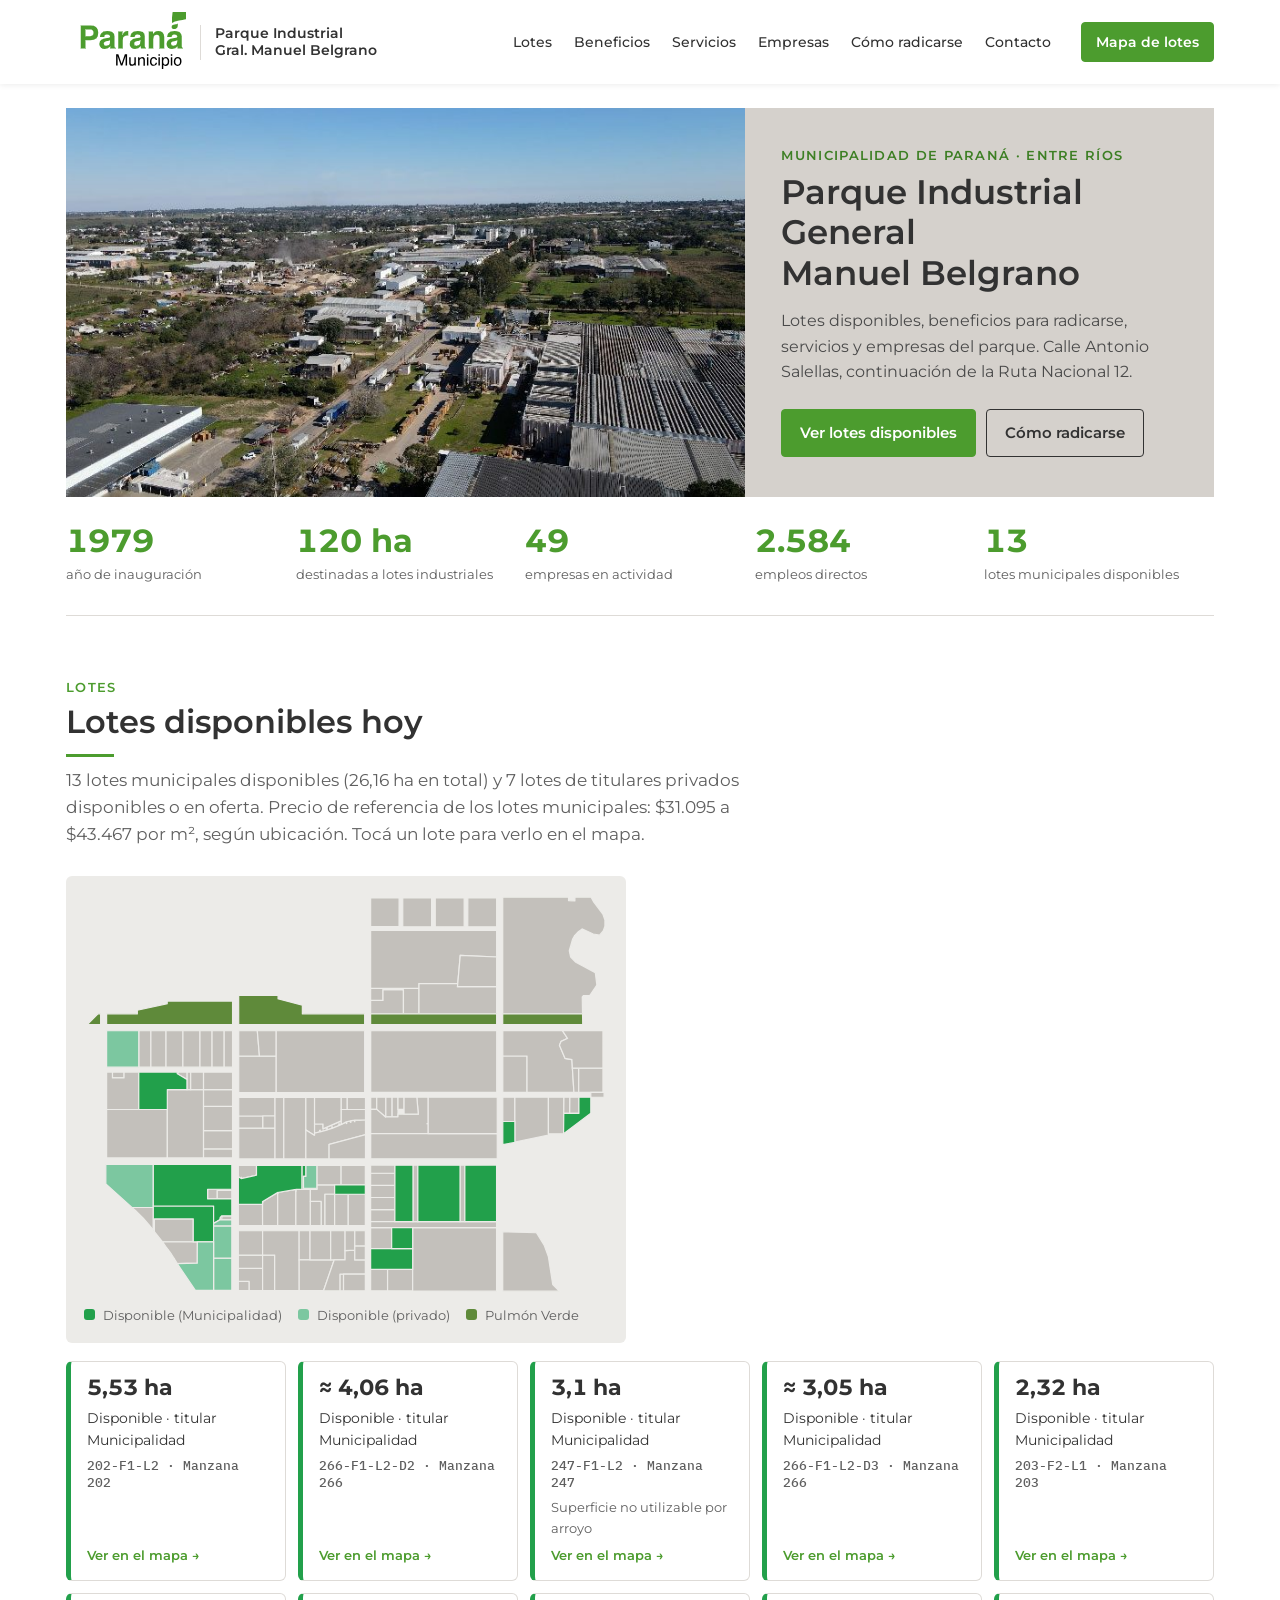
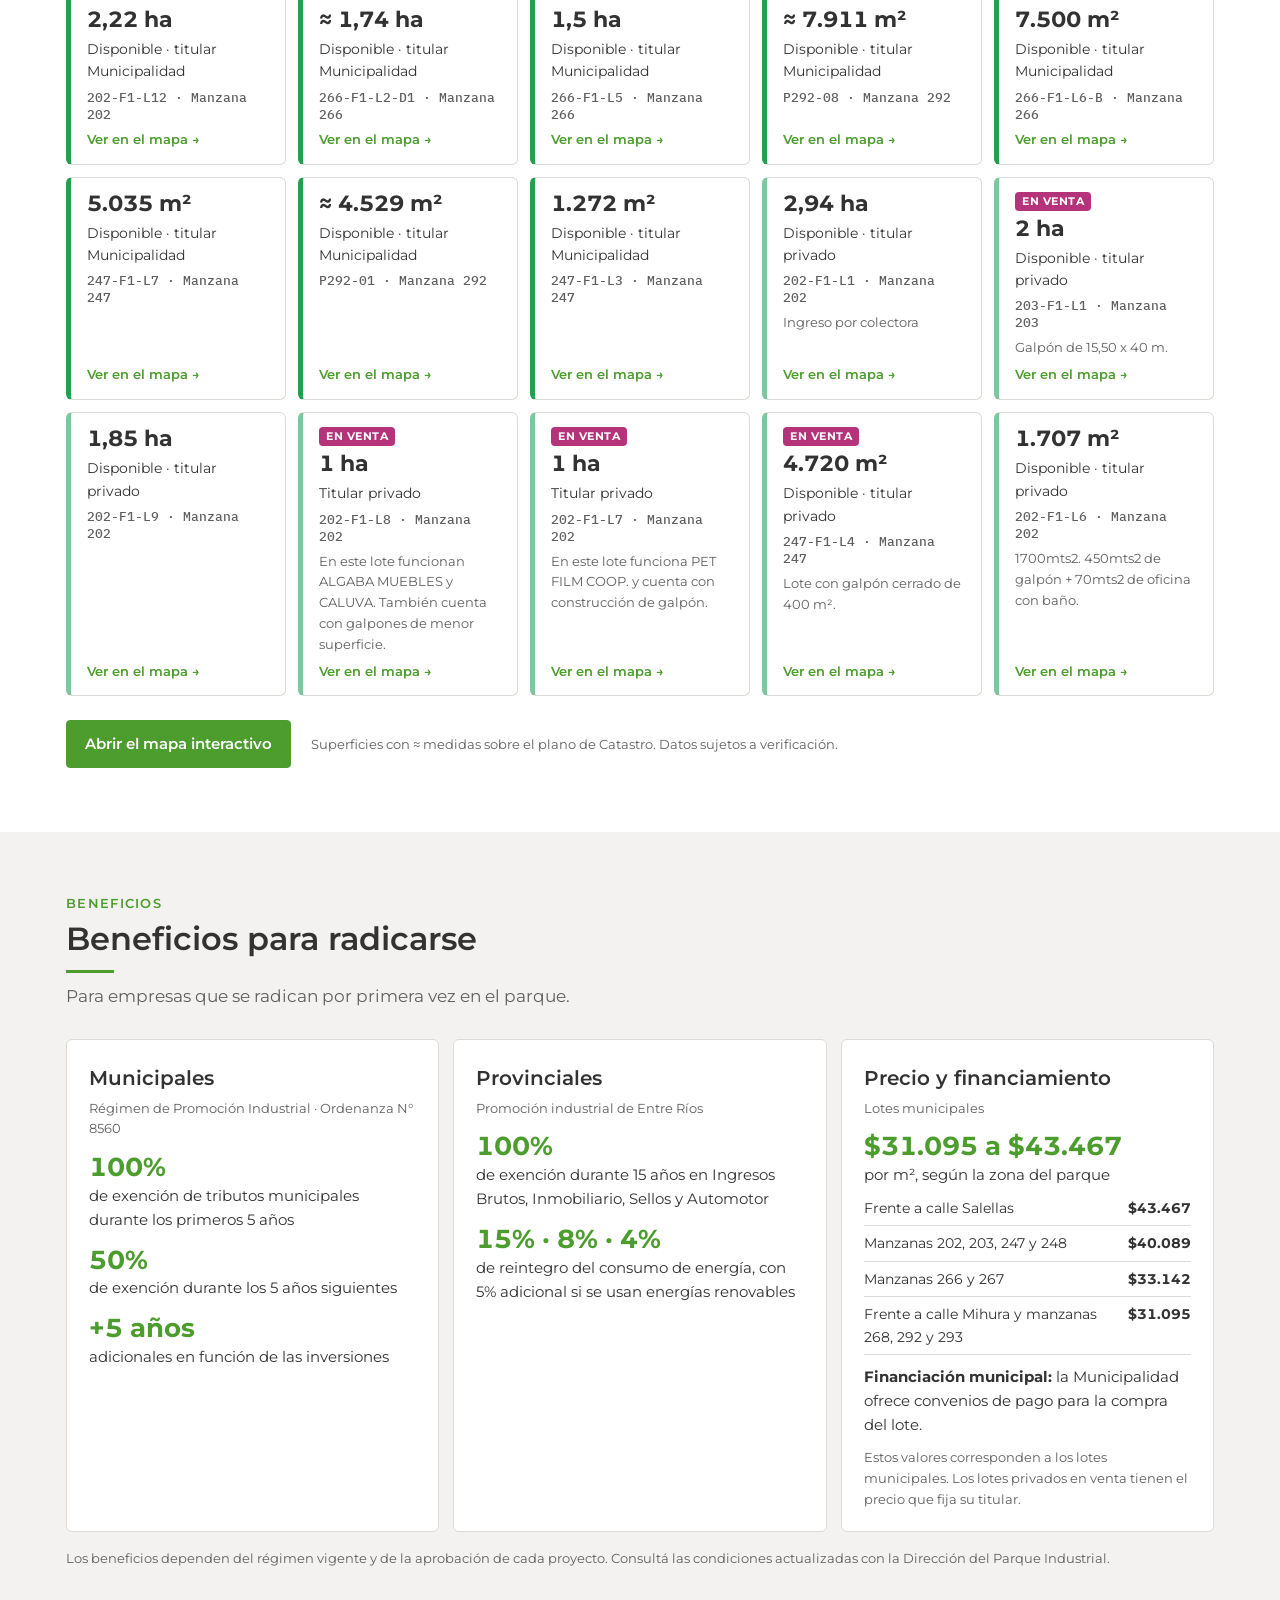
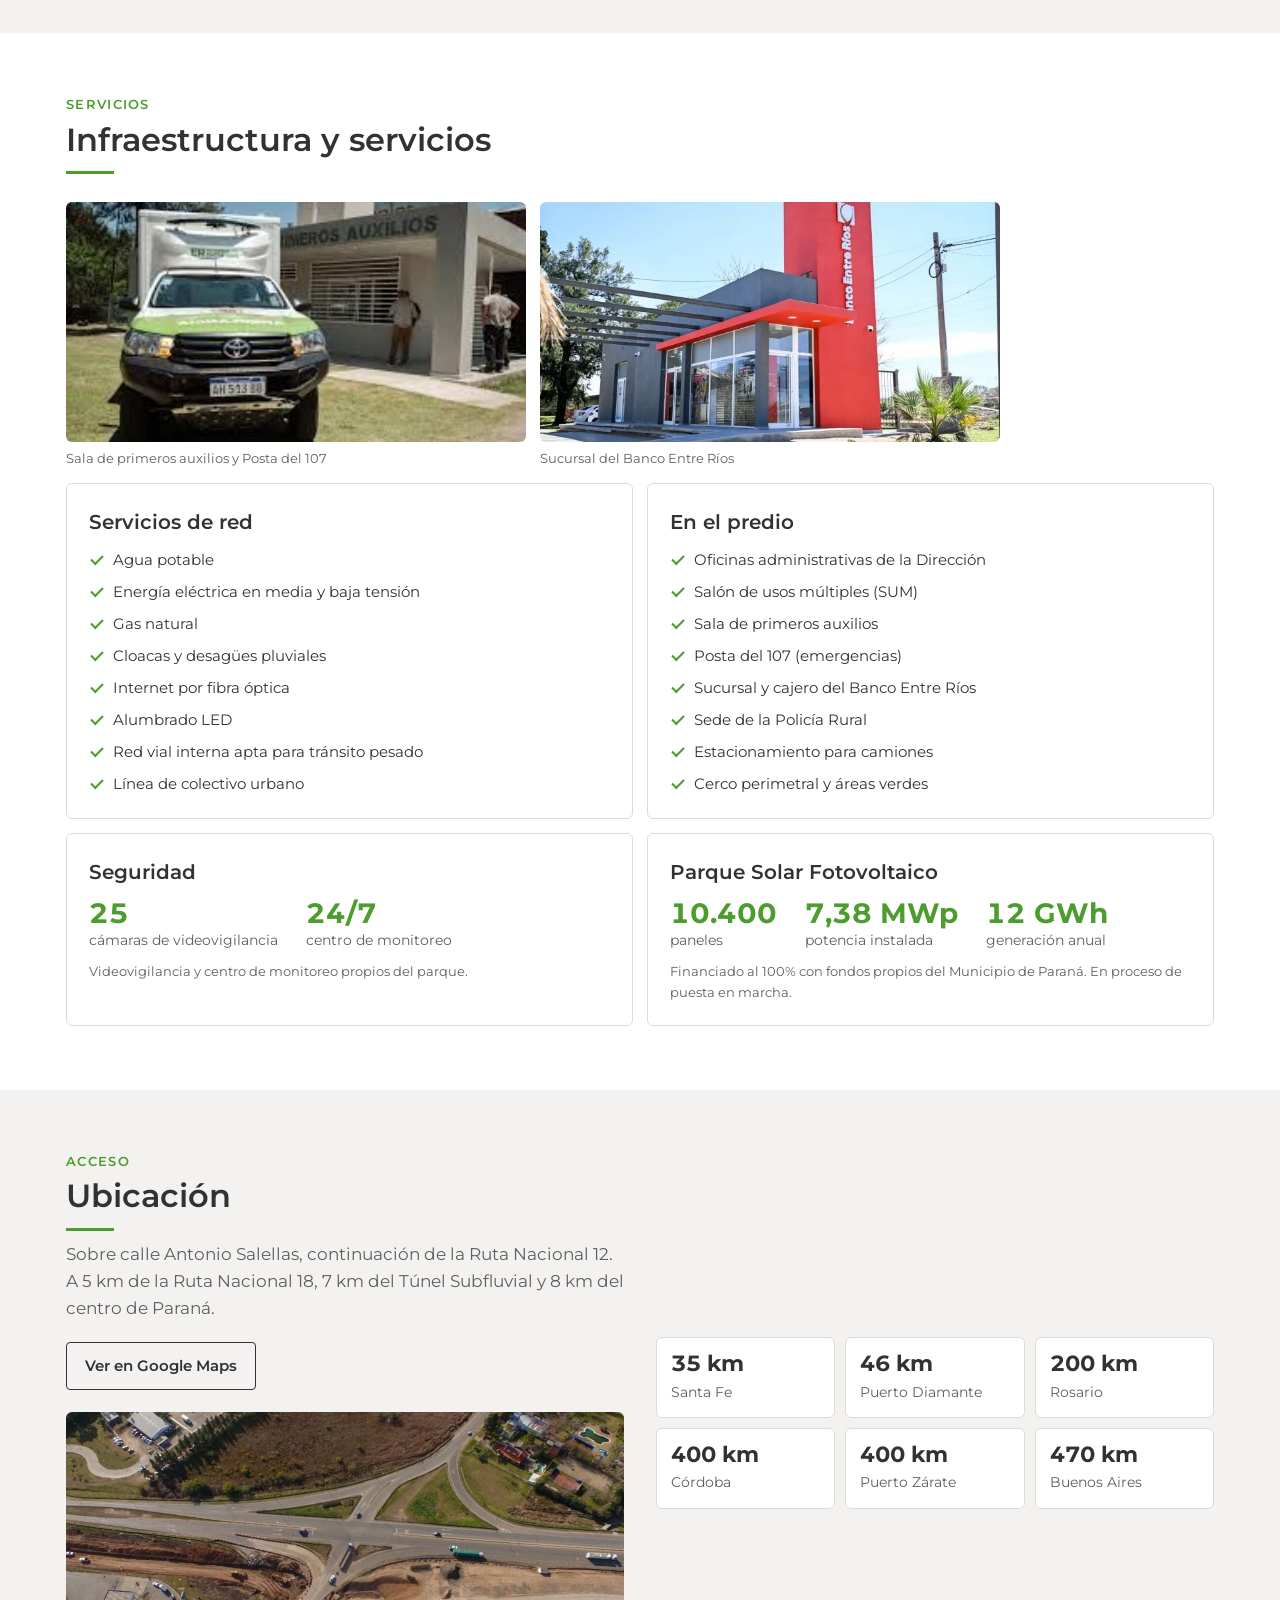
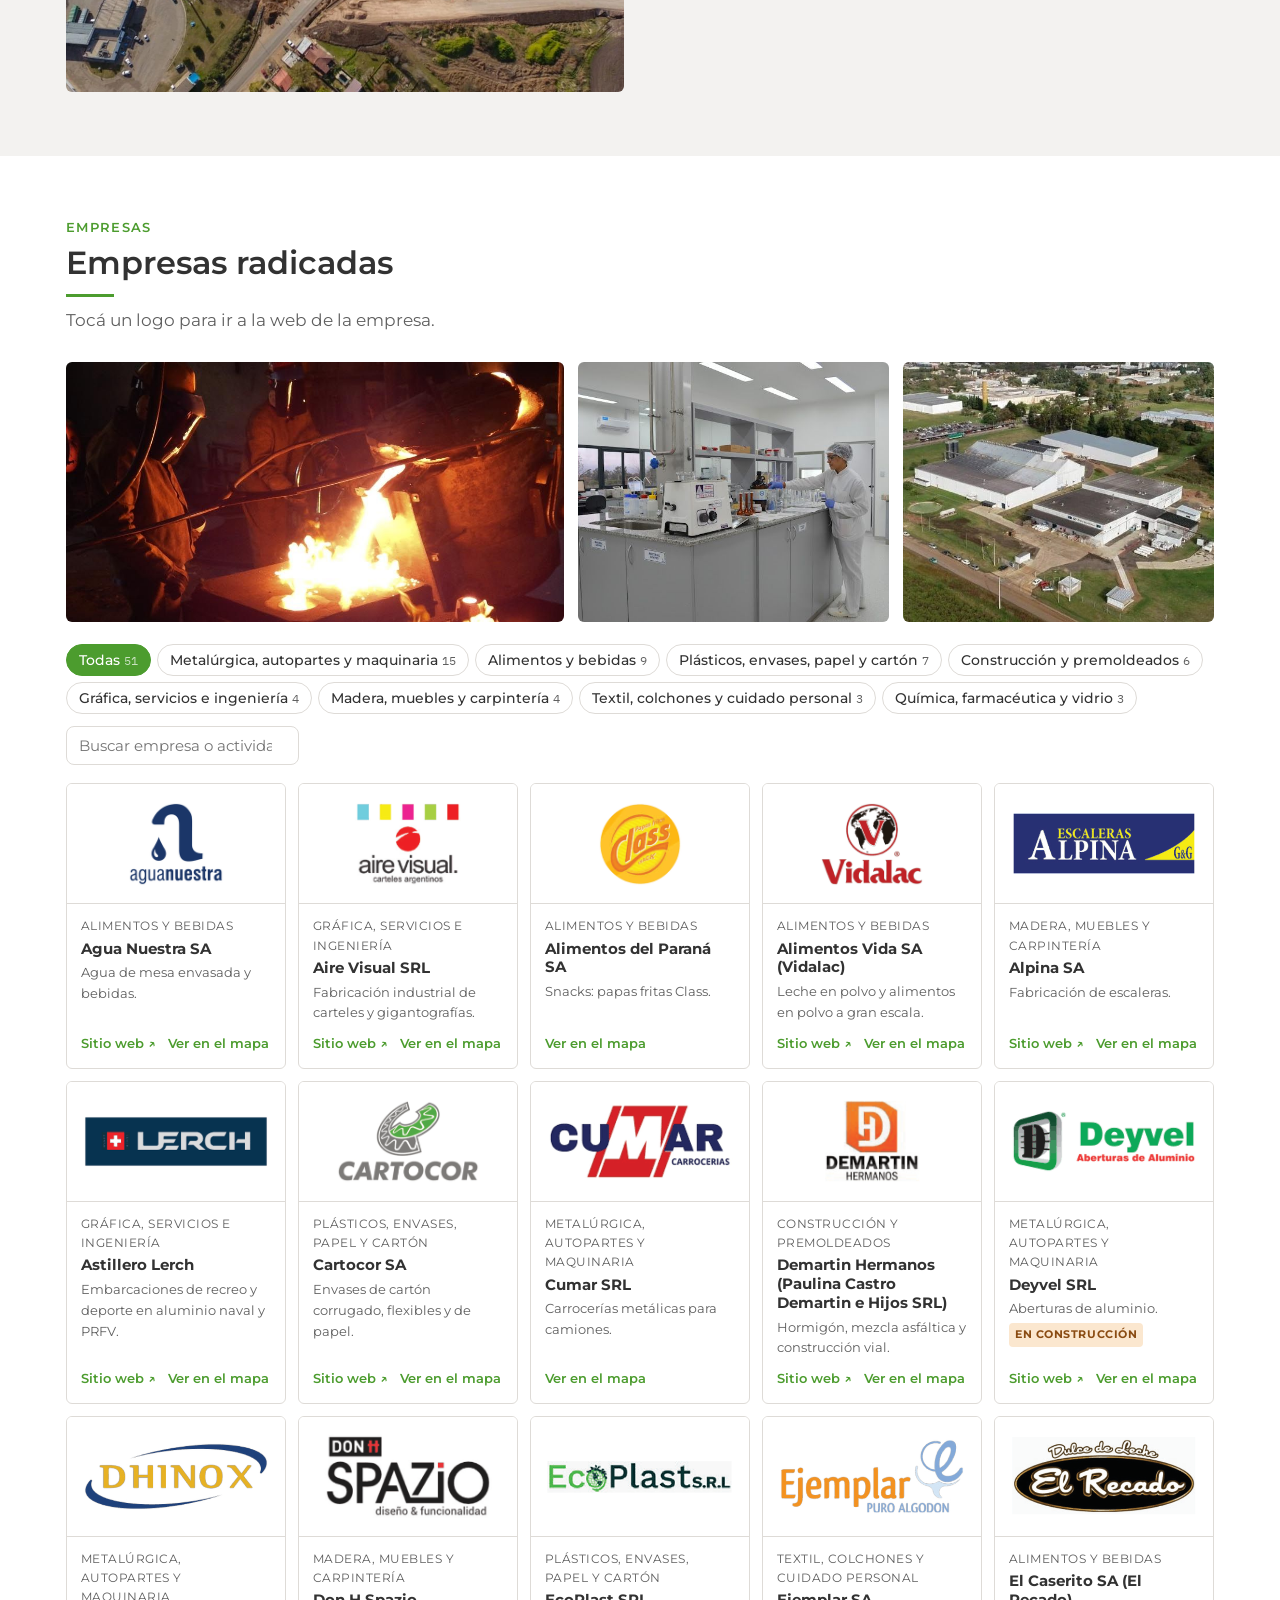
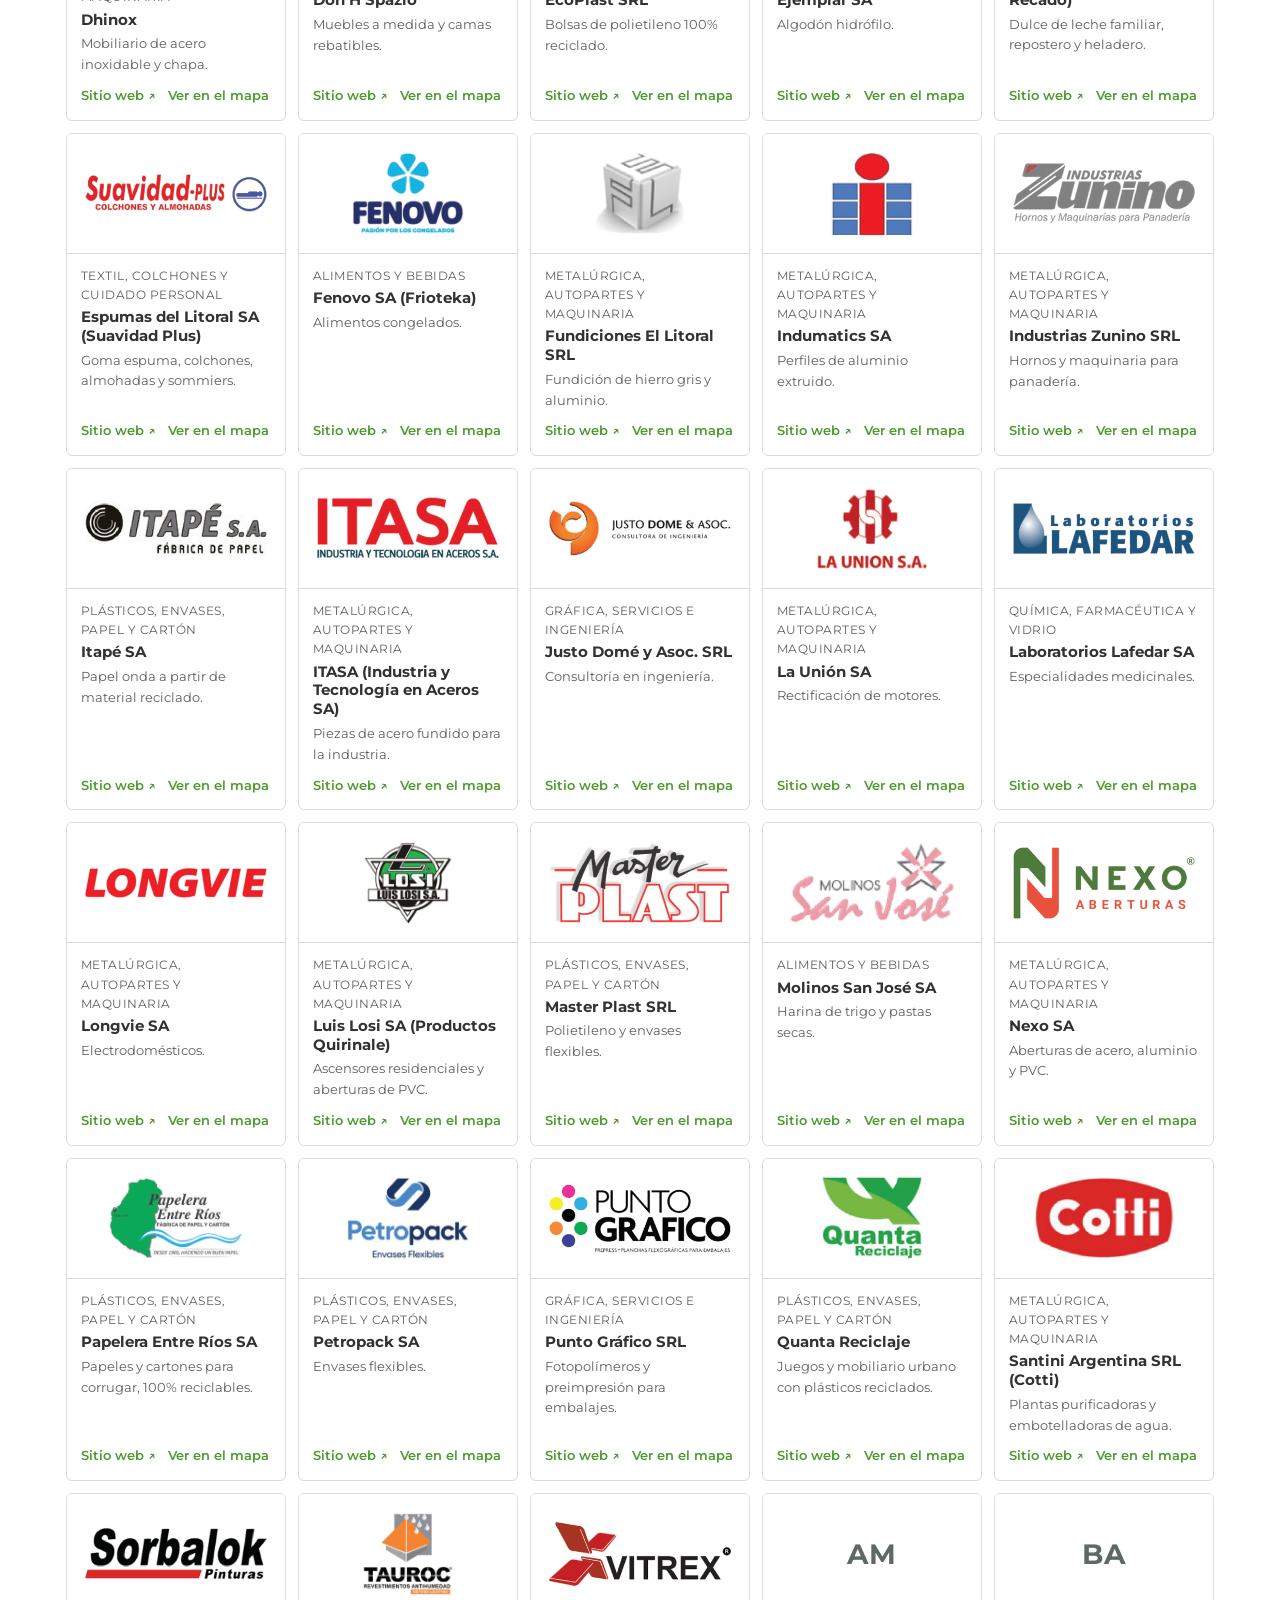
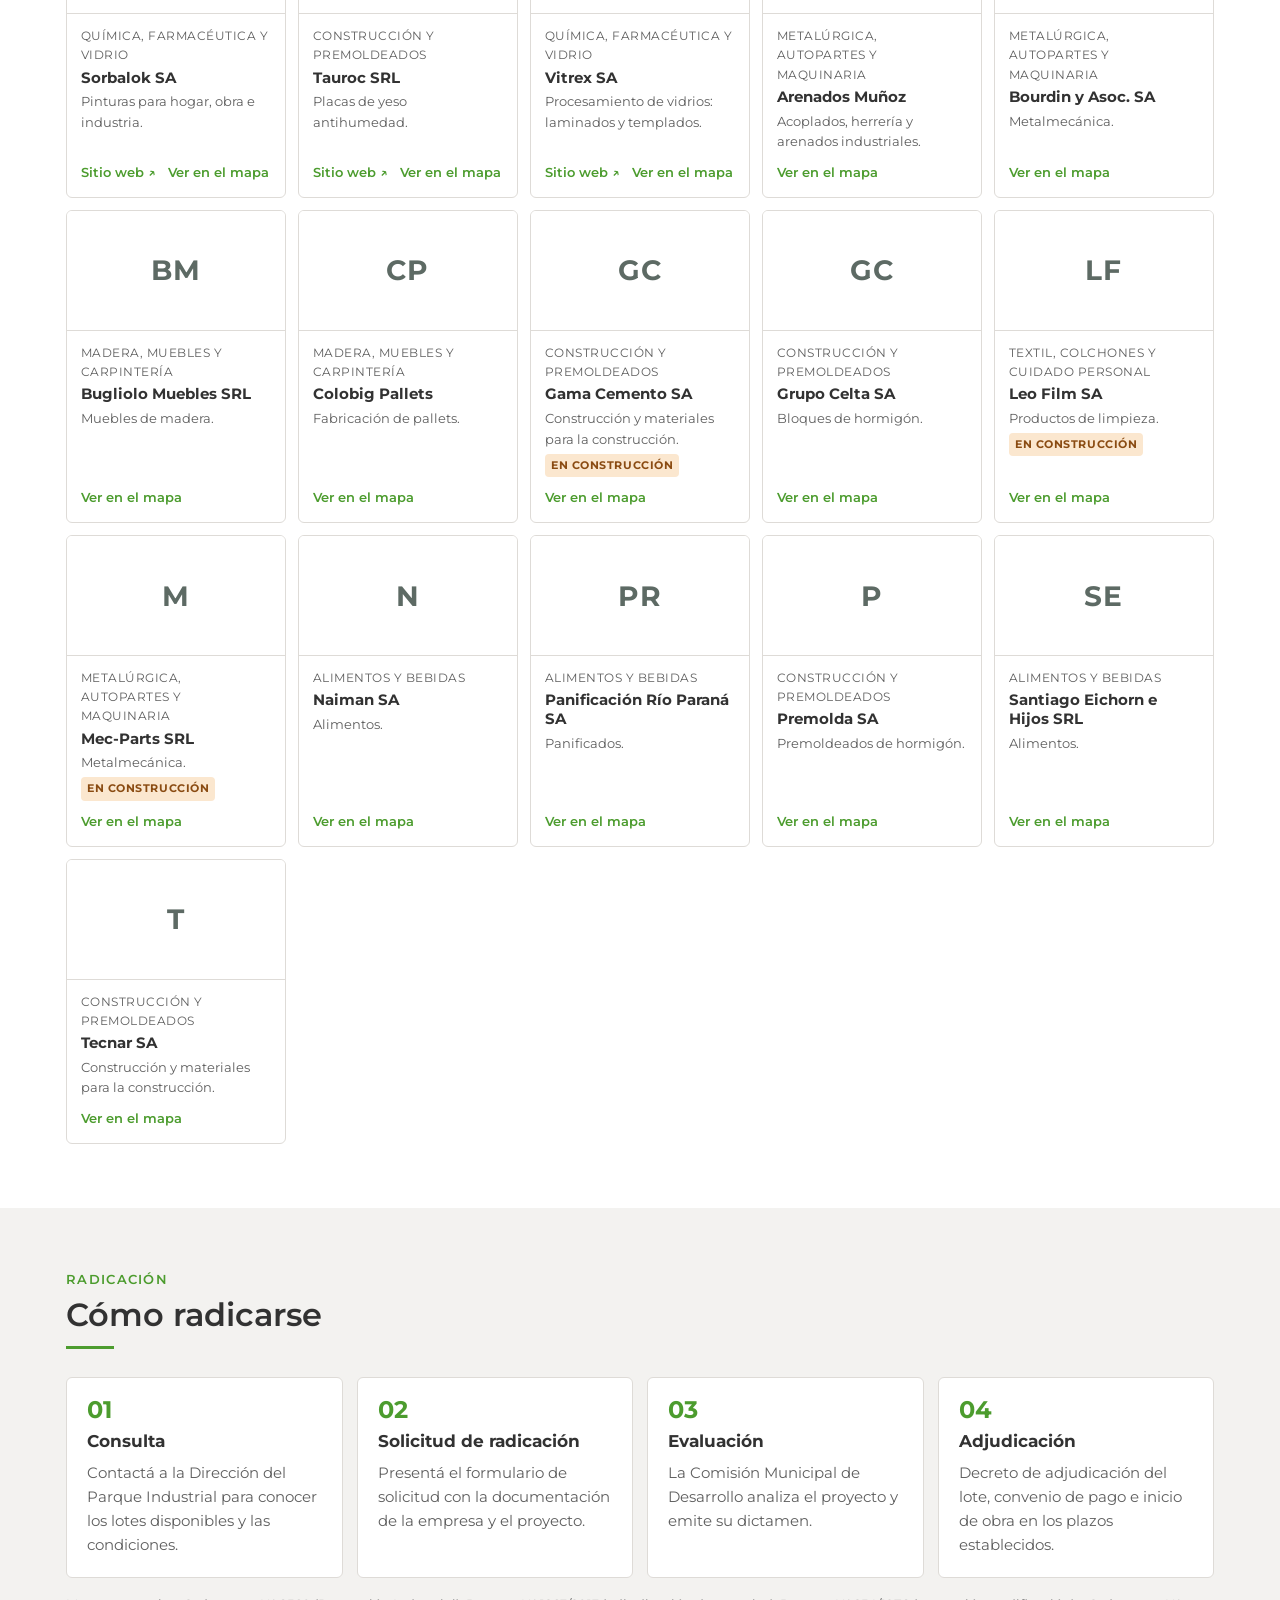
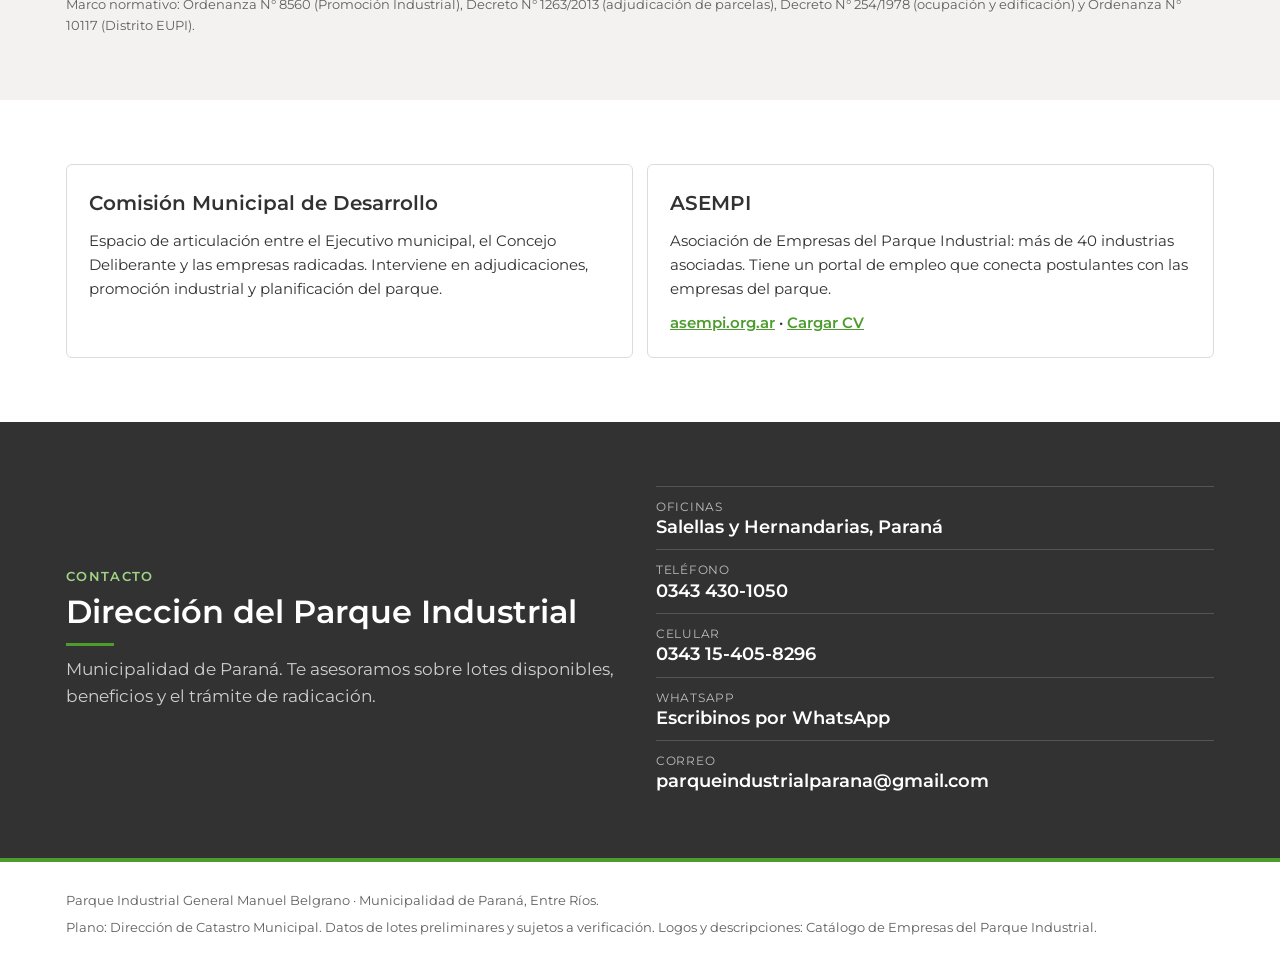
==== index.html @ 65dc19f7 "Sacar el valor total estimado del lote; aclarar que el precio es de lotes municipales Co-Authored-By" ====
<!doctype html>
<html lang="es">
<head>
<meta charset="utf-8">
<meta name="viewport" content="width=device-width, initial-scale=1, viewport-fit=cover">
<title>Parque Industrial Paraná</title>
<meta name="description" content="Parque Industrial General Manuel Belgrano, Paraná, Entre Ríos: lotes disponibles, beneficios para radicarse, servicios y empresas radicadas.">
<script>
  // Links viejos del mapa (#lote-..., #gestion) siguen funcionando.
  if (/^#(lote-|gestion)/.test(location.hash)) location.replace("mapa.html" + location.hash);
</script>
<link rel="preconnect" href="https://fonts.googleapis.com">
<link rel="stylesheet" href="https://fonts.googleapis.com/css2?family=Montserrat:wght@400;500;600;700&family=IBM+Plex+Mono:wght@400;500&display=swap">
<link rel="stylesheet" href="sitio.css?v=202611021344">
</head>
<body>
<a class="saltar" href="#lotes">Ir a lotes disponibles</a>

<header class="nav">
  <div class="wrap nav-in">
    <a class="marca" href="#inicio">
      <img src="img/logo-parana-municipio.png" alt="Paraná Municipio">
      <span class="marca-t">Parque Industrial<br>Gral. Manuel Belgrano</span>
    </a>
    <nav aria-label="Secciones">
      <a href="#lotes">Lotes</a>
      <a href="#beneficios">Beneficios</a>
      <a href="#servicios">Servicios</a>
      <a href="#empresas">Empresas</a>
      <a href="#radicarse">Cómo radicarse</a>
      <a href="#contacto">Contacto</a>
    </nav>
    <a class="btn btn-sm" href="mapa.html">Mapa de lotes</a>
  </div>
</header>

<main>
  <section class="hero" id="inicio">
    <div class="wrap hero-in">
      <div class="hero-txt">
        <p class="eyebrow">Municipalidad de Paraná · Entre Ríos</p>
        <h1>Parque Industrial General Manuel Belgrano</h1>
        <p class="lead">Lotes disponibles, beneficios para radicarse, servicios y empresas del parque. Calle Antonio Salellas, continuación de la Ruta Nacional 12.</p>
        <div class="ctas">
          <a class="btn" href="#lotes">Ver lotes disponibles</a>
          <a class="btn ghost" href="#radicarse">Cómo radicarse</a>
        </div>
      </div>
      <figure class="hero-foto">
        <img src="img/fotos/aerea-parque.jpg" alt="Vista aérea del Parque Industrial con naves industriales y calles internas">
      </figure>
    </div>
    <div class="wrap">
      <dl class="cifras" id="cifras"></dl>
    </div>
  </section>

  <section class="sec" id="lotes" aria-labelledby="t-lotes">
    <div class="wrap">
      <div class="sec-head">
        <p class="eyebrow">Lotes</p>
        <h2 id="t-lotes">Lotes disponibles hoy</h2>
        <p class="sec-lead" id="lotes-resumen">Cargando lotes…</p>
      </div>
      <div class="lotes-top">
      <figure class="plano-lotes">
        <a href="mapa.html" class="plano-link" aria-label="Abrir el mapa interactivo de lotes">
          <svg id="mini-plano" role="img" aria-label="Plano del parque con los lotes disponibles resaltados"></svg>
        </a>
        <figcaption><span class="dot" style="background:var(--st-disponible)"></span>Disponible (Municipalidad)
          <span class="dot" style="background:var(--st-libreprivado)"></span>Disponible (privado)
          <span class="dot" style="background:var(--st-pulmon)"></span>Pulmón Verde</figcaption>
      </figure>
      </div>
      <div class="lotes" id="lotes-grid"></div>
      <div class="sec-pie">
        <a class="btn" href="mapa.html">Abrir el mapa interactivo</a>
        <p class="nota">Superficies con ≈ medidas sobre el plano de Catastro. Datos sujetos a verificación.</p>
      </div>
    </div>
  </section>

  <section class="sec alt" id="beneficios" aria-labelledby="t-ben">
    <div class="wrap">
      <div class="sec-head">
        <p class="eyebrow">Beneficios</p>
        <h2 id="t-ben">Beneficios para radicarse</h2>
        <p class="sec-lead">Para empresas que se radican por primera vez en el parque.</p>
      </div>
      <div class="ben">
        <article class="card">
          <h3>Municipales</h3>
          <p class="card-sub">Régimen de Promoción Industrial · Ordenanza N° 8560</p>
          <ul class="big-list">
            <li><b>100%</b><span>de exención de tributos municipales durante los primeros 5 años</span></li>
            <li><b>50%</b><span>de exención durante los 5 años siguientes</span></li>
            <li><b>+5 años</b><span>adicionales en función de las inversiones</span></li>
          </ul>
        </article>
        <article class="card">
          <h3>Provinciales</h3>
          <p class="card-sub">Promoción industrial de Entre Ríos</p>
          <ul class="big-list">
            <li><b>100%</b><span>de exención durante 15 años en Ingresos Brutos, Inmobiliario, Sellos y Automotor</span></li>
            <li><b>15% · 8% · 4%</b><span>de reintegro del consumo de energía, con 5% adicional si se usan energías renovables</span></li>
          </ul>
        </article>
        <article class="card">
          <h3>Precio y financiamiento</h3>
          <p class="card-sub">Lotes municipales</p>
          <ul class="big-list">
            <li><b>$31.095 a $43.467</b><span>por m², según la zona del parque</span></li>
          </ul>
          <ul class="zonas">
            <li><span>Frente a calle Salellas</span><b>$43.467</b></li>
            <li><span>Manzanas 202, 203, 247 y 248</span><b>$40.089</b></li>
            <li><span>Manzanas 266 y 267</span><b>$33.142</b></li>
            <li><span>Frente a calle Mihura y manzanas 268, 292 y 293</span><b>$31.095</b></li>
          </ul>
          <p><b>Financiación municipal:</b> la Municipalidad ofrece convenios de pago para la compra del lote.</p>
          <p class="nota">Estos valores corresponden a los lotes municipales. Los lotes privados en venta tienen el precio que fija su titular.</p>
        </article>
      </div>
      <p class="nota">Los beneficios dependen del régimen vigente y de la aprobación de cada proyecto. Consultá las condiciones actualizadas con la Dirección del Parque Industrial.</p>
    </div>
  </section>

  <section class="sec" id="servicios" aria-labelledby="t-serv">
    <div class="wrap">
      <div class="sec-head">
        <p class="eyebrow">Servicios</p>
        <h2 id="t-serv">Infraestructura y servicios</h2>
      </div>
      <div class="fotos">
        <figure><img src="img/fotos/primeros-auxilios.jpg" alt="Sala de primeros auxilios del parque con una ambulancia en la puerta" loading="lazy"><figcaption>Sala de primeros auxilios y Posta del 107</figcaption></figure>
        <figure><img src="img/fotos/banco-entre-rios.jpg" alt="Sucursal del Banco Entre Ríos dentro del parque" loading="lazy"><figcaption>Sucursal del Banco Entre Ríos</figcaption></figure>
      </div>
      <div class="serv">
        <article class="card">
          <h3>Servicios de red</h3>
          <ul class="tick">
            <li>Agua potable</li>
            <li>Energía eléctrica en media y baja tensión</li>
            <li>Gas natural</li>
            <li>Cloacas y desagües pluviales</li>
            <li>Internet por fibra óptica</li>
            <li>Alumbrado LED</li>
            <li>Red vial interna apta para tránsito pesado</li>
            <li>Línea de colectivo urbano</li>
          </ul>
        </article>
        <article class="card">
          <h3>En el predio</h3>
          <ul class="tick">
            <li>Oficinas administrativas de la Dirección</li>
            <li>Salón de usos múltiples (SUM)</li>
            <li>Sala de primeros auxilios</li>
            <li>Posta del 107 (emergencias)</li>
            <li>Sucursal y cajero del Banco Entre Ríos</li>
            <li>Sede de la Policía Rural</li>
            <li>Estacionamiento para camiones</li>
            <li>Cerco perimetral y áreas verdes</li>
          </ul>
        </article>
        <article class="card card-dato">
          <h3>Seguridad</h3>
          <div class="datos-g">
            <p><b>25</b><span>cámaras de videovigilancia</span></p>
            <p><b>24/7</b><span>centro de monitoreo</span></p>
          </div>
          <p class="nota">Videovigilancia y centro de monitoreo propios del parque.</p>
        </article>
        <article class="card card-dato">
          <h3>Parque Solar Fotovoltaico</h3>
          <div class="datos-g">
            <p><b>10.400</b><span>paneles</span></p>
            <p><b>7,38 MWp</b><span>potencia instalada</span></p>
            <p><b>12 GWh</b><span>generación anual</span></p>
          </div>
          <p class="nota">Financiado al 100% con fondos propios del Municipio de Paraná. En proceso de puesta en marcha.</p>
        </article>
      </div>
    </div>
  </section>

  <section class="sec alt" id="ubicacion" aria-labelledby="t-ubi">
    <div class="wrap ubi">
      <div>
        <p class="eyebrow">Acceso</p>
        <h2 id="t-ubi">Ubicación</h2>
        <p class="sec-lead">Sobre calle Antonio Salellas, continuación de la Ruta Nacional 12. A 5 km de la Ruta Nacional 18, 7 km del Túnel Subfluvial y 8 km del centro de Paraná.</p>
        <a class="btn ghost" target="_blank" rel="noopener" href="https://www.google.com/maps/search/?api=1&query=-31.7705,-60.4535">Ver en Google Maps</a>
        <figure class="ubi-foto"><img src="img/fotos/acceso-aereo.jpg" alt="Vista aérea del acceso vial al parque desde la ruta" loading="lazy"></figure>
      </div>
      <ul class="dist">
        <li><b>35 km</b><span>Santa Fe</span></li>
        <li><b>46 km</b><span>Puerto Diamante</span></li>
        <li><b>200 km</b><span>Rosario</span></li>
        <li><b>400 km</b><span>Córdoba</span></li>
        <li><b>400 km</b><span>Puerto Zárate</span></li>
        <li><b>470 km</b><span>Buenos Aires</span></li>
      </ul>
    </div>
  </section>

  <section class="sec" id="empresas" aria-labelledby="t-emp">
    <div class="wrap">
      <div class="sec-head">
        <p class="eyebrow">Empresas</p>
        <h2 id="t-emp">Empresas radicadas</h2>
        <p class="sec-lead">Tocá un logo para ir a la web de la empresa.</p>
      </div>
      <div class="fotos fotos-emp">
        <figure><img src="img/fotos/fundicion.jpg" alt="Operarios colando metal fundido en una fundición del parque" loading="lazy"></figure>
        <figure><img src="img/fotos/laboratorio.jpg" alt="Laboratorio de control de calidad de una empresa del parque" loading="lazy"></figure>
        <figure><img src="img/fotos/aerea-petropack.jpg" alt="Vista aérea de plantas industriales del parque" loading="lazy"></figure>
      </div>
      <div class="emp-filtros">
        <div class="chips" id="emp-chips" role="group" aria-label="Filtrar por sector"></div>
        <label class="buscar"><span class="sr">Buscar empresa</span>
          <input id="emp-q" type="search" placeholder="Buscar empresa o actividad" autocomplete="off"></label>
      </div>
      <ul class="emp" id="emp-grid"></ul>
    </div>
  </section>

  <section class="sec alt" id="radicarse" aria-labelledby="t-rad">
    <div class="wrap">
      <div class="sec-head">
        <p class="eyebrow">Radicación</p>
        <h2 id="t-rad">Cómo radicarse</h2>
      </div>
      <ol class="pasos">
        <li><b>Consulta</b><span>Contactá a la Dirección del Parque Industrial para conocer los lotes disponibles y las condiciones.</span></li>
        <li><b>Solicitud de radicación</b><span>Presentá el formulario de solicitud con la documentación de la empresa y el proyecto.</span></li>
        <li><b>Evaluación</b><span>La Comisión Municipal de Desarrollo analiza el proyecto y emite su dictamen.</span></li>
        <li><b>Adjudicación</b><span>Decreto de adjudicación del lote, convenio de pago e inicio de obra en los plazos establecidos.</span></li>
      </ol>
      <p class="nota">Marco normativo: Ordenanza N° 8560 (Promoción Industrial), Decreto N° 1263/2013 (adjudicación de parcelas), Decreto N° 254/1978 (ocupación y edificación) y Ordenanza N° 10117 (Distrito EUPI).</p>
    </div>
  </section>

  <section class="sec" id="comunidad" aria-labelledby="t-com">
    <div class="wrap com">
      <article class="card">
        <h3 id="t-com">Comisión Municipal de Desarrollo</h3>
        <p>Espacio de articulación entre el Ejecutivo municipal, el Concejo Deliberante y las empresas radicadas. Interviene en adjudicaciones, promoción industrial y planificación del parque.</p>
      </article>
      <article class="card">
        <h3>ASEMPI</h3>
        <p>Asociación de Empresas del Parque Industrial: más de 40 industrias asociadas. Tiene un portal de empleo que conecta postulantes con las empresas del parque.</p>
        <p class="links"><a href="https://asempi.org.ar" target="_blank" rel="noopener">asempi.org.ar</a> · <a href="https://asempi.org.ar/cv" target="_blank" rel="noopener">Cargar CV</a></p>
      </article>
    </div>
  </section>

  <section class="sec contacto" id="contacto" aria-labelledby="t-con">
    <div class="wrap con">
      <div>
        <p class="eyebrow">Contacto</p>
        <h2 id="t-con">Dirección del Parque Industrial</h2>
        <p class="sec-lead" id="con-area"></p>
      </div>
      <ul class="con-datos" id="con-datos"></ul>
    </div>
  </section>
</main>

<footer class="pie">
  <div class="wrap">
    <p>Parque Industrial General Manuel Belgrano · Municipalidad de Paraná, Entre Ríos.</p>
    <p class="nota">Plano: Dirección de Catastro Municipal. Datos de lotes preliminares y sujetos a verificación. Logos y descripciones: Catálogo de Empresas del Parque Industrial.</p>
  </div>
</footer>

<script src="config.js?v=202611021344"></script>
<script src="sitio.js?v=202611021344"></script>
</body>
</html>
---- sitio.css ----
/* Página de inicio del Parque Industrial. Comparte colores y tipografías con el mapa. */
:root {
  /* Colores tomados del logo y del sitio parana.gob.ar */
  --bg: #ffffff;
  --bg-alt: #f3f2f0;
  --surface: #ffffff;
  --ink: #323232;
  --muted: #5f5f5f;
  --line: #dedbd7;
  --accent: #4c9c2e;
  --accent-dark: #3d7f24;
  --accent-ink: #ffffff;
  --accent-soft: #e6f1e0;
  --panel: #d5d1cc;
  --oscuro: #323232;

  --st-disponible: #22a04b;
  --st-libreprivado: #7cc7a0;
  --st-pulmon: #5f8a3a;
  --st-oferta: #b4337a;

  --f-display: "Montserrat", system-ui, -apple-system, "Segoe UI", sans-serif;
  --f-body: "Montserrat", system-ui, -apple-system, "Segoe UI", sans-serif;
  --f-mono: "IBM Plex Mono", ui-monospace, "SFMono-Regular", Menlo, monospace;
  --gutter: max(16px, env(safe-area-inset-left, 0px));
  color-scheme: light;
}

*, *::before, *::after { box-sizing: border-box; }
html { scroll-behavior: smooth; scroll-padding-top: 76px; }
body { margin: 0; background: var(--bg); color: var(--ink); font: 15px/1.6 var(--f-body); -webkit-text-size-adjust: 100%; }
h1, h2, h3 { font-family: var(--f-display); font-weight: 600; margin: 0; letter-spacing: 0; text-wrap: balance; color: var(--ink); }
p { margin: 0; }
a { color: var(--accent); }
img { max-width: 100%; }
:focus-visible { outline: 2px solid var(--accent); outline-offset: 2px; }
.sr { position: absolute; width: 1px; height: 1px; overflow: hidden; clip: rect(0 0 0 0); white-space: nowrap; }
.saltar { position: absolute; left: -999px; top: 8px; z-index: 50; background: var(--surface); padding: 8px 12px; border-radius: 6px; }
.saltar:focus { left: 8px; }

.wrap { width: 100%; max-width: 1180px; margin-inline: auto; padding-inline: var(--gutter); }
.eyebrow { font: 600 13px/1.2 var(--f-body); text-transform: uppercase; letter-spacing: .1em; color: var(--accent); margin-bottom: 8px; }
.nota { font-size: 13px; color: var(--muted); }
.dot { display: inline-block; width: 11px; height: 11px; border-radius: 3px; vertical-align: -1px; }

.btn {
  display: inline-flex; align-items: center; justify-content: center; gap: 6px; text-decoration: none;
  padding: 11px 18px; border-radius: 4px; border: 1px solid var(--accent); background: var(--accent); color: var(--accent-ink);
  font-weight: 600; font-size: 15px; cursor: pointer; white-space: nowrap;
}
.btn:hover { background: var(--accent-dark); border-color: var(--accent-dark); }
.btn.ghost { background: transparent; color: var(--ink); border-color: var(--ink); }
.btn.ghost:hover { background: var(--ink); color: #fff; border-color: var(--ink); }
.btn-sm { padding: 8px 14px; font-size: 14px; }

/* Barra superior: blanca con el logo del Municipio, como parana.gob.ar */
.nav { position: sticky; top: 0; z-index: 20; background: #fff; box-shadow: 0 1px 6px rgba(0, 0, 0, .08); }
.nav-in { display: flex; align-items: center; gap: 20px; min-height: 84px; }
.marca { text-decoration: none; color: var(--ink); display: flex; align-items: center; gap: 14px; }
.marca img { width: 120px; height: 60px; display: block; }
.marca-t { font: 600 14px/1.25 var(--f-display); border-left: 1px solid var(--line); padding-left: 14px; }
.nav nav { display: flex; gap: 2px; margin-left: auto; flex-wrap: wrap; }
.nav nav a { text-decoration: none; color: var(--ink); font-weight: 500; font-size: 14px; padding: 6px 10px; border-radius: 4px; }
.nav nav a:hover { color: var(--accent); }

/* Portada: plano a la izquierda y panel gris con el texto, como el carrusel de parana.gob.ar */
.hero { padding-block: 24px 0; background: #fff; }
.hero-in { display: grid; grid-template-columns: minmax(0, 1.45fr) minmax(0, 1fr); gap: 0; align-items: stretch; }
.hero-foto { margin: 0; order: 1; min-height: 360px; background: #ecebe8; }
.hero-foto img { display: block; width: 100%; height: 100%; object-fit: cover; }
.lotes-top { margin-bottom: 18px; }
.plano-lotes { margin: 0; background: #ecebe8; padding: 18px; border-radius: 6px; max-width: 560px; }
.ubi-foto { margin: 22px 0 0; }
.ubi-foto img { display: block; width: 100%; height: 280px; object-fit: cover; border-radius: 6px; }
.hero-txt { order: 2; background: var(--panel); padding: 40px 36px; display: flex; flex-direction: column; justify-content: center; }
.hero .eyebrow { color: var(--accent-dark); }
.hero h1 { font-size: clamp(26px, 2.8vw, 34px); line-height: 1.2; font-weight: 600; }
.lead { font-size: 16px; color: #4a4a4a; margin-top: 14px; }
.ctas { display: flex; gap: 10px; flex-wrap: wrap; margin-top: 24px; }
.plano-link { display: block; }
#mini-plano { display: block; width: 100%; height: auto; aspect-ratio: 1.25; }
#mini-plano path { stroke: #ecebe8; stroke-width: 1.2; vector-effect: non-scaling-stroke; }
#mini-plano .o { fill: #c3c0bb; }
#mini-plano .d { fill: var(--st-disponible); }
#mini-plano .p { fill: var(--st-libreprivado); }
#mini-plano .v { fill: var(--st-pulmon); }
#mini-plano a:hover path { fill: #155f2c; }
.plano-lotes figcaption { display: flex; flex-wrap: wrap; align-items: center; gap: 6px 8px; font-size: 13px; color: var(--muted); margin-top: 10px; }
.plano-lotes figcaption .dot:not(:first-child) { margin-left: 8px; }

.cifras { display: grid; grid-template-columns: repeat(5, minmax(0, 1fr)); gap: 0; margin: 0; padding-block: 26px 30px; border-bottom: 1px solid var(--line); }
.cifras div { padding: 0 16px 0 0; }
.cifras dt { font: 700 clamp(24px, 2.6vw, 32px)/1.1 var(--f-display); color: var(--accent); font-variant-numeric: tabular-nums; }
.cifras dd { margin: 6px 0 0; color: var(--muted); font-size: 13px; }

/* Secciones */
.sec { padding-block: 64px; }
.sec.alt { background: var(--bg-alt); }
.sec h2::after { content: ""; display: block; width: 48px; height: 3px; background: var(--accent); margin-top: 12px; }
.sec-head { margin-bottom: 28px; max-width: 46em; }
.sec h2 { font-size: clamp(24px, 2.8vw, 32px); line-height: 1.2; }
.sec-lead { color: var(--muted); font-size: 17px; margin-top: 10px; }
.sec-pie { display: flex; flex-wrap: wrap; align-items: center; gap: 12px 20px; margin-top: 24px; }

.card { background: var(--surface); border: 1px solid var(--line); border-radius: 6px; padding: 22px; display: flex; flex-direction: column; gap: 10px; }
.card h3 { font-size: 20px; }
.card-sub { font-size: 13px; color: var(--muted); margin-top: -6px; }

/* Fotos */
.fotos { display: flex; flex-wrap: wrap; gap: 14px; margin-bottom: 14px; }
.fotos figure { margin: 0; flex: 1 1 280px; max-width: 460px; }
.fotos img { display: block; width: 100%; height: 240px; object-fit: cover; border-radius: 6px; background: var(--line); }
.fotos figcaption { font-size: 13px; color: var(--muted); margin-top: 6px; }
.fotos-emp { display: grid; grid-template-columns: minmax(0, 1.6fr) minmax(0, 1fr) minmax(0, 1fr); margin-bottom: 22px; }
.fotos-emp figure { max-width: none; }
.fotos-emp img { height: 260px; }
@media (max-width: 640px) {
  .fotos img { height: 200px; }
  .fotos-emp { grid-template-columns: minmax(0, 1fr); }
  .fotos-emp img { height: 180px; }
  .fotos-emp figure:nth-child(3) { display: none; }
}

/* Lotes */
.lotes { display: grid; grid-template-columns: repeat(auto-fill, minmax(220px, 1fr)); gap: 12px; }
.lote { display: flex; flex-direction: column; gap: 6px; text-decoration: none; color: var(--ink); background: var(--surface); border: 1px solid var(--line); border-left: 5px solid var(--c, var(--st-disponible)); border-radius: 6px; padding: 14px 16px; }
.lote:hover { border-color: var(--accent); border-left-color: var(--c, var(--st-disponible)); }
.lote .sup { font: 700 22px/1.1 var(--f-display); font-variant-numeric: tabular-nums; }
.lote .cod { font: 500 13px var(--f-mono); color: var(--muted); }
.lote .tit { font-size: 14px; }
.lote .badge { align-self: flex-start; font: 700 11px/1 var(--f-body); letter-spacing: .05em; text-transform: uppercase; color: #fff; background: var(--st-oferta); padding: 4px 7px; border-radius: 4px; }
.lote .obs { font-size: 13px; color: var(--muted); }
.lote .ver { font-size: 13px; font-weight: 600; color: var(--accent); margin-top: auto; }

/* Beneficios */
.ben { display: grid; grid-template-columns: repeat(3, minmax(0, 1fr)); gap: 14px; margin-bottom: 16px; }
.big-list { list-style: none; margin: 4px 0 0; padding: 0; display: flex; flex-direction: column; gap: 14px; }
.big-list li { display: flex; flex-direction: column; gap: 2px; }
.big-list b { font: 700 26px/1.1 var(--f-display); color: var(--accent); font-variant-numeric: tabular-nums; }
.big-list span { font-size: 15px; }

.zonas { list-style: none; margin: 0; padding: 0; display: grid; gap: 6px; font-size: 14px; }
.zonas li { display: flex; justify-content: space-between; gap: 12px; border-bottom: 1px solid var(--line); padding-bottom: 6px; }
.zonas b { font-variant-numeric: tabular-nums; white-space: nowrap; }

/* Servicios */
.serv { display: grid; grid-template-columns: repeat(2, minmax(0, 1fr)); gap: 14px; }
.tick { list-style: none; margin: 0; padding: 0; display: grid; gap: 8px; }
.tick li { padding-left: 24px; position: relative; }
.tick li::before { content: ""; position: absolute; left: 2px; top: .45em; width: 12px; height: 7px; border-left: 2px solid var(--accent); border-bottom: 2px solid var(--accent); transform: rotate(-45deg); }
.datos-g { display: flex; flex-wrap: wrap; gap: 14px 28px; }
.datos-g p { display: flex; flex-direction: column; }
.datos-g b { font: 700 28px/1.1 var(--f-display); color: var(--accent); font-variant-numeric: tabular-nums; }
.datos-g span { font-size: 14px; color: var(--muted); }

/* Ubicación */
.ubi { display: grid; grid-template-columns: minmax(0, 1fr) minmax(0, 1fr); gap: 32px; align-items: center; }
.ubi .btn { margin-top: 20px; }
.dist { list-style: none; margin: 0; padding: 0; display: grid; grid-template-columns: repeat(3, minmax(0, 1fr)); gap: 10px; }
.dist li { background: var(--surface); border: 1px solid var(--line); border-radius: 6px; padding: 14px; display: flex; flex-direction: column; }
.dist b { font: 700 22px/1.1 var(--f-display); font-variant-numeric: tabular-nums; }
.dist span { font-size: 14px; color: var(--muted); margin-top: 4px; }

/* Empresas */
.emp-filtros { display: flex; flex-wrap: wrap; gap: 12px; align-items: center; justify-content: space-between; margin-bottom: 18px; }
.chips { display: flex; flex-wrap: wrap; gap: 6px; }
.chip { border: 1px solid var(--line); background: var(--surface); color: var(--ink); border-radius: 999px; padding: 6px 12px; font: 500 14px var(--f-body); cursor: pointer; }
.chip .n { font: 12px var(--f-mono); color: var(--muted); margin-left: 4px; }
.chip[aria-pressed="true"] { background: var(--accent); color: #fff; border-color: var(--accent); }
.chip[aria-pressed="true"] .n { color: inherit; opacity: .7; }
.buscar input { font: 15px var(--f-body); color: var(--ink); background: var(--surface); border: 1px solid var(--line); border-radius: 8px; padding: 9px 12px; width: min(300px, 100%); }
.emp { list-style: none; margin: 0; padding: 0; display: grid; grid-template-columns: repeat(auto-fill, minmax(210px, 1fr)); gap: 12px; }
.emp li { background: var(--surface); border: 1px solid var(--line); border-radius: 6px; display: flex; flex-direction: column; overflow: hidden; }
.emp .logo { display: grid; place-items: center; height: 120px; background: #fff; padding: 16px; border-bottom: 1px solid var(--line); text-decoration: none; }
.emp a.logo:hover { box-shadow: inset 0 0 0 2px var(--accent); }
.emp .logo img { max-width: 100%; max-height: 84px; object-fit: contain; }
.emp .mono-l { font: 700 28px/1 var(--f-display); color: #5d6a64; letter-spacing: .04em; }
.emp .info { padding: 12px 14px 14px; display: flex; flex-direction: column; gap: 4px; flex: 1; }
.emp .info b { font-size: 15px; line-height: 1.25; }
.emp .act { font-size: 13px; color: var(--muted); }
.emp .sector { font-size: 12px; color: var(--muted); text-transform: uppercase; letter-spacing: .04em; }
.emp .acc { display: flex; flex-wrap: wrap; gap: 4px 12px; margin-top: auto; padding-top: 6px; font-size: 13px; font-weight: 600; }
.emp .acc a { text-decoration: none; }
.emp .acc a:hover { text-decoration: underline; }
.emp .tag { font-size: 11px; font-weight: 700; text-transform: uppercase; letter-spacing: .05em; color: #8a4b12; background: #fbe7cf; border-radius: 4px; padding: 3px 6px; align-self: flex-start; }
.emp-vacio { color: var(--muted); }

/* Cómo radicarse */
.pasos { list-style: none; margin: 0 0 16px; padding: 0; display: grid; grid-template-columns: repeat(4, minmax(0, 1fr)); gap: 14px; counter-reset: p; }
.pasos li { counter-increment: p; background: var(--surface); border: 1px solid var(--line); border-radius: 6px; padding: 20px; display: flex; flex-direction: column; gap: 6px; }
.pasos li::before { content: counter(p, decimal-leading-zero); font: 700 24px/1 var(--f-display); color: var(--accent); }
.pasos b { font-size: 17px; }
.pasos span { font-size: 15px; color: var(--muted); }

.com { display: grid; grid-template-columns: repeat(2, minmax(0, 1fr)); gap: 14px; }
.links { font-weight: 600; }

/* Contacto */
.contacto { background: var(--oscuro); color: #fff; }
.contacto h2 { color: #fff; }
.contacto .eyebrow { color: #9fd486; }
.contacto .sec-lead { color: #cfcfcf; }
.con { display: grid; grid-template-columns: minmax(0, 1fr) minmax(0, 1fr); gap: 32px; align-items: center; }
.con-datos { list-style: none; margin: 0; padding: 0; display: grid; gap: 10px; }
.con-datos li { display: flex; flex-direction: column; border-top: 1px solid #555; padding-top: 10px; }
.con-datos span { font-size: 12px; color: #bdbdbd; text-transform: uppercase; letter-spacing: .06em; }
.con-datos b, .con-datos a { font: 600 18px/1.3 var(--f-display); color: #fff; text-decoration: none; }
.con-datos a:hover { color: #9fd486; }

.pie { padding-block: 28px 40px; font-size: 13px; color: var(--muted); border-top: 4px solid var(--accent); }
.pie p + p { margin-top: 6px; }

@media (max-width: 980px) {
  .hero-in, .ubi, .con { grid-template-columns: minmax(0, 1fr); }
  .hero-txt { padding: 28px 22px; }
  .hero-foto { min-height: 0; aspect-ratio: 16 / 9; }
  .hero { padding-top: 0; }
  .hero .wrap.hero-in { padding-inline: 0; }
  .ben { grid-template-columns: minmax(0, 1fr); }
  .pasos { grid-template-columns: repeat(2, minmax(0, 1fr)); }
  .cifras { grid-template-columns: repeat(3, minmax(0, 1fr)); }
  .nav nav { display: none; }
  .nav .btn-sm { margin-left: auto; }
}
@media (max-width: 640px) {
  .hero { padding-block: 32px 28px; }
  .sec { padding-block: 44px; }
  .serv, .com, .pasos { grid-template-columns: minmax(0, 1fr); }
  .cifras { grid-template-columns: repeat(2, minmax(0, 1fr)); }
  .dist { grid-template-columns: repeat(2, minmax(0, 1fr)); }
  .emp { grid-template-columns: repeat(2, minmax(0, 1fr)); gap: 8px; }
  .emp .logo { height: 92px; padding: 10px; }
  .emp .logo img { max-height: 64px; }
  .lead { font-size: 17px; }
  .marca img { width: 96px; height: 48px; }
  .marca-t { font-size: 12px; padding-left: 10px; }
  .nav-in { min-height: 68px; gap: 10px; }
}
@media (prefers-reduced-motion: reduce) { html { scroll-behavior: auto; } }
@media (max-width: 440px) { .marca-t { display: none; } }
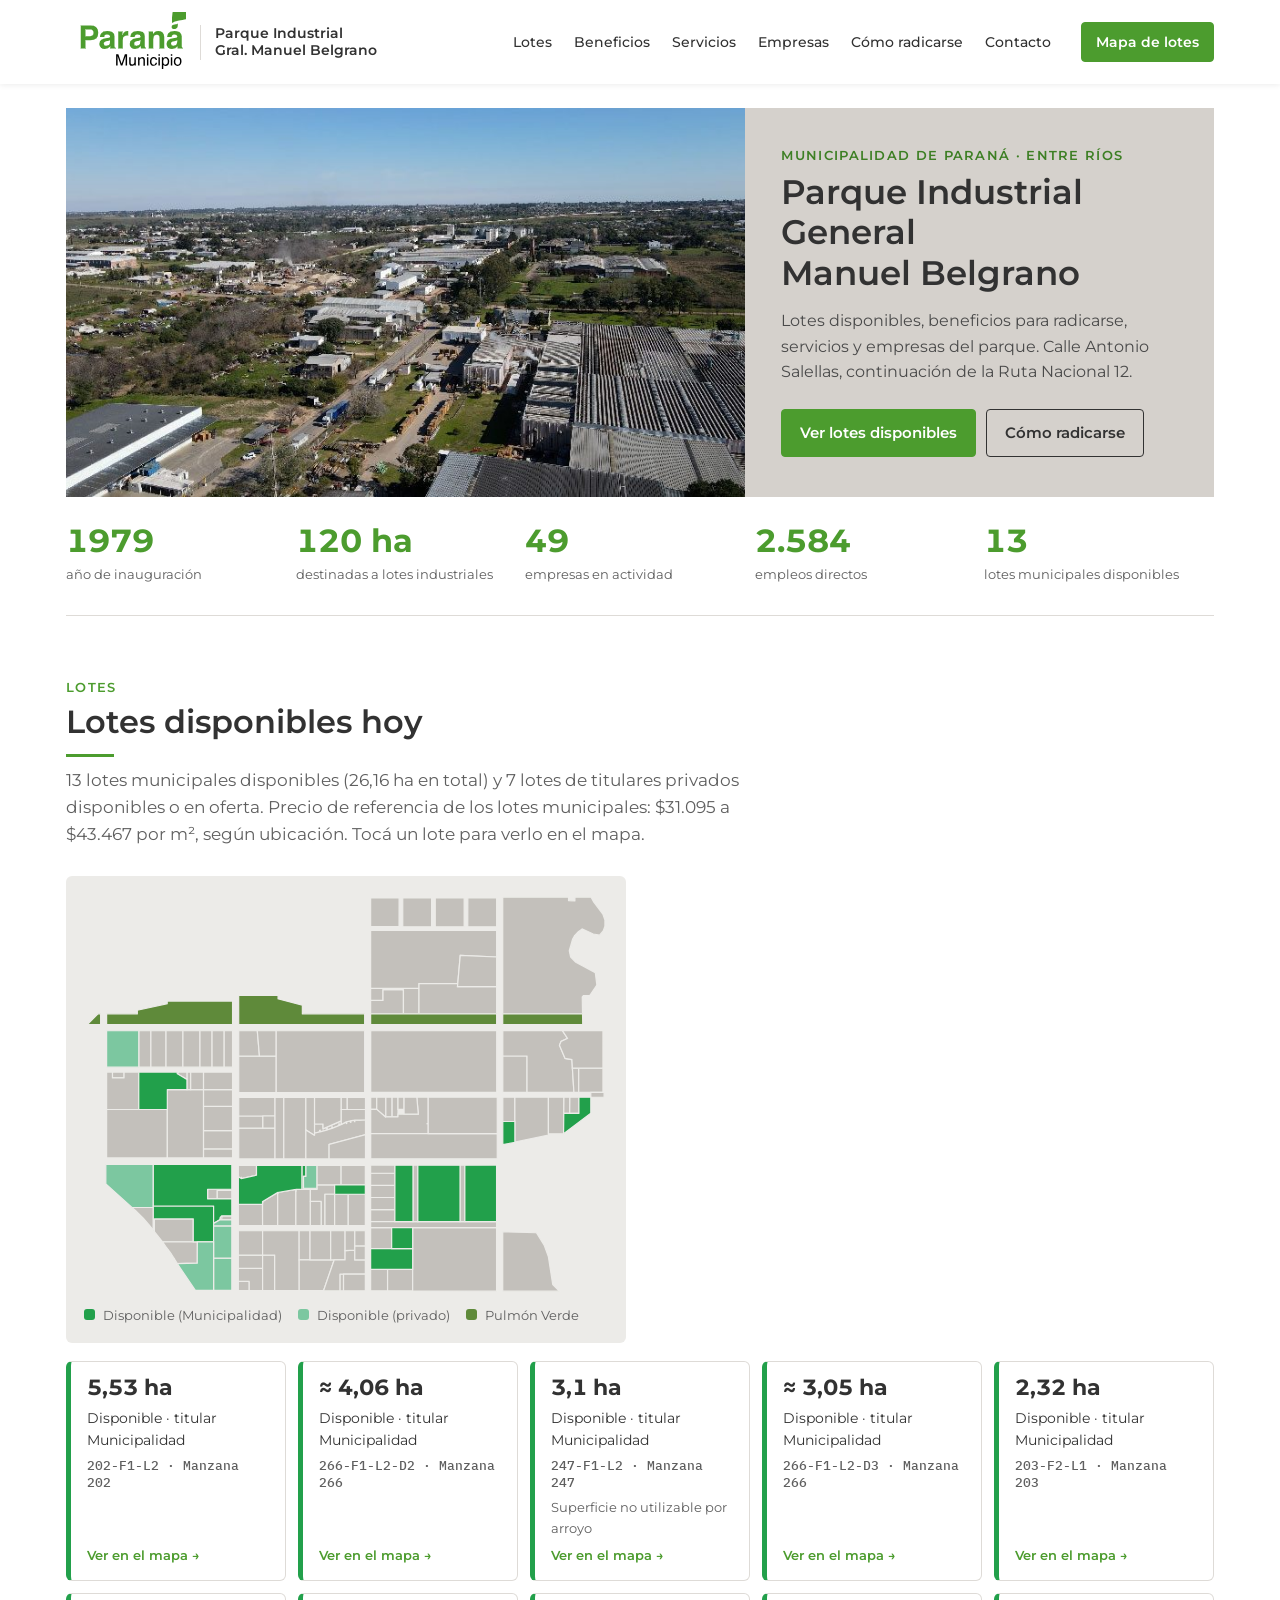
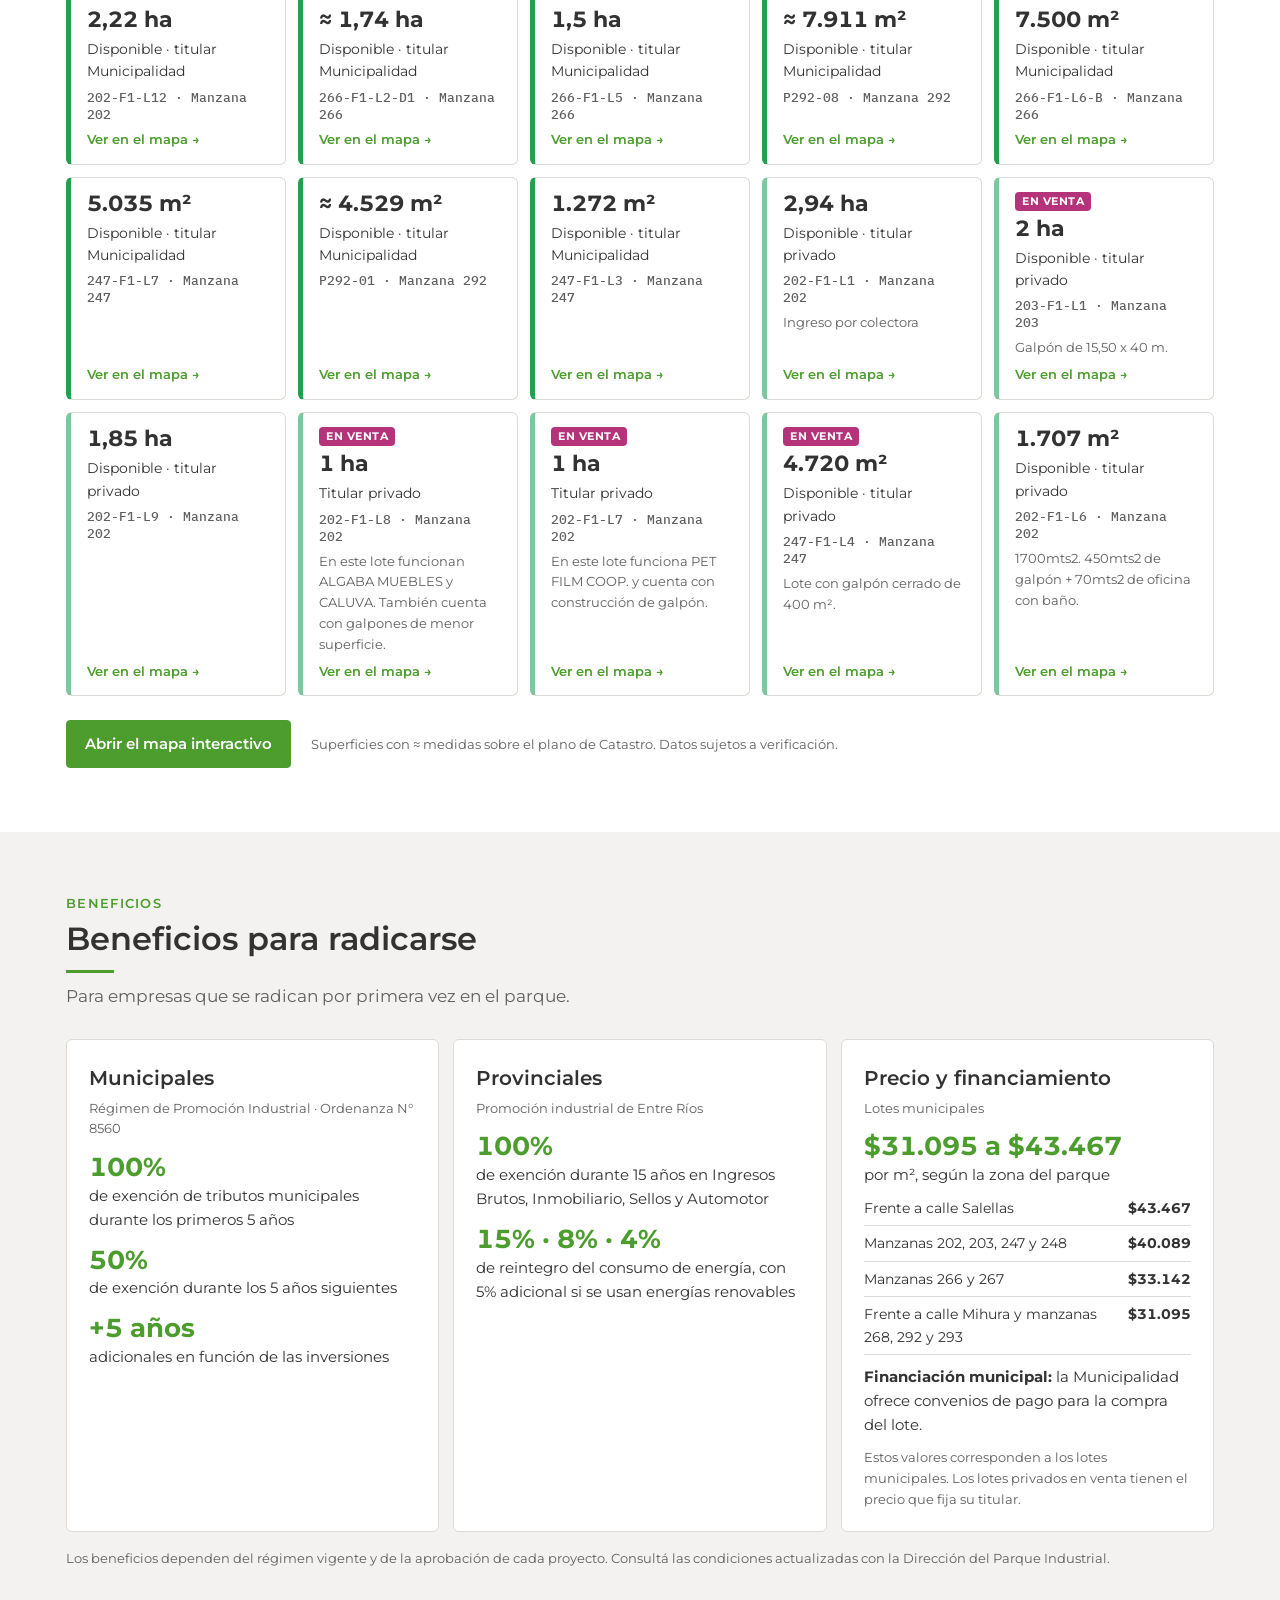
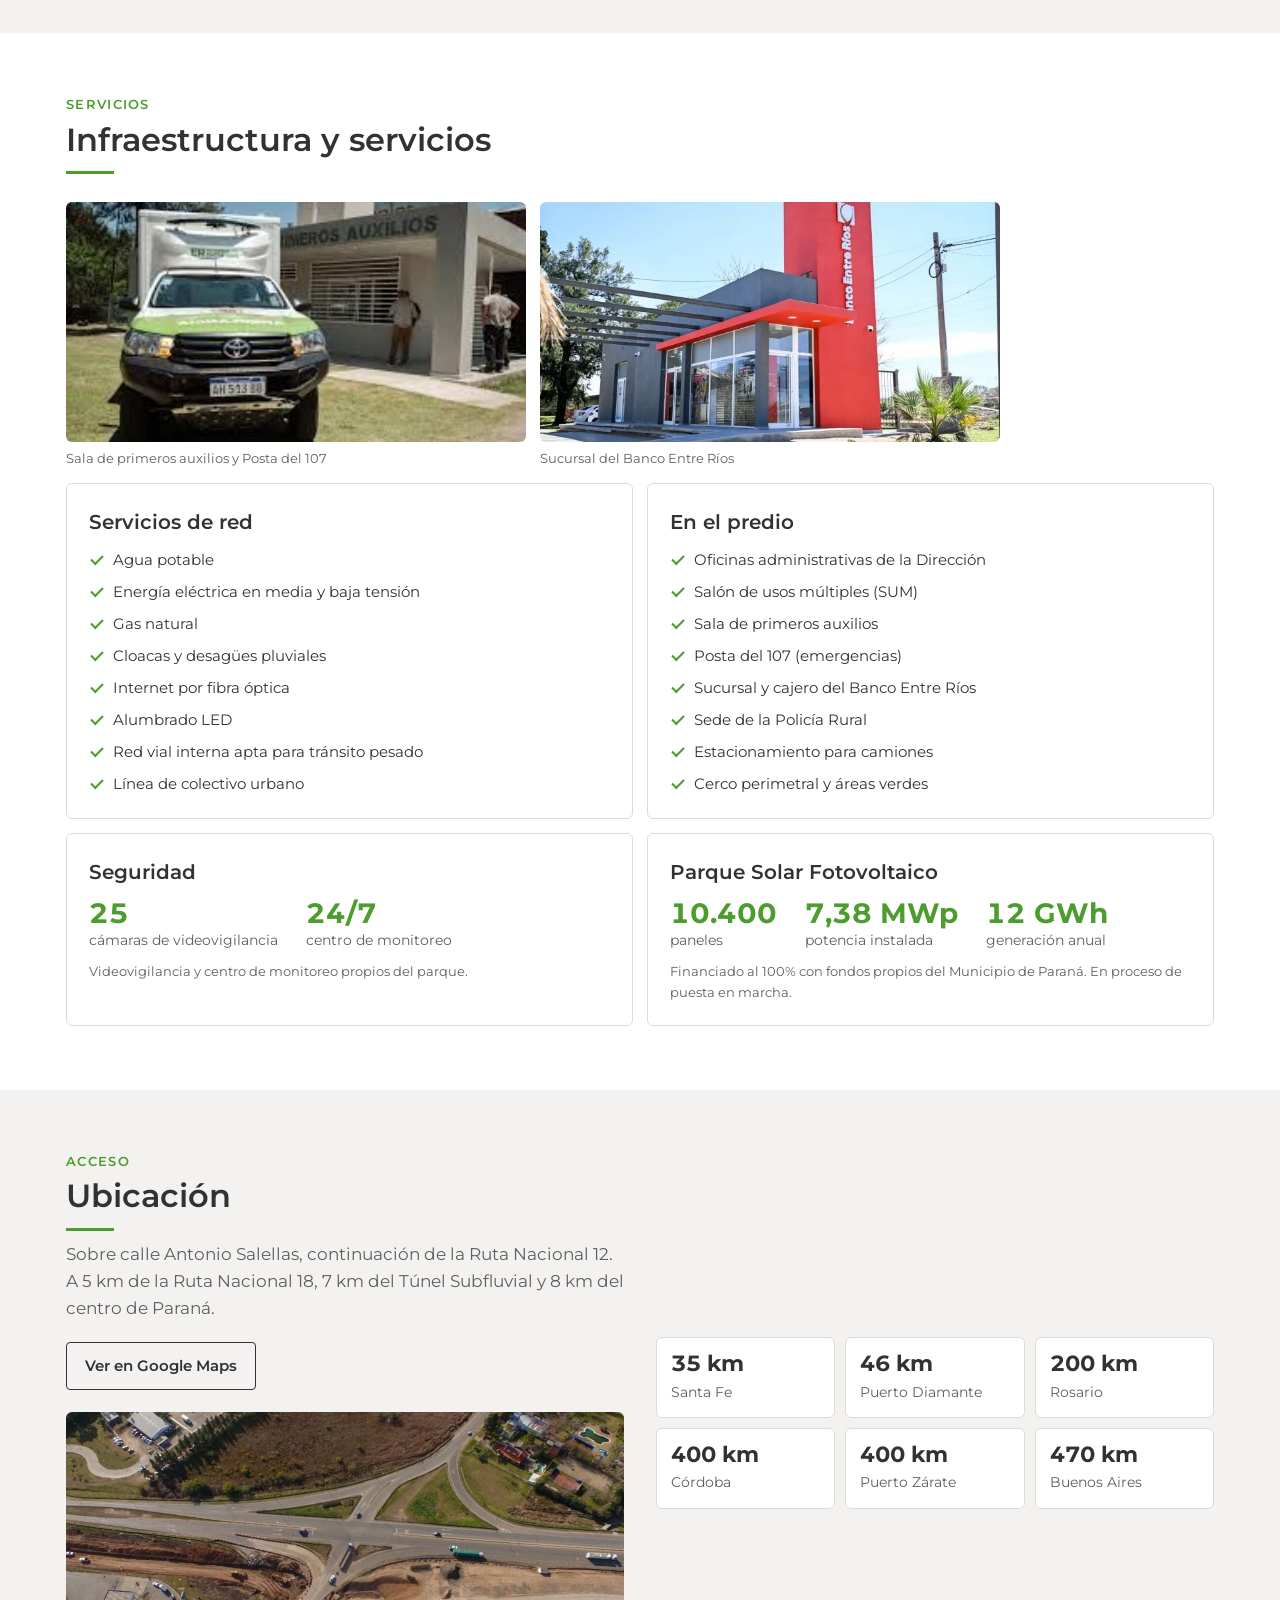
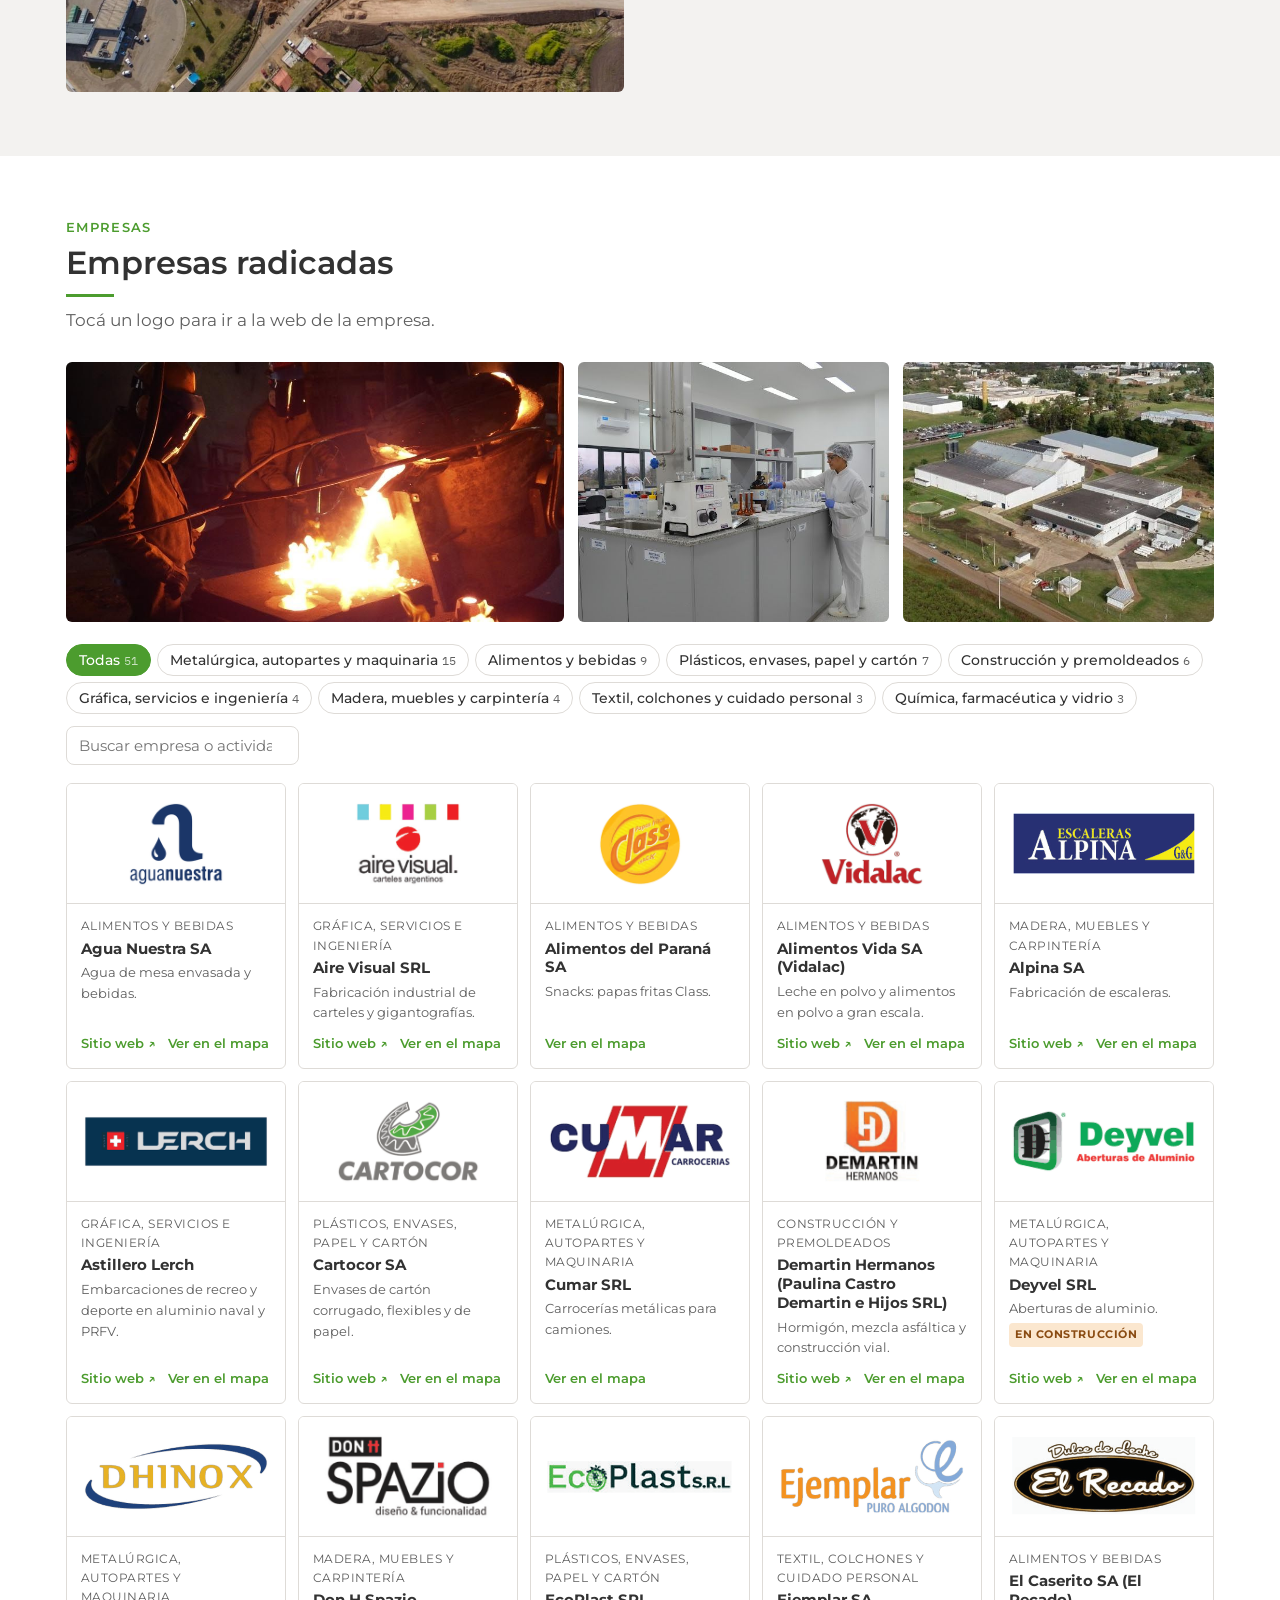
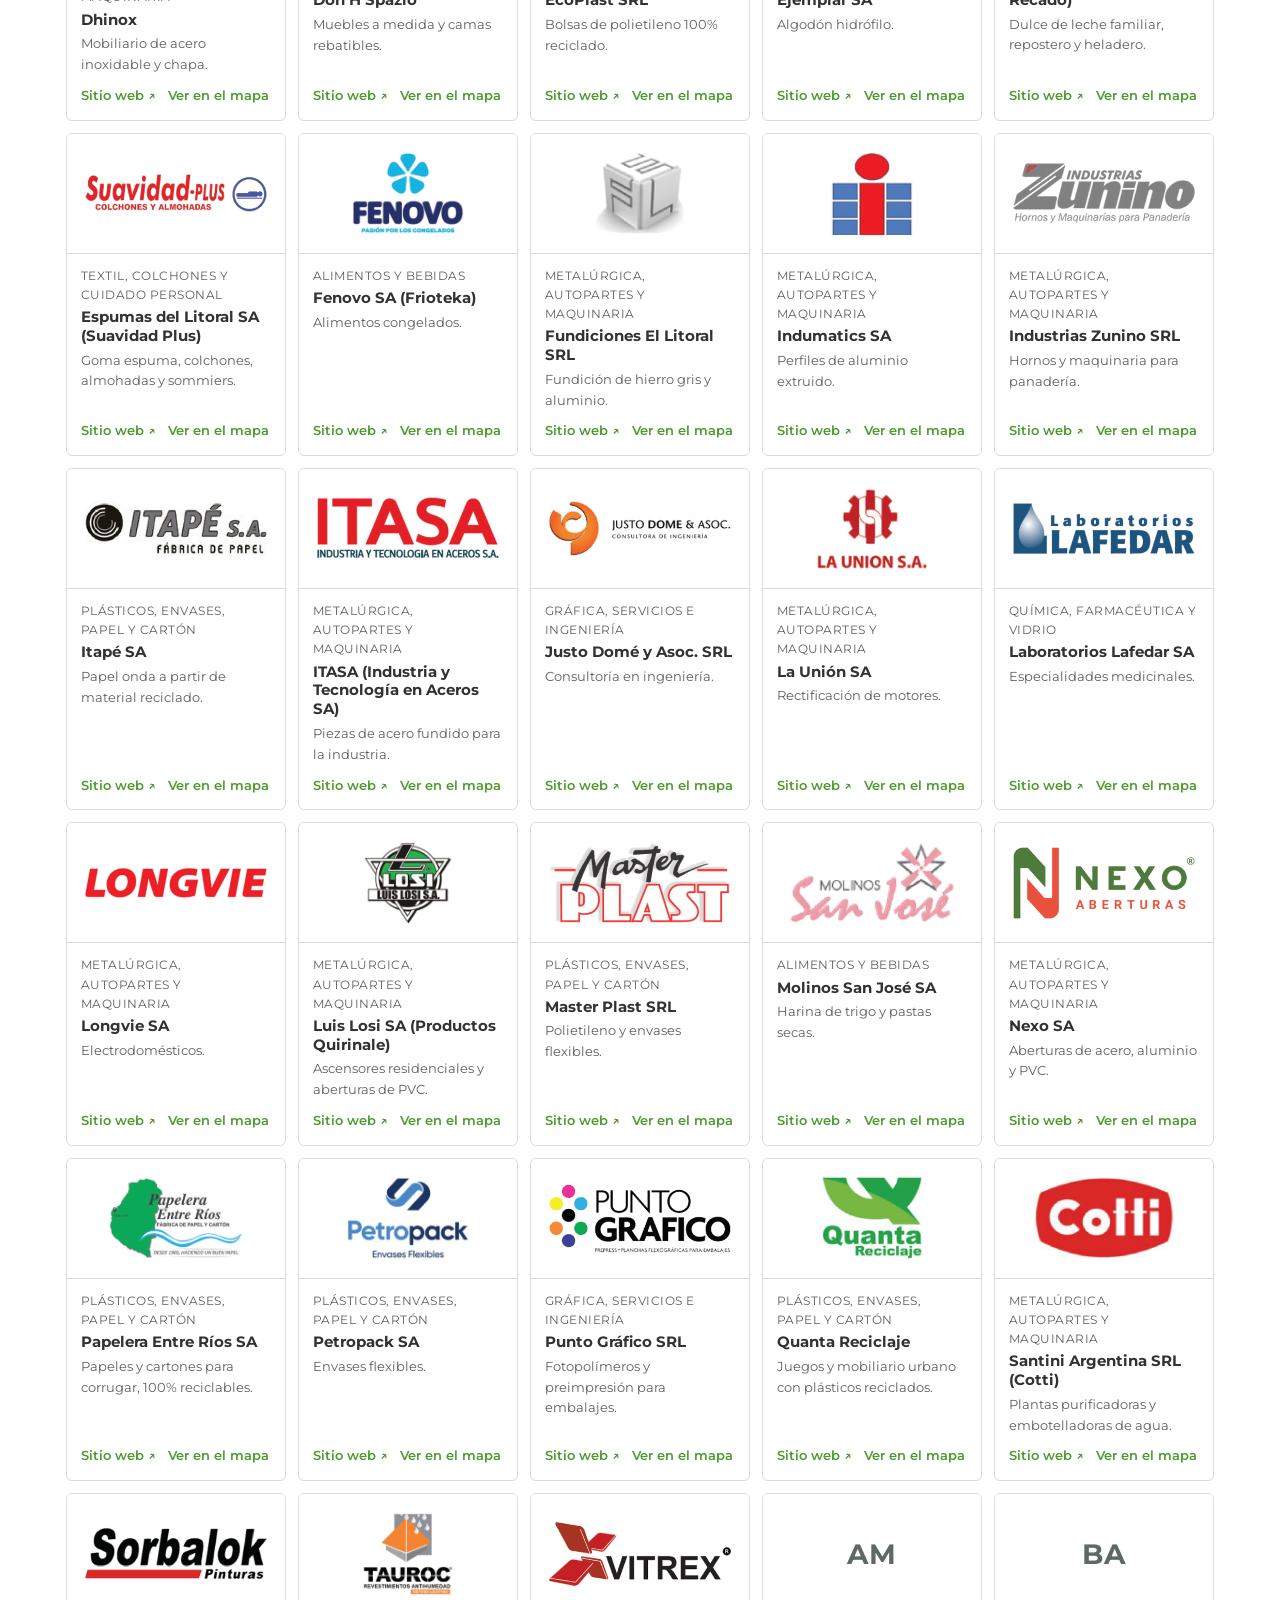
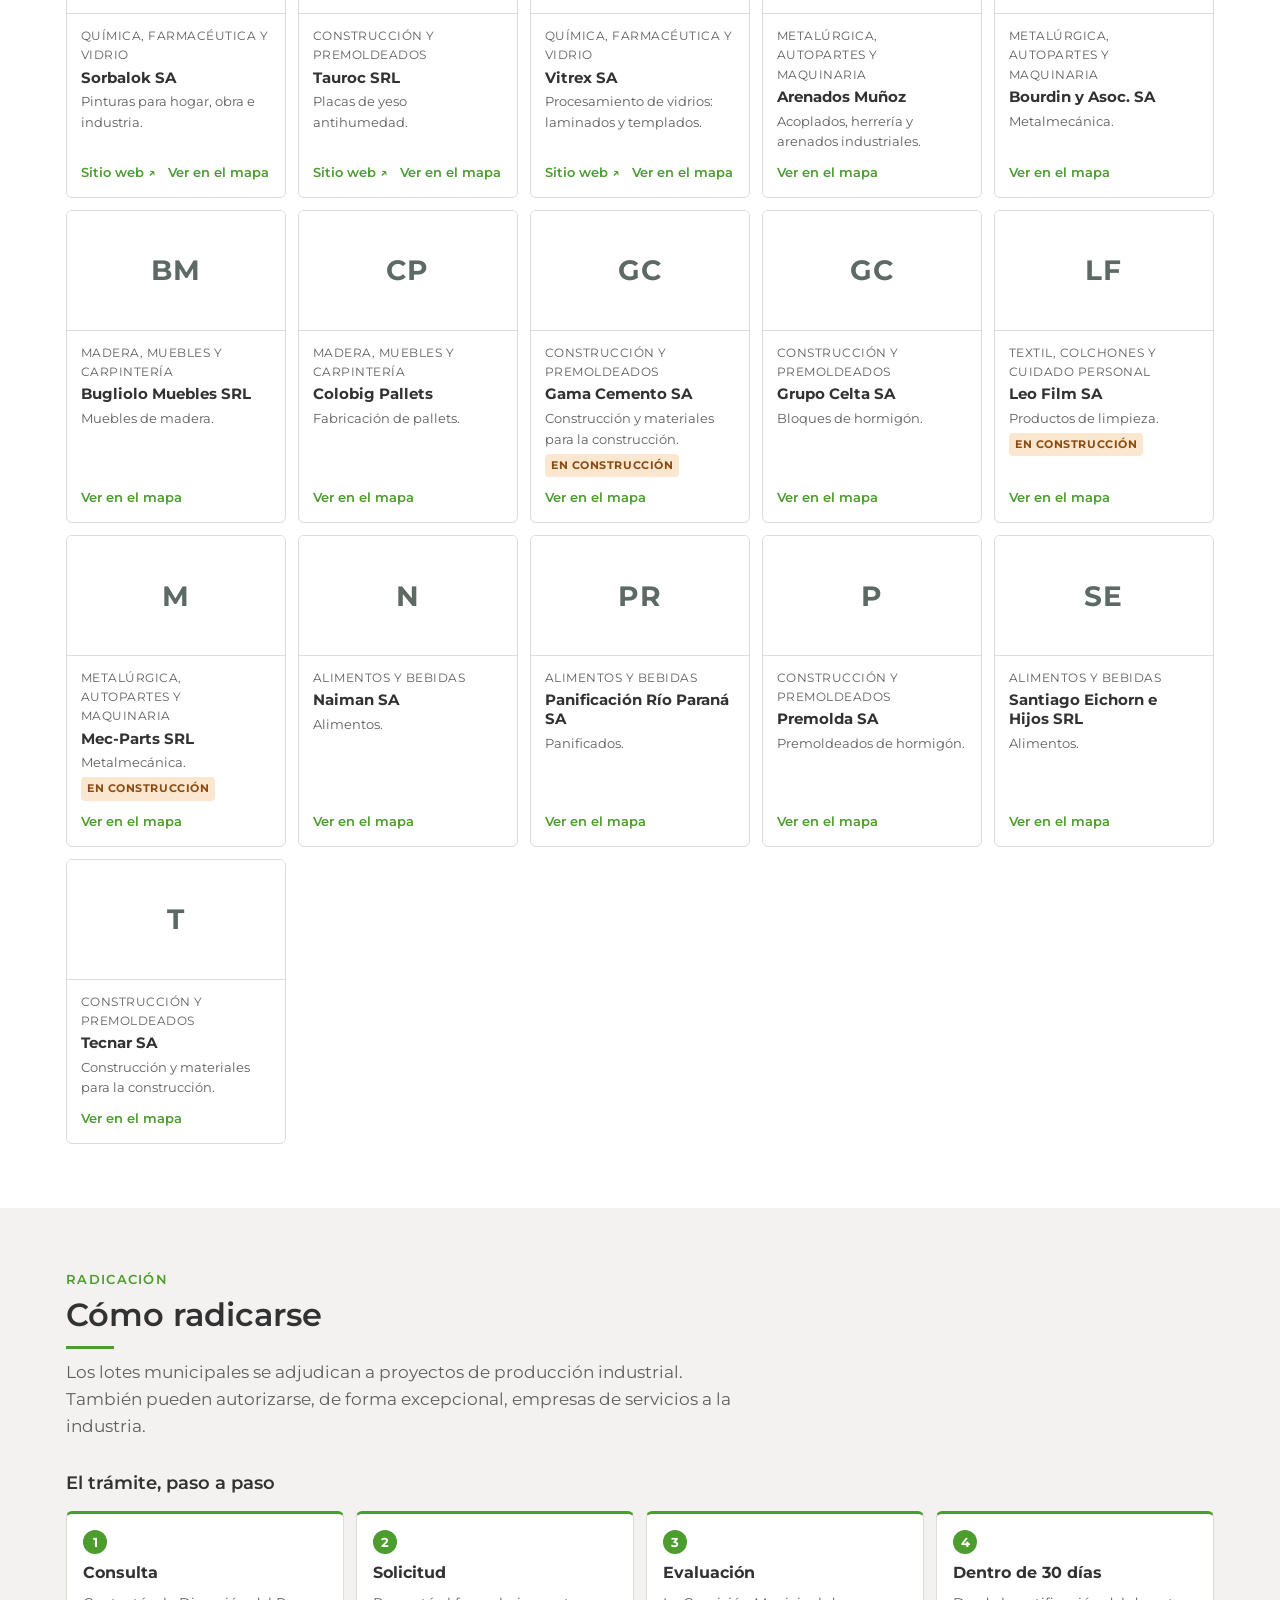
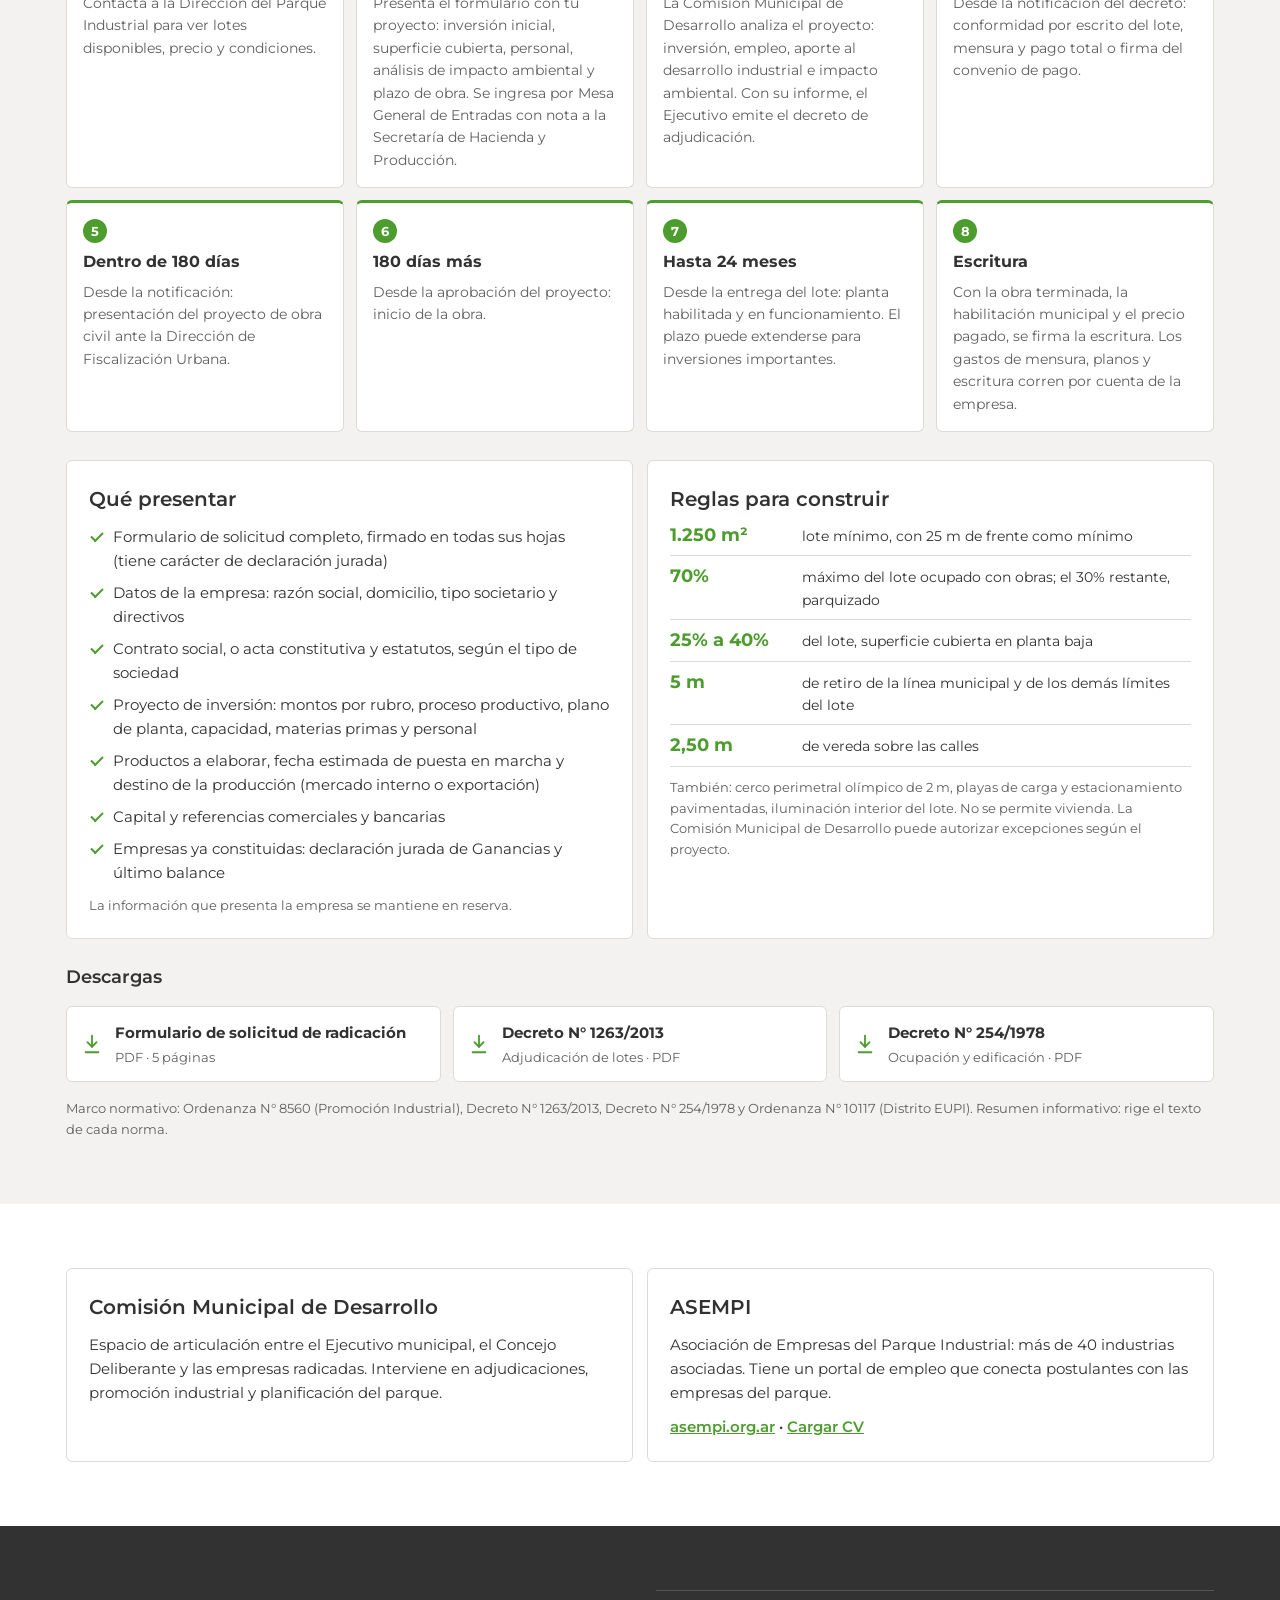
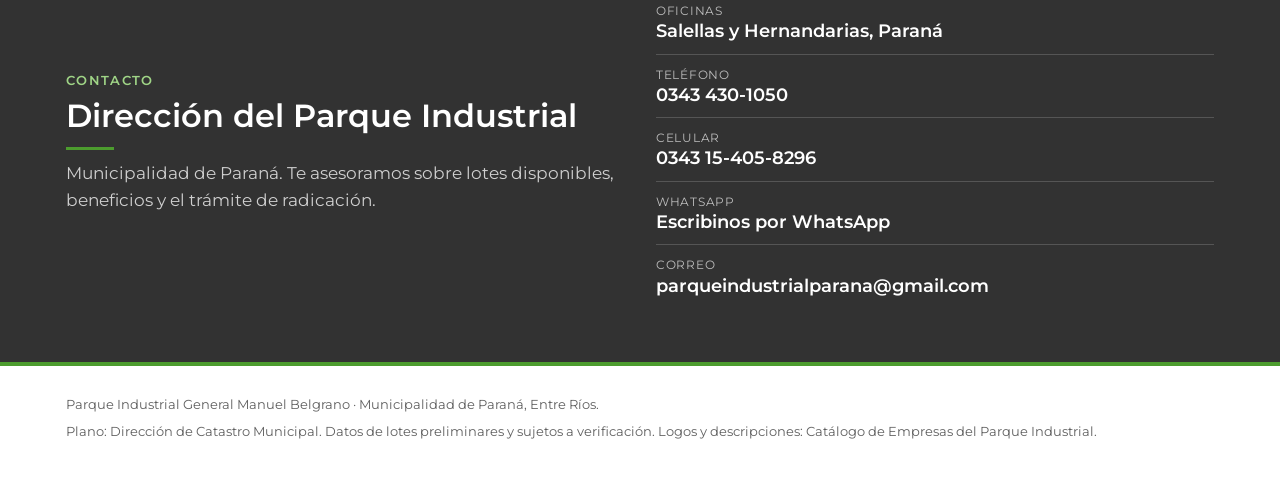
==== commit 8f485669: "Cómo radicarse: plazos del Decreto 1263/13, requisitos, reglas de edificación y descargas Co-Authore" ====
--- a/index.html
+++ b/index.html
@@ -11,7 +11,7 @@
 </script>
 <link rel="preconnect" href="https://fonts.googleapis.com">
 <link rel="stylesheet" href="https://fonts.googleapis.com/css2?family=Montserrat:wght@400;500;600;700&family=IBM+Plex+Mono:wght@400;500&display=swap">
-<link rel="stylesheet" href="sitio.css?v=202611021344">
+<link rel="stylesheet" href="sitio.css?v=202611021357">
 </head>
 <body>
 <a class="saltar" href="#lotes">Ir a lotes disponibles</a>
@@ -229,14 +229,57 @@
       <div class="sec-head">
         <p class="eyebrow">Radicación</p>
         <h2 id="t-rad">Cómo radicarse</h2>
-      </div>
-      <ol class="pasos">
-        <li><b>Consulta</b><span>Contactá a la Dirección del Parque Industrial para conocer los lotes disponibles y las condiciones.</span></li>
-        <li><b>Solicitud de radicación</b><span>Presentá el formulario de solicitud con la documentación de la empresa y el proyecto.</span></li>
-        <li><b>Evaluación</b><span>La Comisión Municipal de Desarrollo analiza el proyecto y emite su dictamen.</span></li>
-        <li><b>Adjudicación</b><span>Decreto de adjudicación del lote, convenio de pago e inicio de obra en los plazos establecidos.</span></li>
+        <p class="sec-lead">Los lotes municipales se adjudican a proyectos de producción industrial. También pueden autorizarse, de forma excepcional, empresas de servicios a la industria.</p>
+      </div>
+
+      <h3 class="sub">El trámite, paso a paso</h3>
+      <ol class="linea">
+        <li><b>Consulta</b><span>Contactá a la Dirección del Parque Industrial para ver lotes disponibles, precio y condiciones.</span></li>
+        <li><b>Solicitud</b><span>Presentá el formulario con tu proyecto: inversión inicial, superficie cubierta, personal, análisis de impacto ambiental y plazo de obra. Se ingresa por Mesa General de Entradas con nota a la Secretaría de Hacienda y Producción.</span></li>
+        <li><b>Evaluación</b><span>La Comisión Municipal de Desarrollo analiza el proyecto: inversión, empleo, aporte al desarrollo industrial e impacto ambiental. Con su informe, el Ejecutivo emite el decreto de adjudicación.</span></li>
+        <li><b>Dentro de 30 días</b><span>Desde la notificación del decreto: conformidad por escrito del lote, mensura y pago total o firma del convenio de pago.</span></li>
+        <li><b>Dentro de 180 días</b><span>Desde la notificación: presentación del proyecto de obra civil ante la Dirección de Fiscalización Urbana.</span></li>
+        <li><b>180 días más</b><span>Desde la aprobación del proyecto: inicio de la obra.</span></li>
+        <li><b>Hasta 24 meses</b><span>Desde la entrega del lote: planta habilitada y en funcionamiento. El plazo puede extenderse para inversiones importantes.</span></li>
+        <li><b>Escritura</b><span>Con la obra terminada, la habilitación municipal y el precio pagado, se firma la escritura. Los gastos de mensura, planos y escritura corren por cuenta de la empresa.</span></li>
       </ol>
-      <p class="nota">Marco normativo: Ordenanza N° 8560 (Promoción Industrial), Decreto N° 1263/2013 (adjudicación de parcelas), Decreto N° 254/1978 (ocupación y edificación) y Ordenanza N° 10117 (Distrito EUPI).</p>
+
+      <div class="rad-cols">
+        <article class="card">
+          <h3>Qué presentar</h3>
+          <ul class="tick">
+            <li>Formulario de solicitud completo, firmado en todas sus hojas (tiene carácter de declaración jurada)</li>
+            <li>Datos de la empresa: razón social, domicilio, tipo societario y directivos</li>
+            <li>Contrato social, o acta constitutiva y estatutos, según el tipo de sociedad</li>
+            <li>Proyecto de inversión: montos por rubro, proceso productivo, plano de planta, capacidad, materias primas y personal</li>
+            <li>Productos a elaborar, fecha estimada de puesta en marcha y destino de la producción (mercado interno o exportación)</li>
+            <li>Capital y referencias comerciales y bancarias</li>
+            <li>Empresas ya constituidas: declaración jurada de Ganancias y último balance</li>
+          </ul>
+          <p class="nota">La información que presenta la empresa se mantiene en reserva.</p>
+        </article>
+        <article class="card">
+          <h3>Reglas para construir</h3>
+          <ul class="reglas">
+            <li><b>1.250 m²</b><span>lote mínimo, con 25 m de frente como mínimo</span></li>
+            <li><b>70%</b><span>máximo del lote ocupado con obras; el 30% restante, parquizado</span></li>
+            <li><b>25% a 40%</b><span>del lote, superficie cubierta en planta baja</span></li>
+            <li><b>5 m</b><span>de retiro de la línea municipal y de los demás límites del lote</span></li>
+            <li><b>2,50 m</b><span>de vereda sobre las calles</span></li>
+          </ul>
+          <p class="nota">También: cerco perimetral olímpico de 2 m, playas de carga y estacionamiento pavimentadas, iluminación interior del lote. No se permite vivienda. La Comisión Municipal de Desarrollo puede autorizar excepciones según el proyecto.</p>
+        </article>
+      </div>
+
+      <div class="descargas">
+        <h3 class="sub">Descargas</h3>
+        <ul>
+          <li><a href="docs/formulario-solicitud-radicacion.pdf" target="_blank" rel="noopener"><b>Formulario de solicitud de radicación</b><span>PDF · 5 páginas</span></a></li>
+          <li><a href="docs/decreto-1263-2013-adjudicaciones.pdf" target="_blank" rel="noopener"><b>Decreto N° 1263/2013</b><span>Adjudicación de lotes · PDF</span></a></li>
+          <li><a href="docs/decreto-254-1978-ocupacion-y-edificacion.pdf" target="_blank" rel="noopener"><b>Decreto N° 254/1978</b><span>Ocupación y edificación · PDF</span></a></li>
+        </ul>
+      </div>
+      <p class="nota">Marco normativo: Ordenanza N° 8560 (Promoción Industrial), Decreto N° 1263/2013, Decreto N° 254/1978 y Ordenanza N° 10117 (Distrito EUPI). Resumen informativo: rige el texto de cada norma.</p>
     </div>
   </section>
 
@@ -273,7 +316,7 @@
   </div>
 </footer>
 
-<script src="config.js?v=202611021344"></script>
-<script src="sitio.js?v=202611021344"></script>
+<script src="config.js?v=202611021357"></script>
+<script src="sitio.js?v=202611021357"></script>
 </body>
 </html>
--- a/sitio.css
+++ b/sitio.css
@@ -186,11 +186,22 @@
 .emp-vacio { color: var(--muted); }
 
 /* Cómo radicarse */
-.pasos { list-style: none; margin: 0 0 16px; padding: 0; display: grid; grid-template-columns: repeat(4, minmax(0, 1fr)); gap: 14px; counter-reset: p; }
-.pasos li { counter-increment: p; background: var(--surface); border: 1px solid var(--line); border-radius: 6px; padding: 20px; display: flex; flex-direction: column; gap: 6px; }
-.pasos li::before { content: counter(p, decimal-leading-zero); font: 700 24px/1 var(--f-display); color: var(--accent); }
-.pasos b { font-size: 17px; }
-.pasos span { font-size: 15px; color: var(--muted); }
+.sub { font-size: 18px; margin: 4px 0 14px; }
+.linea { list-style: none; margin: 0 0 28px; padding: 0; display: grid; grid-template-columns: repeat(4, minmax(0, 1fr)); gap: 12px; counter-reset: p; }
+.linea li { counter-increment: p; background: var(--surface); border: 1px solid var(--line); border-top: 3px solid var(--accent); border-radius: 6px; padding: 16px; display: flex; flex-direction: column; gap: 6px; }
+.linea li::before { content: counter(p); font: 700 13px/1 var(--f-display); color: #fff; background: var(--accent); width: 24px; height: 24px; border-radius: 50%; display: grid; place-items: center; }
+.linea b { font-size: 16px; }
+.linea span { font-size: 14px; color: var(--muted); }
+.rad-cols { display: grid; grid-template-columns: repeat(2, minmax(0, 1fr)); gap: 14px; margin-bottom: 24px; }
+.reglas { list-style: none; margin: 0; padding: 0; display: grid; gap: 10px; }
+.reglas li { display: grid; grid-template-columns: 120px minmax(0, 1fr); gap: 12px; align-items: baseline; border-bottom: 1px solid var(--line); padding-bottom: 8px; }
+.reglas b { font: 700 18px/1.2 var(--f-display); color: var(--accent); }
+.reglas span { font-size: 14px; }
+.descargas ul { list-style: none; margin: 0 0 16px; padding: 0; display: grid; grid-template-columns: repeat(3, minmax(0, 1fr)); gap: 12px; }
+.descargas a { display: flex; flex-direction: column; gap: 2px; padding: 14px 16px 14px 48px; background: var(--surface) url("data:image/svg+xml,%3Csvg xmlns='http://www.w3.org/2000/svg' width='22' height='22' viewBox='0 0 24 24' fill='none' stroke='%234c9c2e' stroke-width='2' stroke-linecap='round' stroke-linejoin='round'%3E%3Cpath d='M12 3v12'/%3E%3Cpath d='m7 10 5 5 5-5'/%3E%3Cpath d='M5 21h14'/%3E%3C/svg%3E") 14px center no-repeat; border: 1px solid var(--line); border-radius: 6px; text-decoration: none; color: var(--ink); }
+.descargas a:hover { border-color: var(--accent); }
+.descargas b { font-size: 15px; }
+.descargas span { font-size: 13px; color: var(--muted); }
 
 .com { display: grid; grid-template-columns: repeat(2, minmax(0, 1fr)); gap: 14px; }
 .links { font-weight: 600; }
@@ -217,7 +228,8 @@
   .hero { padding-top: 0; }
   .hero .wrap.hero-in { padding-inline: 0; }
   .ben { grid-template-columns: minmax(0, 1fr); }
-  .pasos { grid-template-columns: repeat(2, minmax(0, 1fr)); }
+  .pasos, .linea { grid-template-columns: repeat(2, minmax(0, 1fr)); }
+  .rad-cols, .descargas ul { grid-template-columns: minmax(0, 1fr); }
   .cifras { grid-template-columns: repeat(3, minmax(0, 1fr)); }
   .nav nav { display: none; }
   .nav .btn-sm { margin-left: auto; }
@@ -225,7 +237,8 @@
 @media (max-width: 640px) {
   .hero { padding-block: 32px 28px; }
   .sec { padding-block: 44px; }
-  .serv, .com, .pasos { grid-template-columns: minmax(0, 1fr); }
+  .serv, .com, .pasos, .linea { grid-template-columns: minmax(0, 1fr); }
+  .reglas li { grid-template-columns: 96px minmax(0, 1fr); }
   .cifras { grid-template-columns: repeat(2, minmax(0, 1fr)); }
   .dist { grid-template-columns: repeat(2, minmax(0, 1fr)); }
   .emp { grid-template-columns: repeat(2, minmax(0, 1fr)); gap: 8px; }
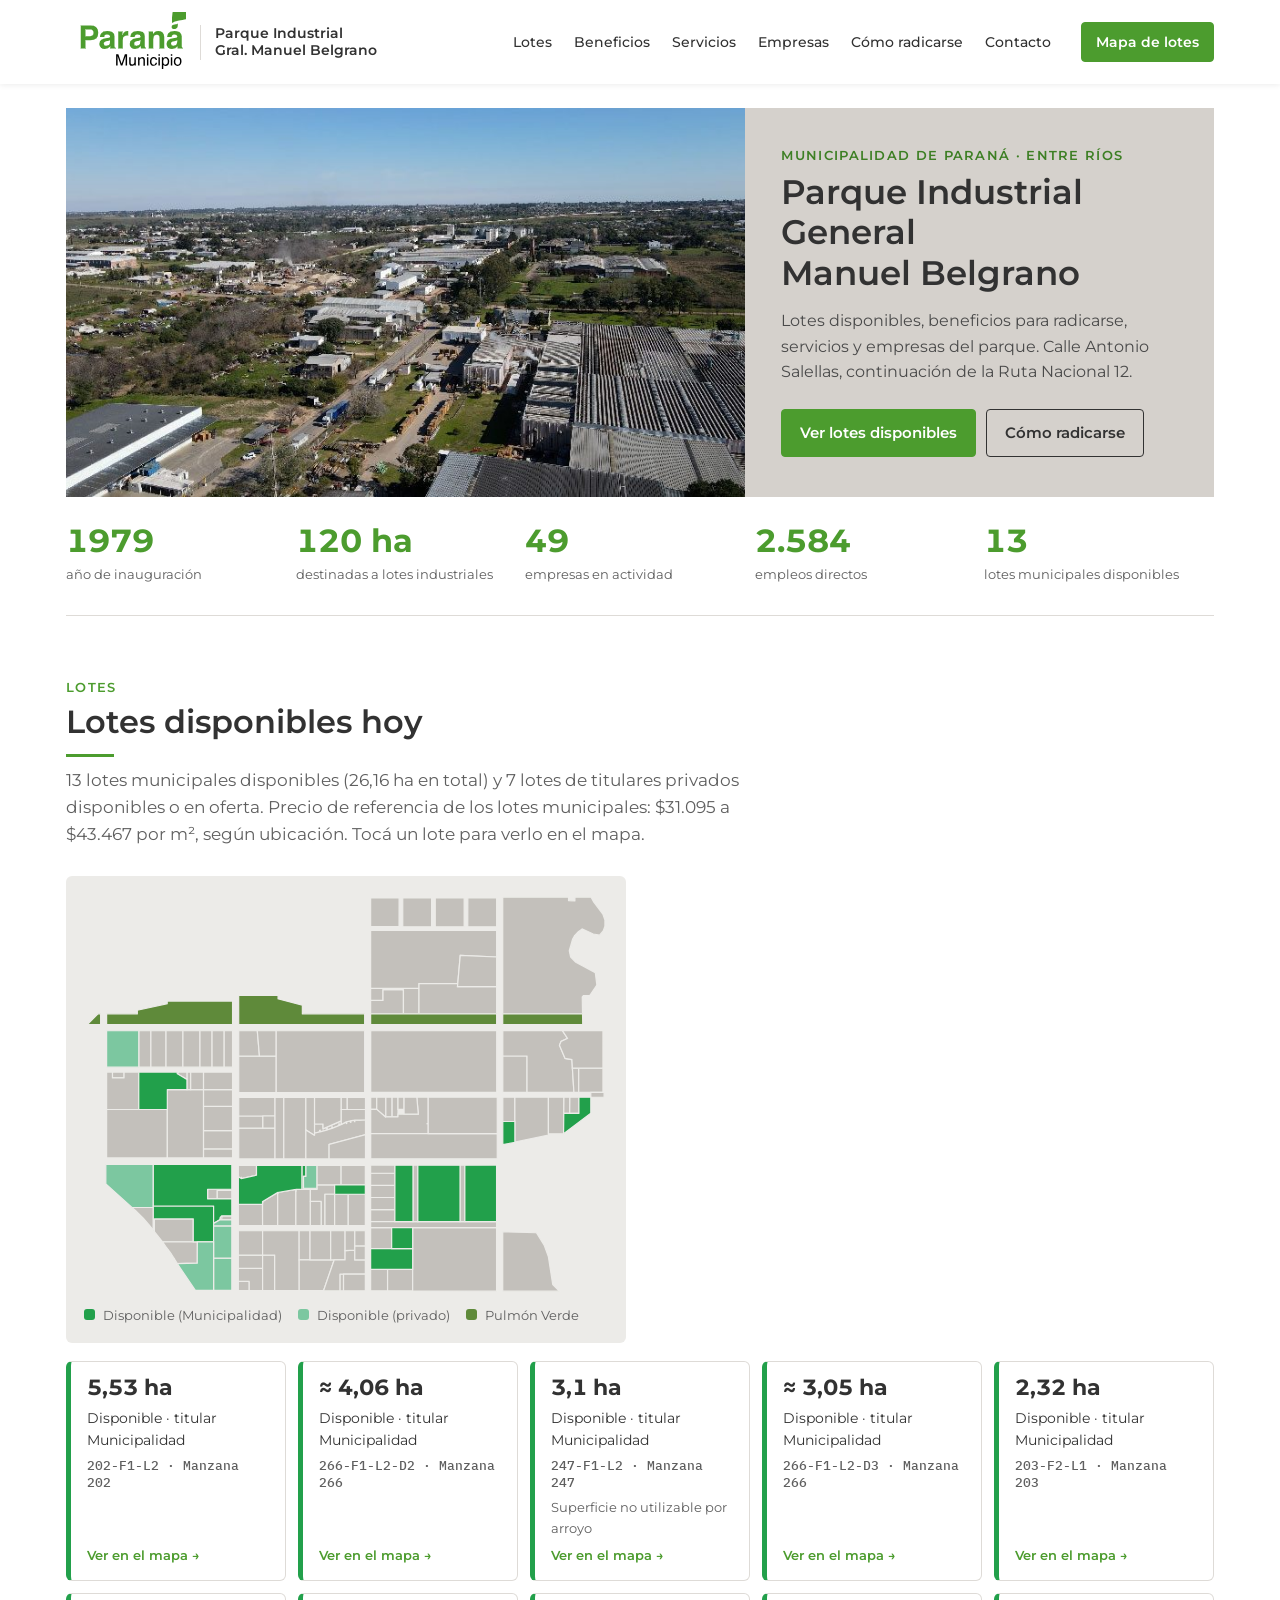
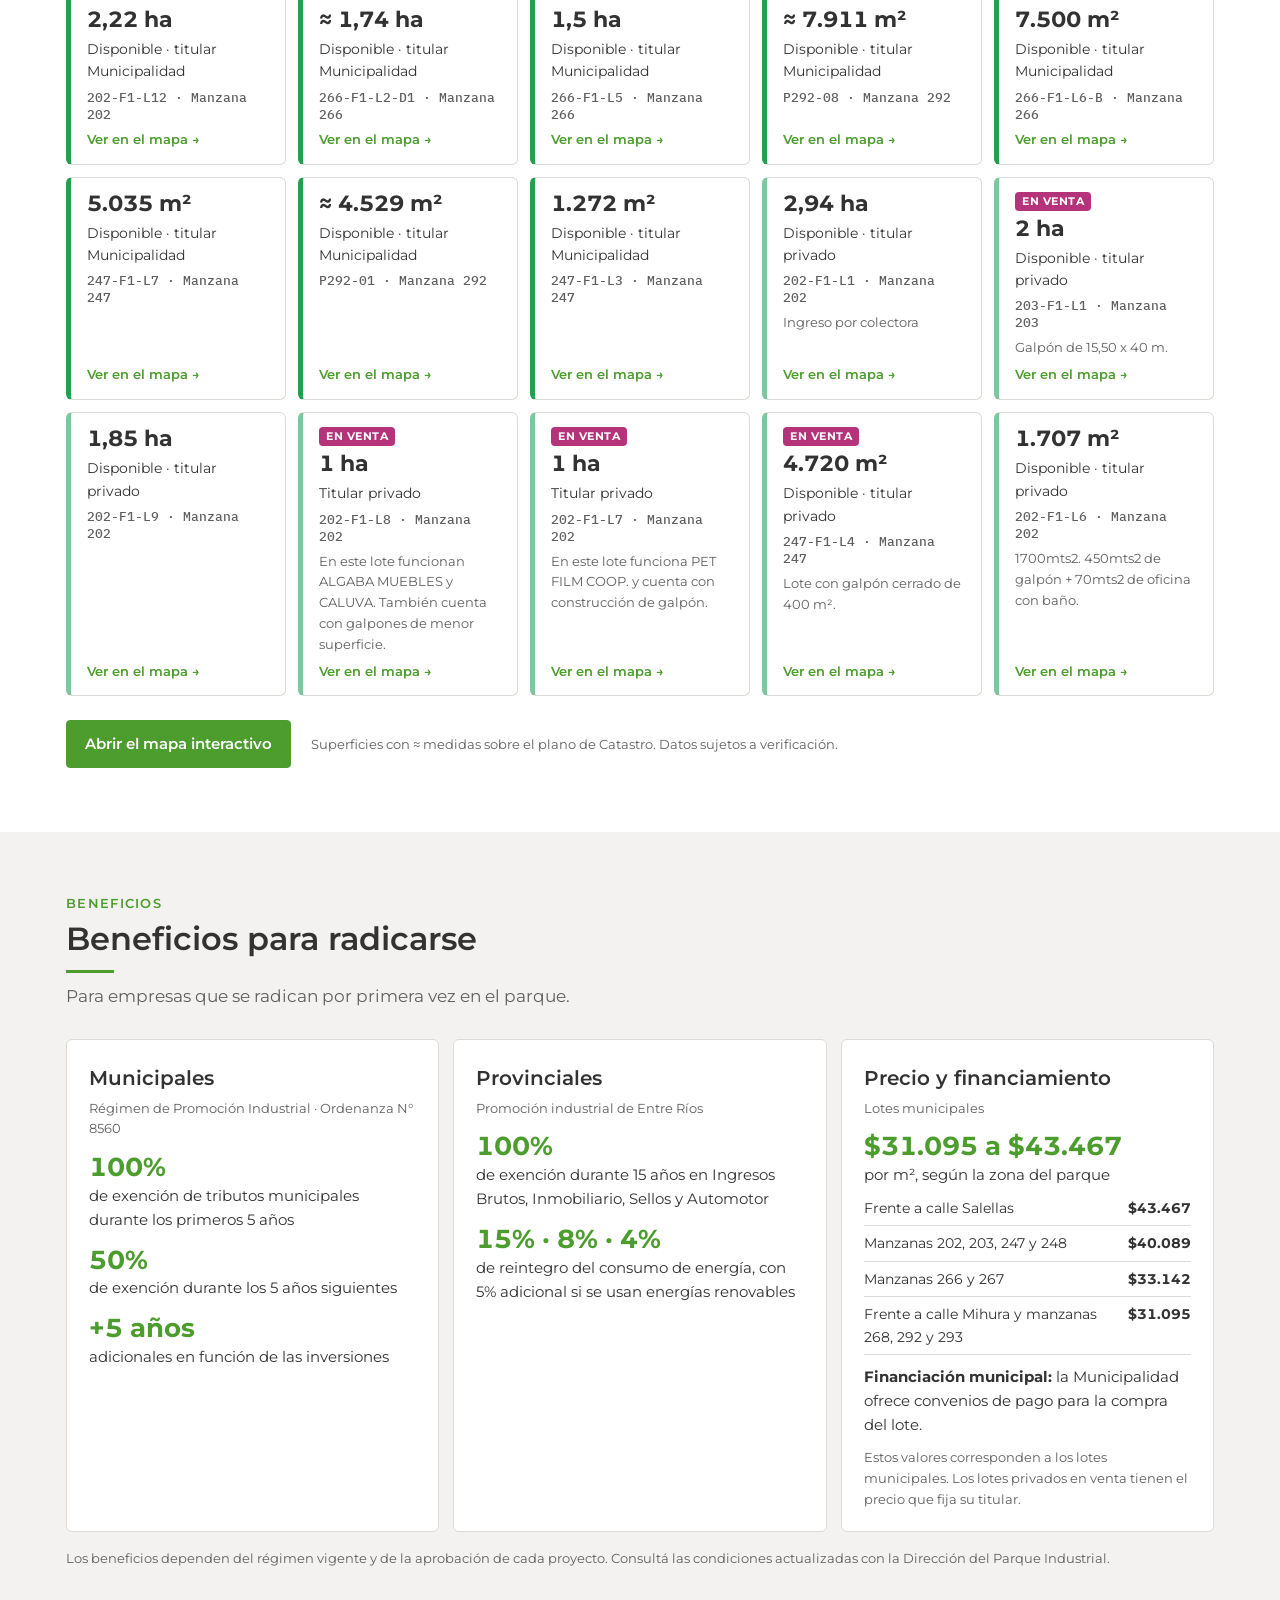
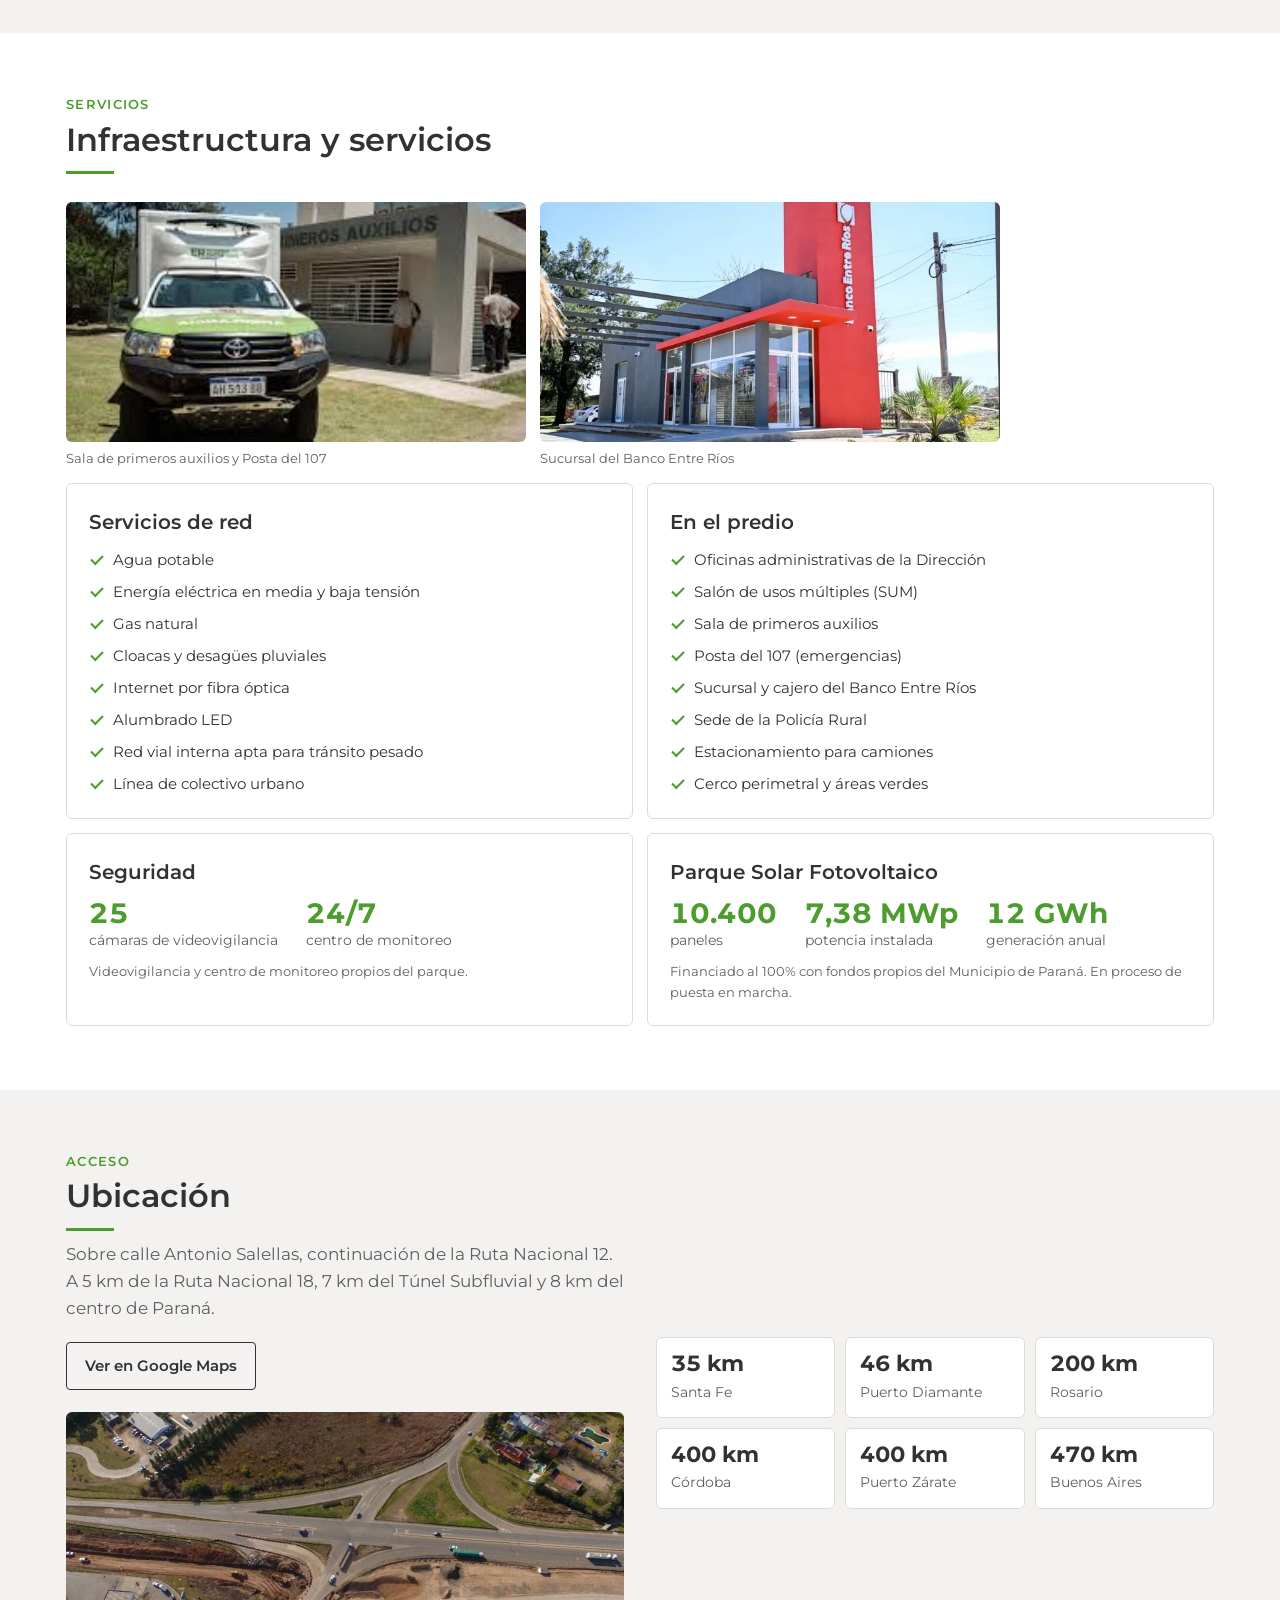
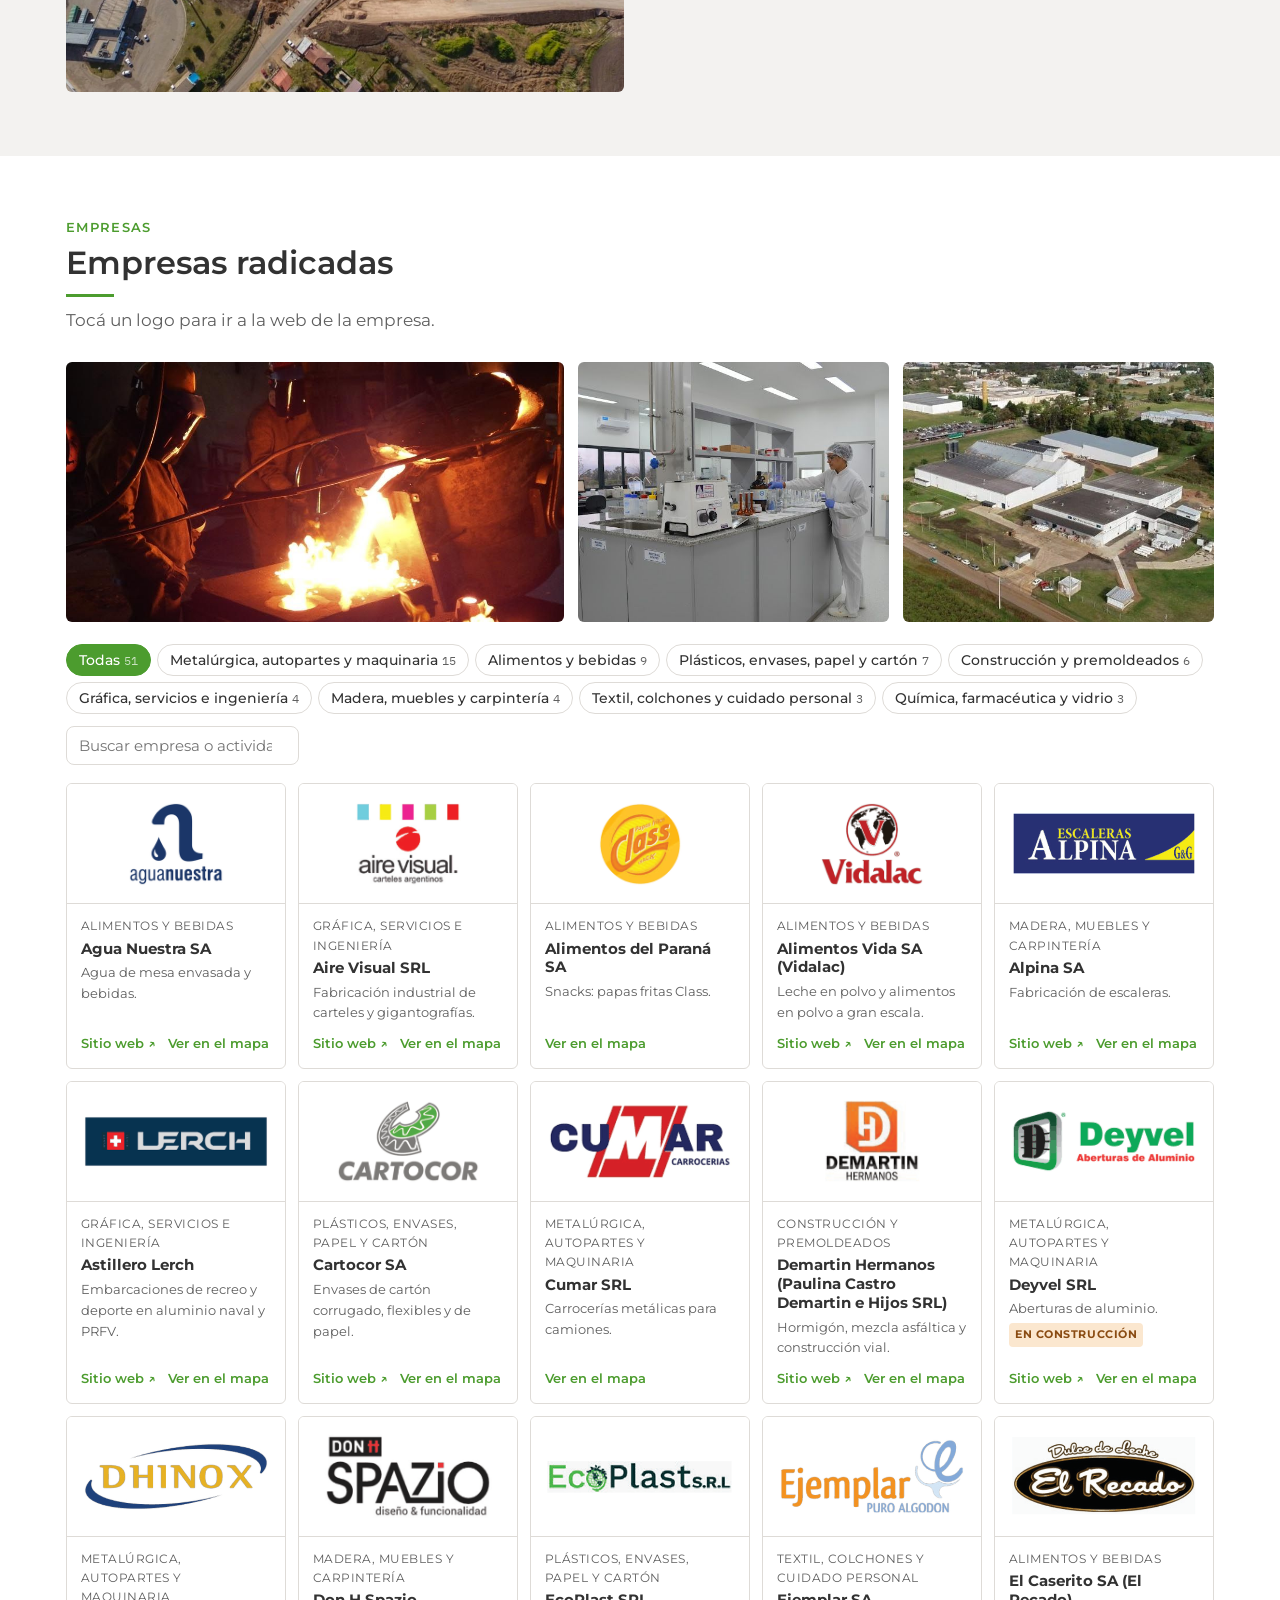
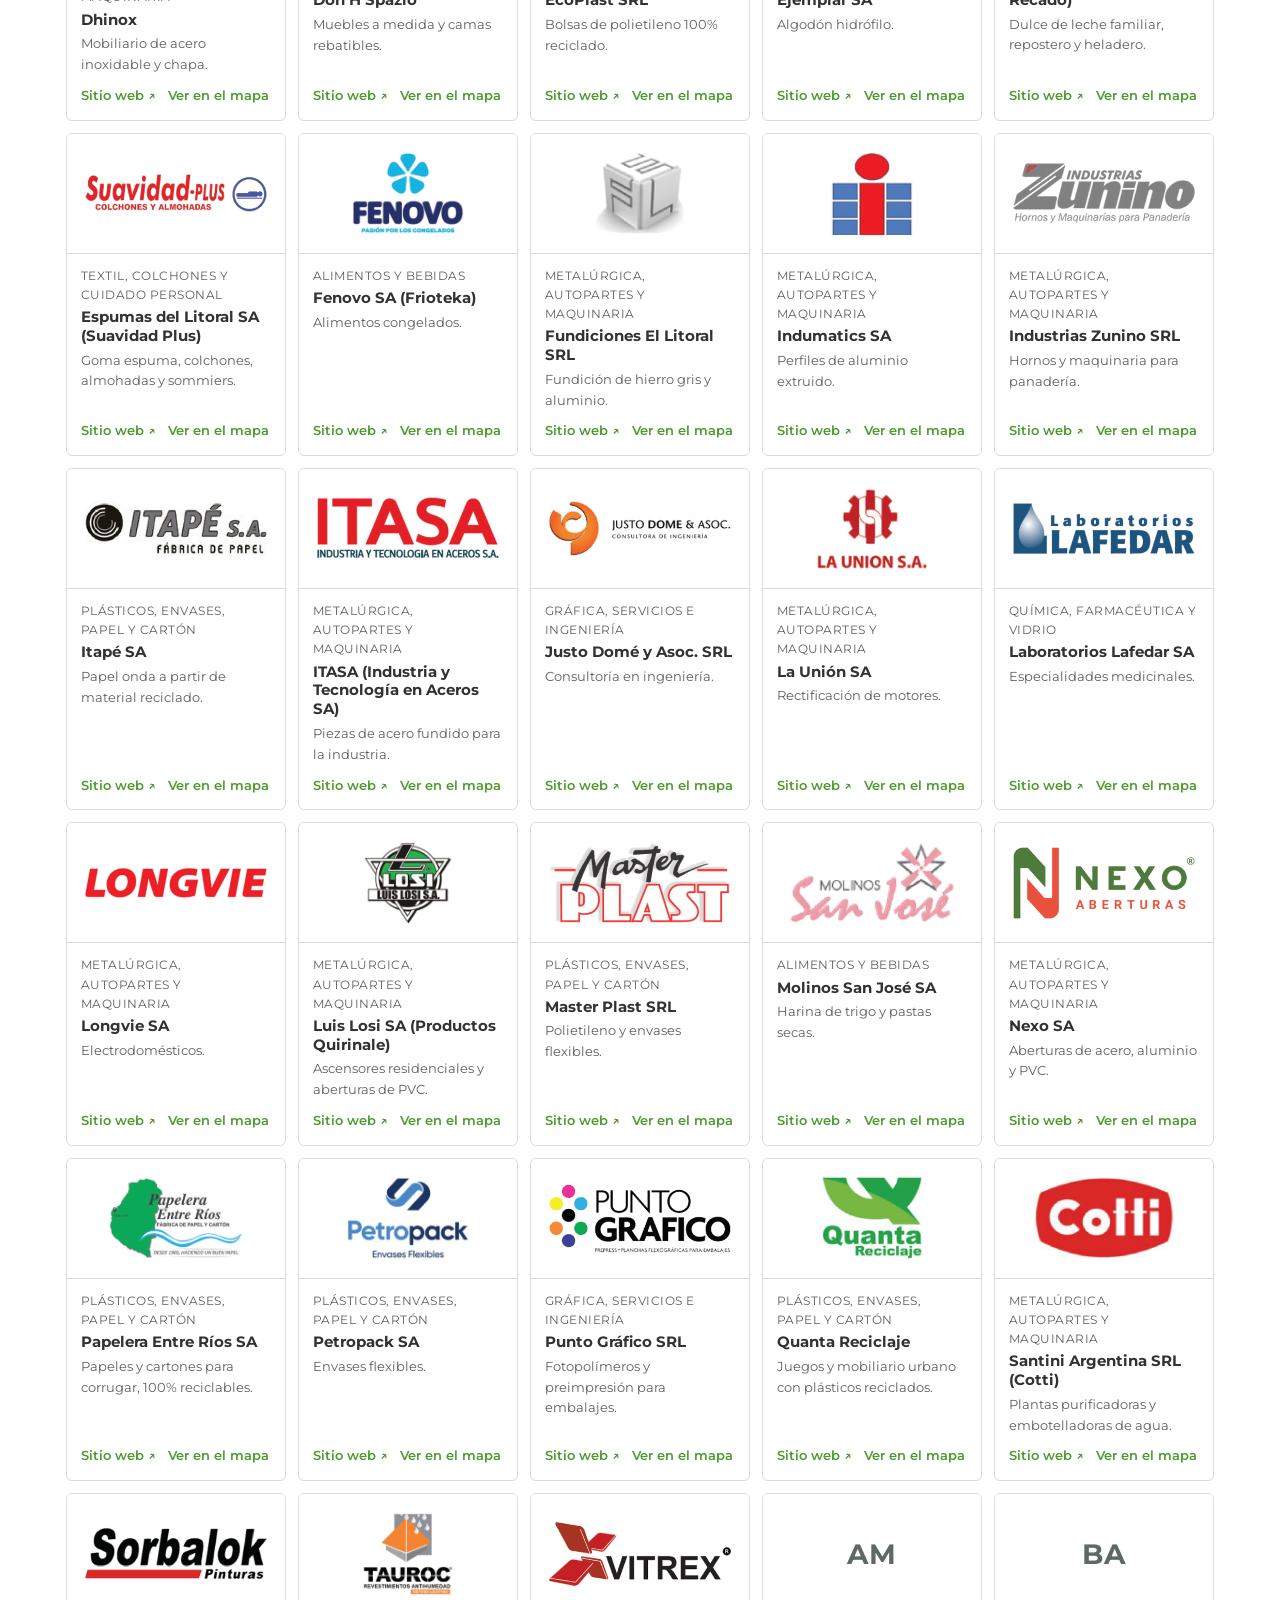
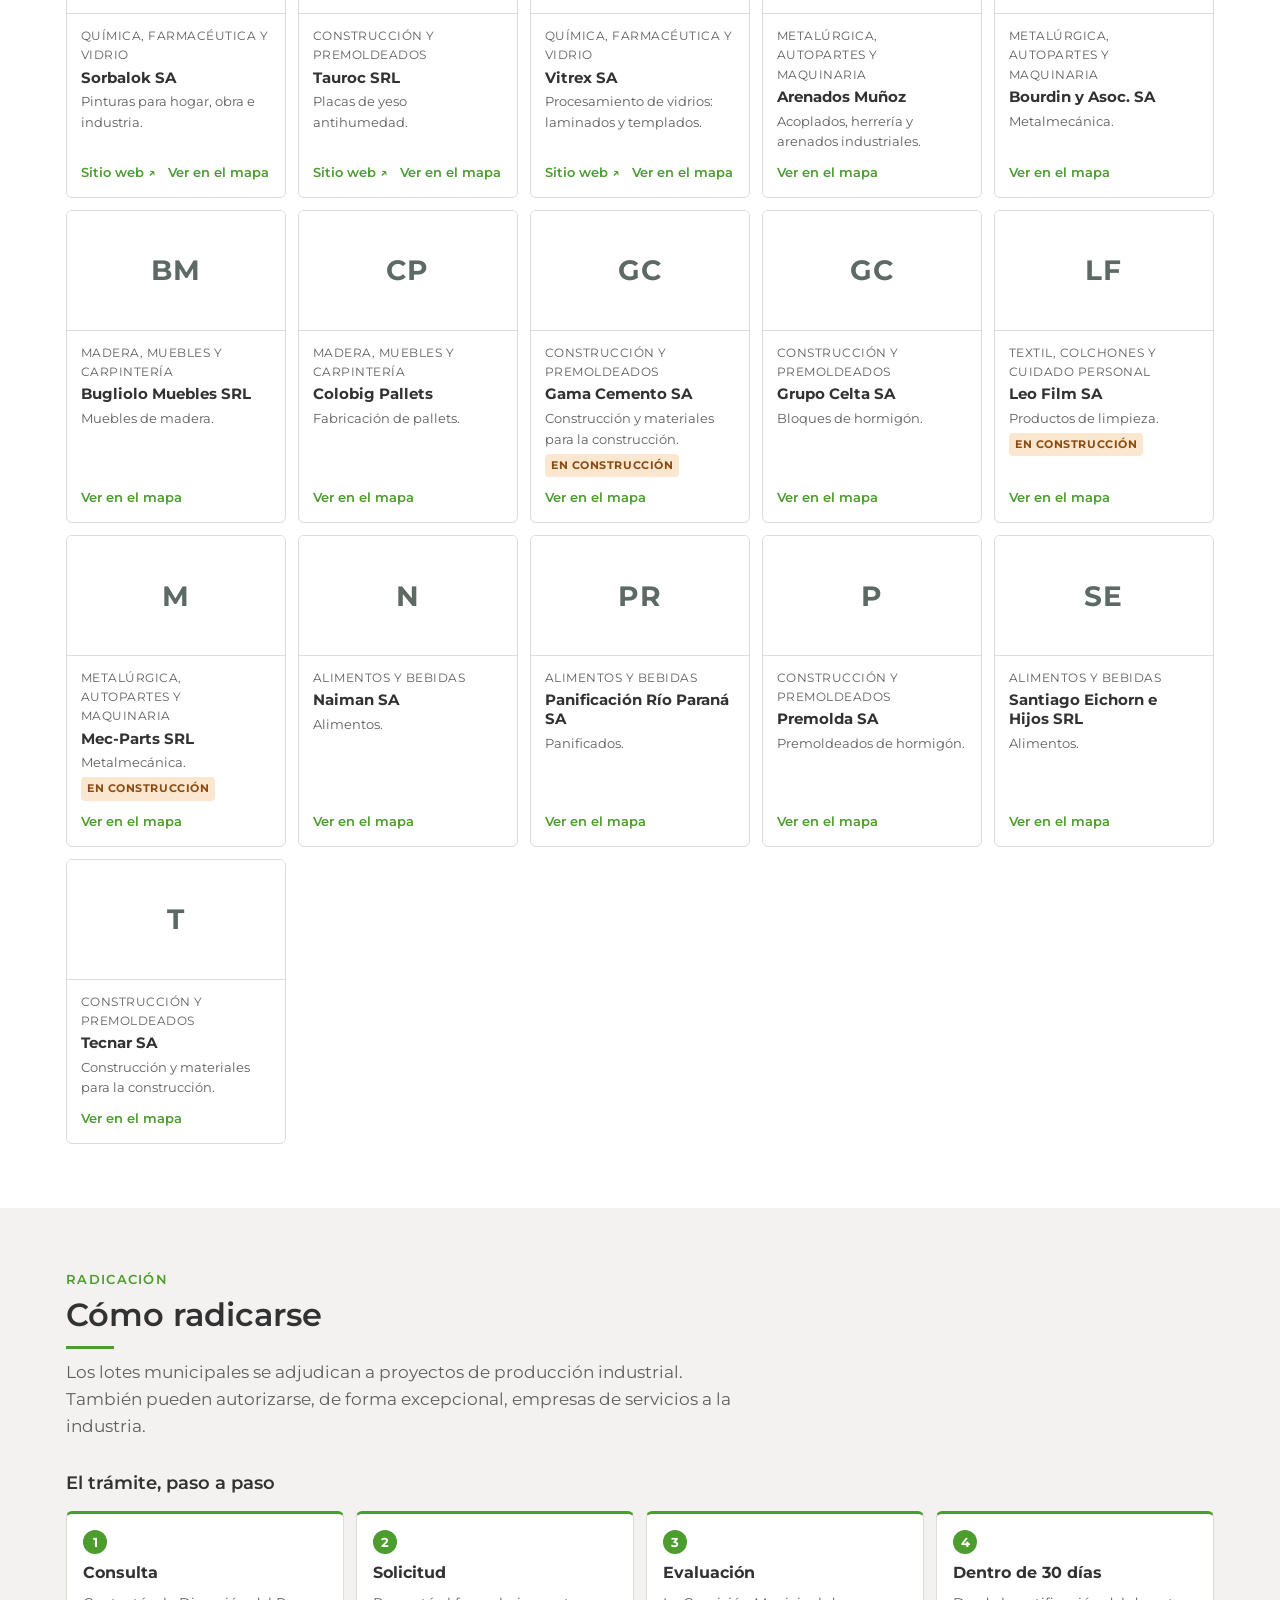
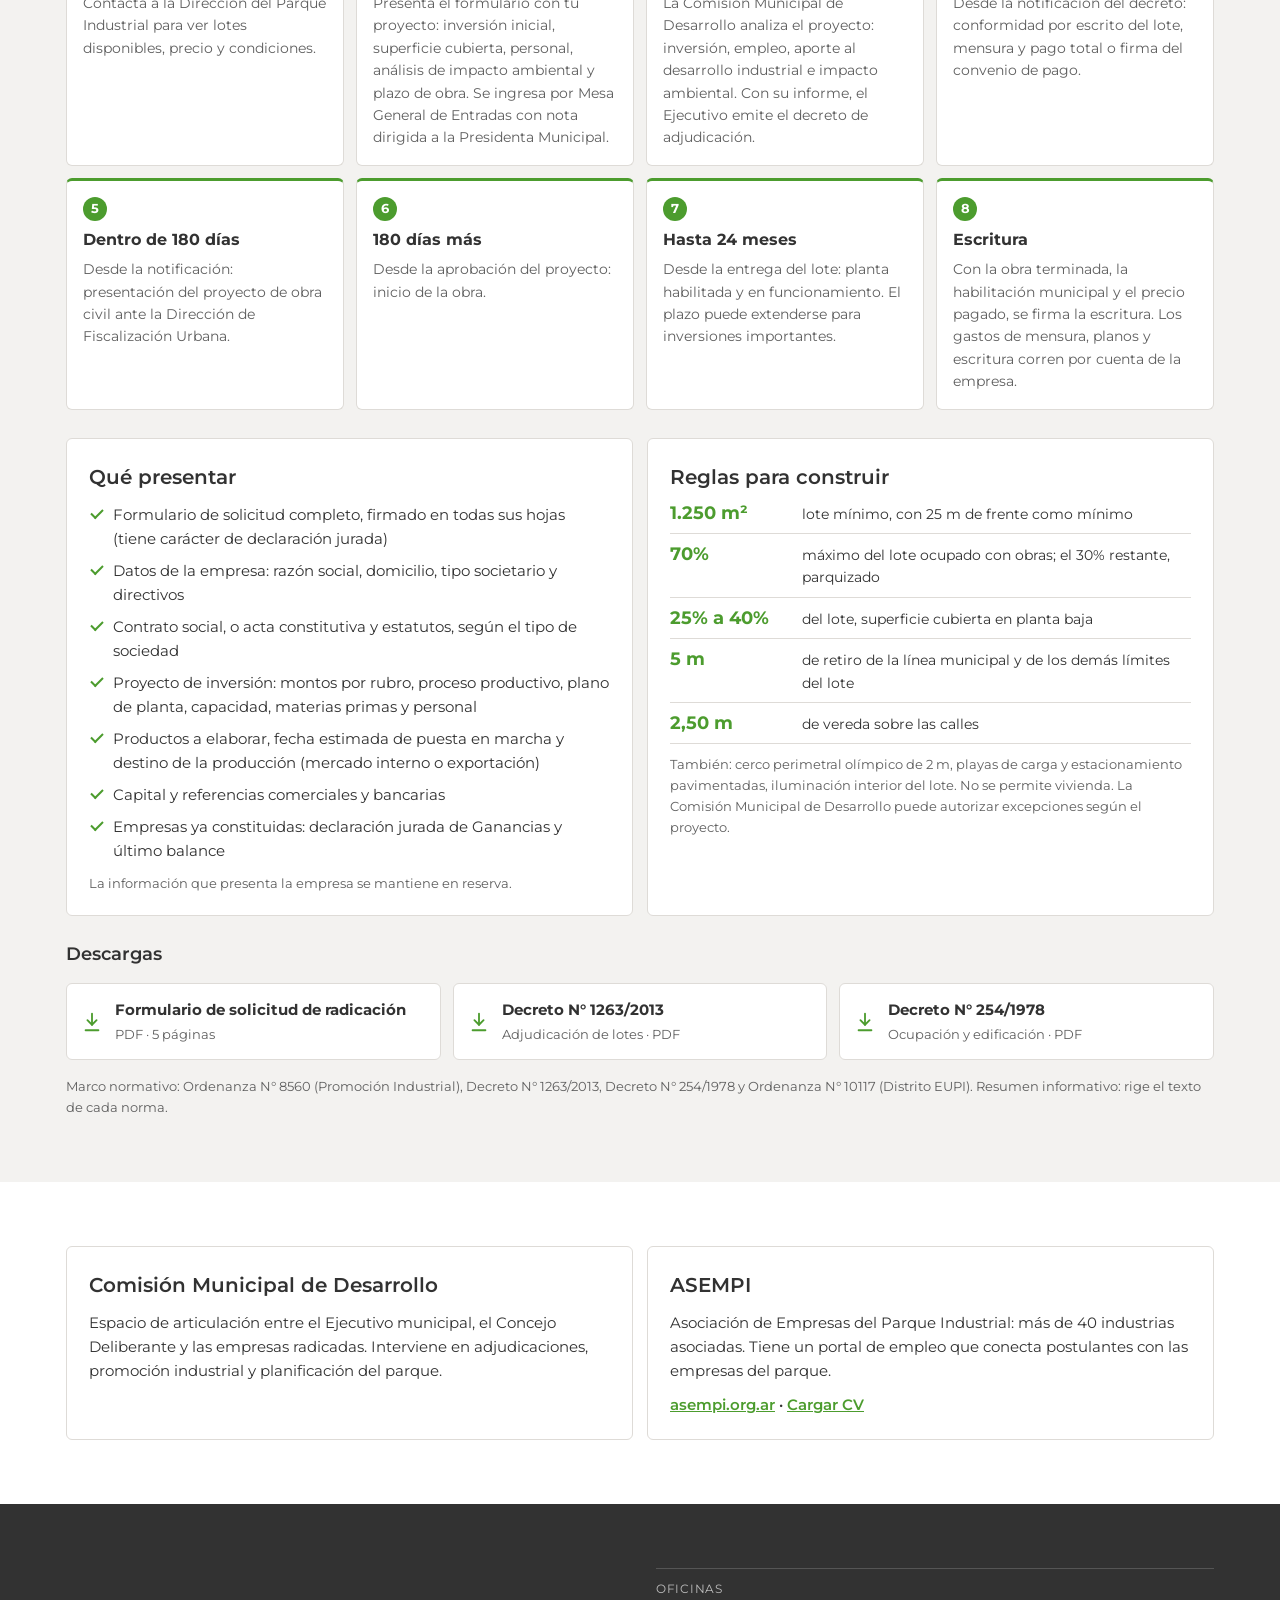
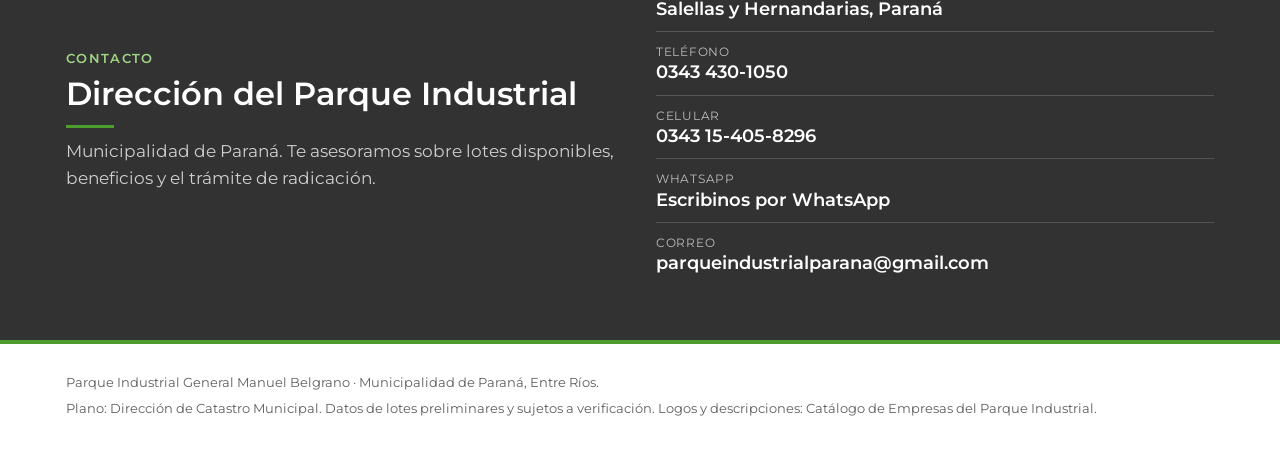
==== commit 63e63169: "Solicitud de radicación: nota dirigida a la Presidenta Municipal Co-Authored-By: Claude Opus 5.5 <no" ====
--- a/index.html
+++ b/index.html
@@ -11,7 +11,7 @@
 </script>
 <link rel="preconnect" href="https://fonts.googleapis.com">
 <link rel="stylesheet" href="https://fonts.googleapis.com/css2?family=Montserrat:wght@400;500;600;700&family=IBM+Plex+Mono:wght@400;500&display=swap">
-<link rel="stylesheet" href="sitio.css?v=202611021357">
+<link rel="stylesheet" href="sitio.css?v=202611021400">
 </head>
 <body>
 <a class="saltar" href="#lotes">Ir a lotes disponibles</a>
@@ -235,7 +235,7 @@
       <h3 class="sub">El trámite, paso a paso</h3>
       <ol class="linea">
         <li><b>Consulta</b><span>Contactá a la Dirección del Parque Industrial para ver lotes disponibles, precio y condiciones.</span></li>
-        <li><b>Solicitud</b><span>Presentá el formulario con tu proyecto: inversión inicial, superficie cubierta, personal, análisis de impacto ambiental y plazo de obra. Se ingresa por Mesa General de Entradas con nota a la Secretaría de Hacienda y Producción.</span></li>
+        <li><b>Solicitud</b><span>Presentá el formulario con tu proyecto: inversión inicial, superficie cubierta, personal, análisis de impacto ambiental y plazo de obra. Se ingresa por Mesa General de Entradas con nota dirigida a la Presidenta Municipal.</span></li>
         <li><b>Evaluación</b><span>La Comisión Municipal de Desarrollo analiza el proyecto: inversión, empleo, aporte al desarrollo industrial e impacto ambiental. Con su informe, el Ejecutivo emite el decreto de adjudicación.</span></li>
         <li><b>Dentro de 30 días</b><span>Desde la notificación del decreto: conformidad por escrito del lote, mensura y pago total o firma del convenio de pago.</span></li>
         <li><b>Dentro de 180 días</b><span>Desde la notificación: presentación del proyecto de obra civil ante la Dirección de Fiscalización Urbana.</span></li>
@@ -316,7 +316,7 @@
   </div>
 </footer>
 
-<script src="config.js?v=202611021357"></script>
-<script src="sitio.js?v=202611021357"></script>
+<script src="config.js?v=202611021400"></script>
+<script src="sitio.js?v=202611021400"></script>
 </body>
 </html>
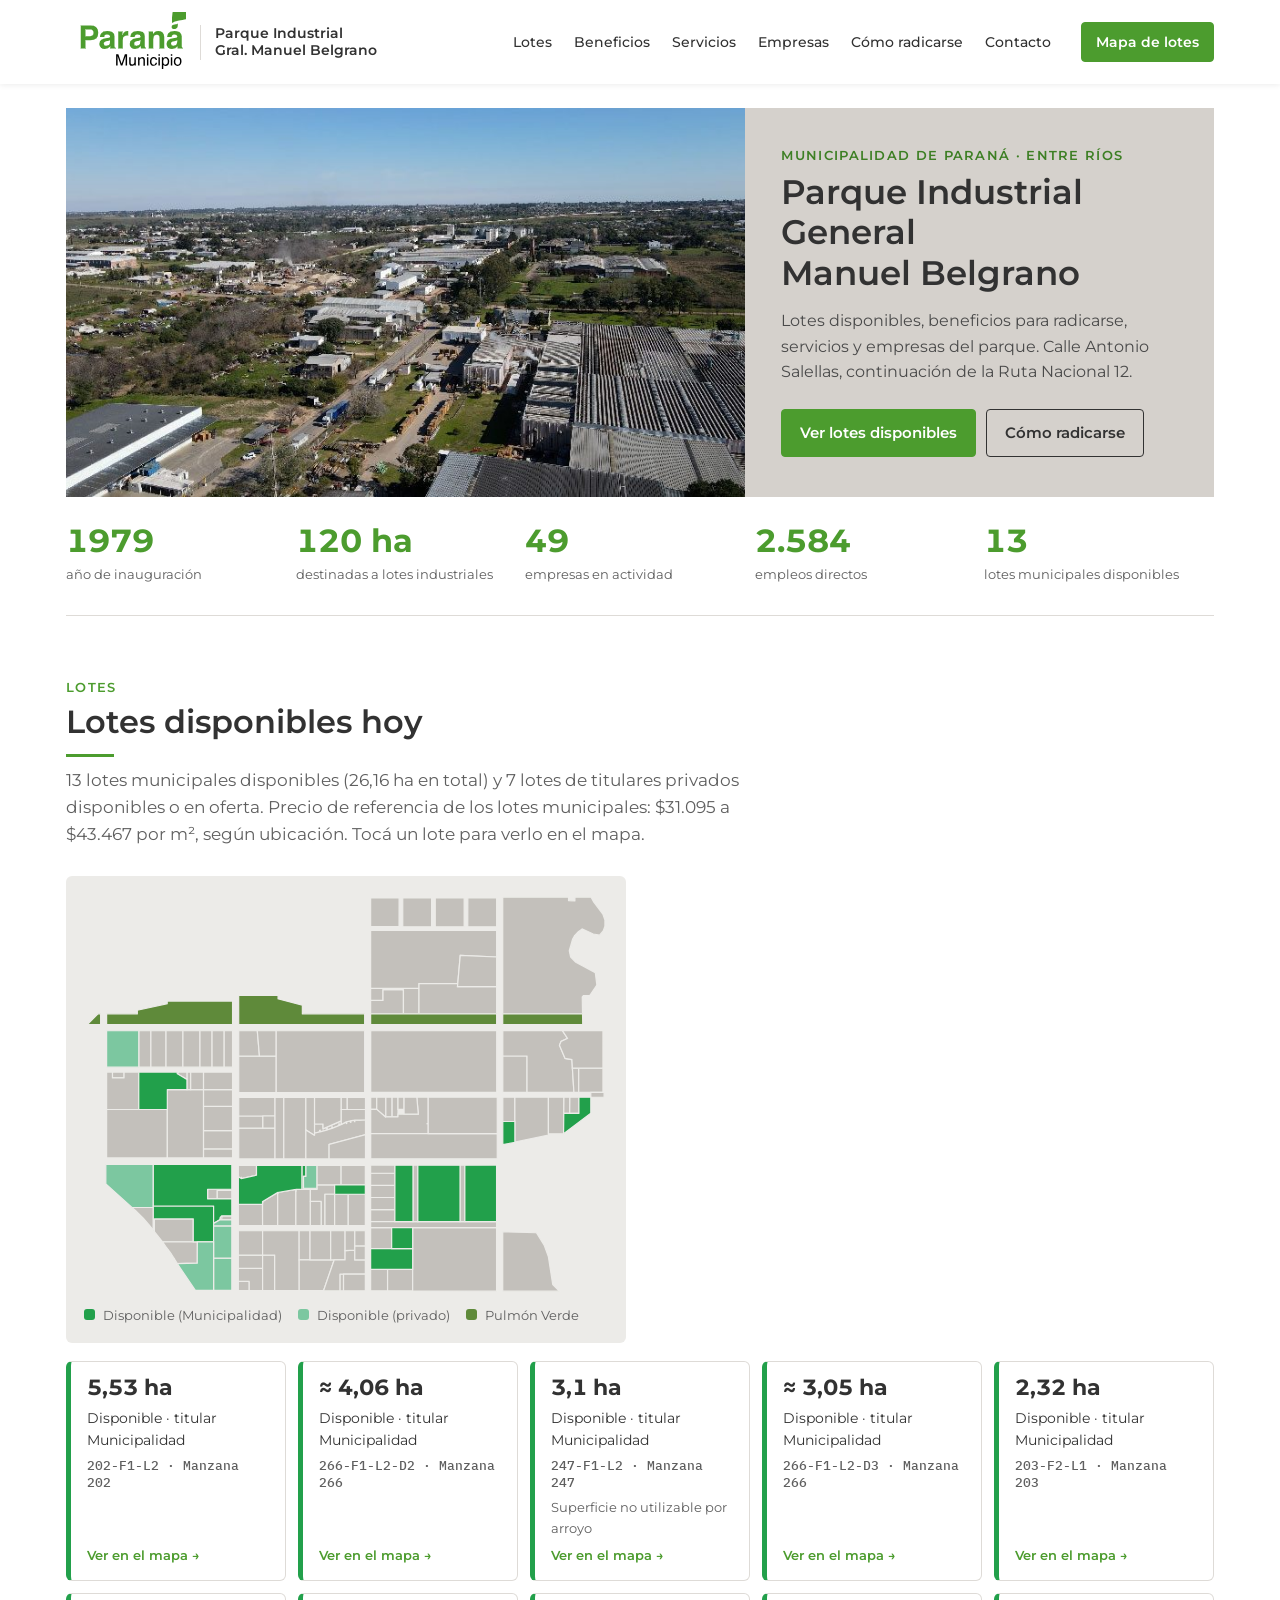
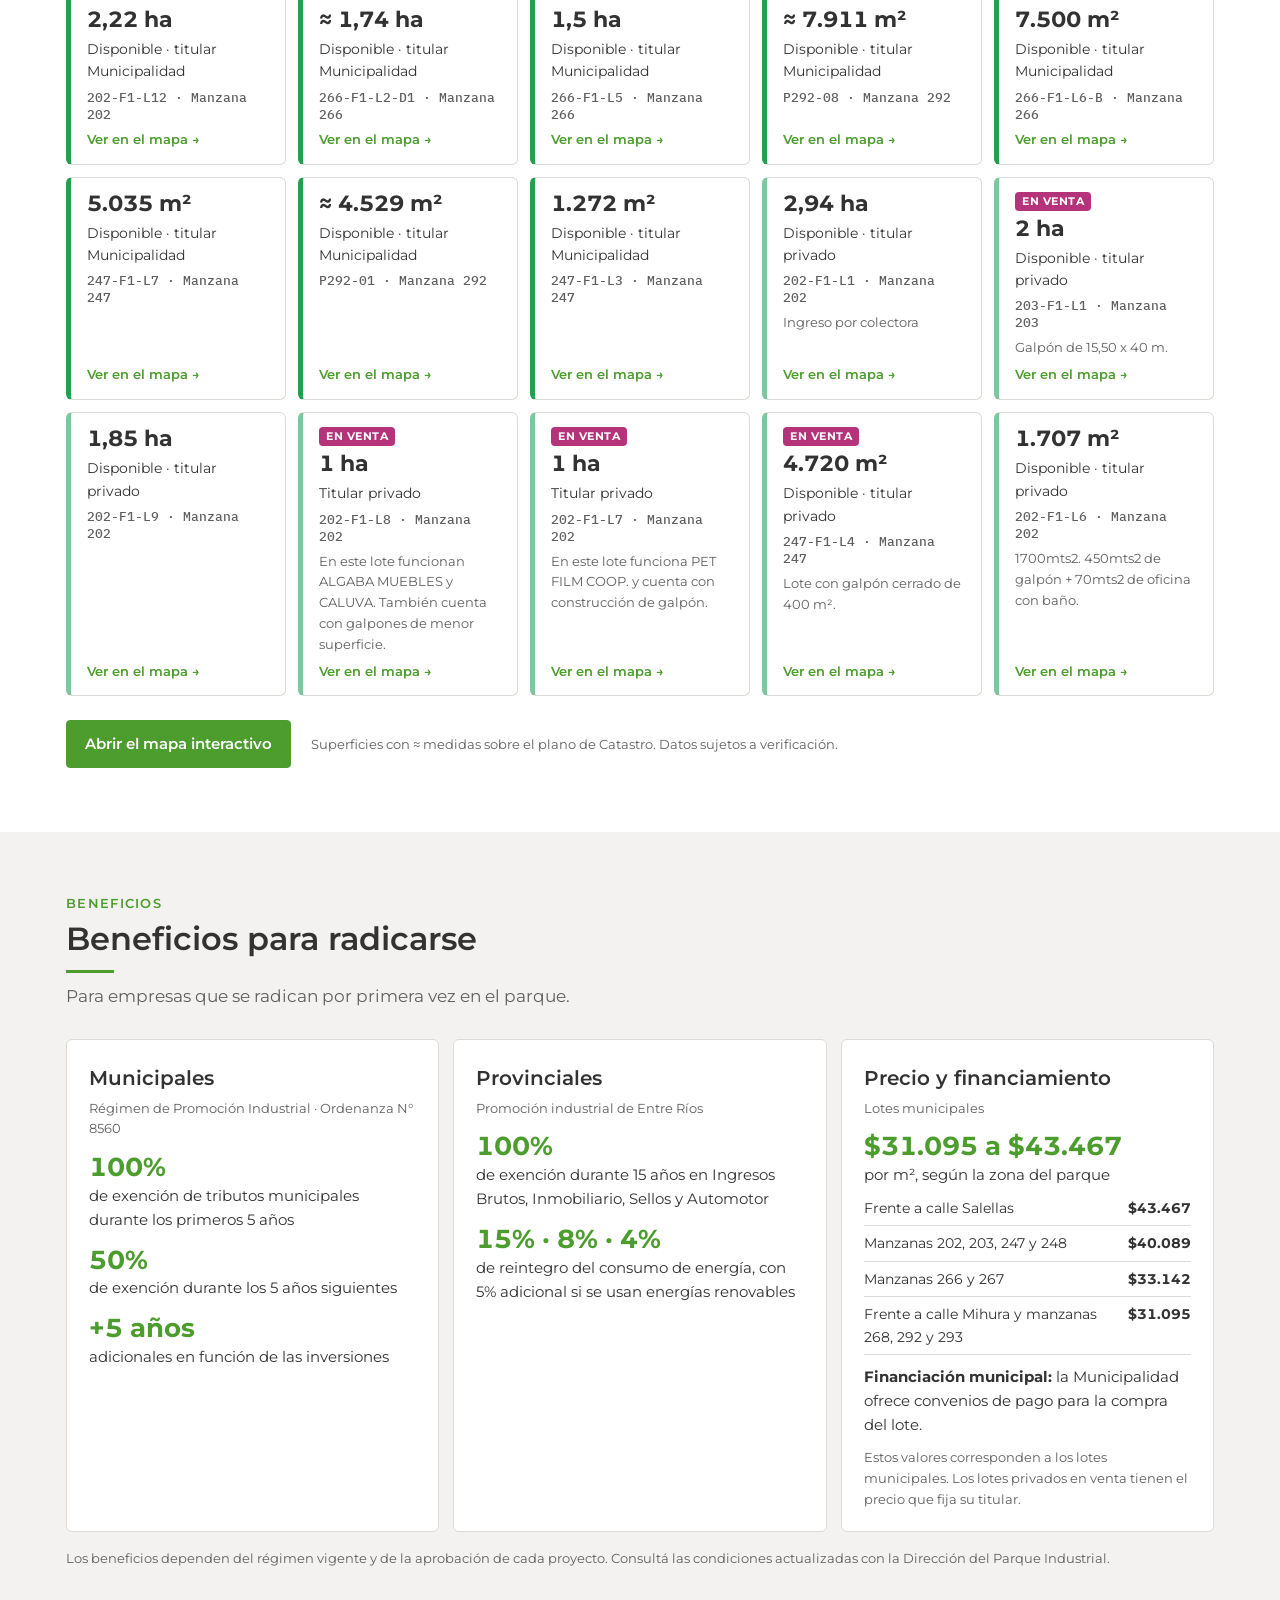
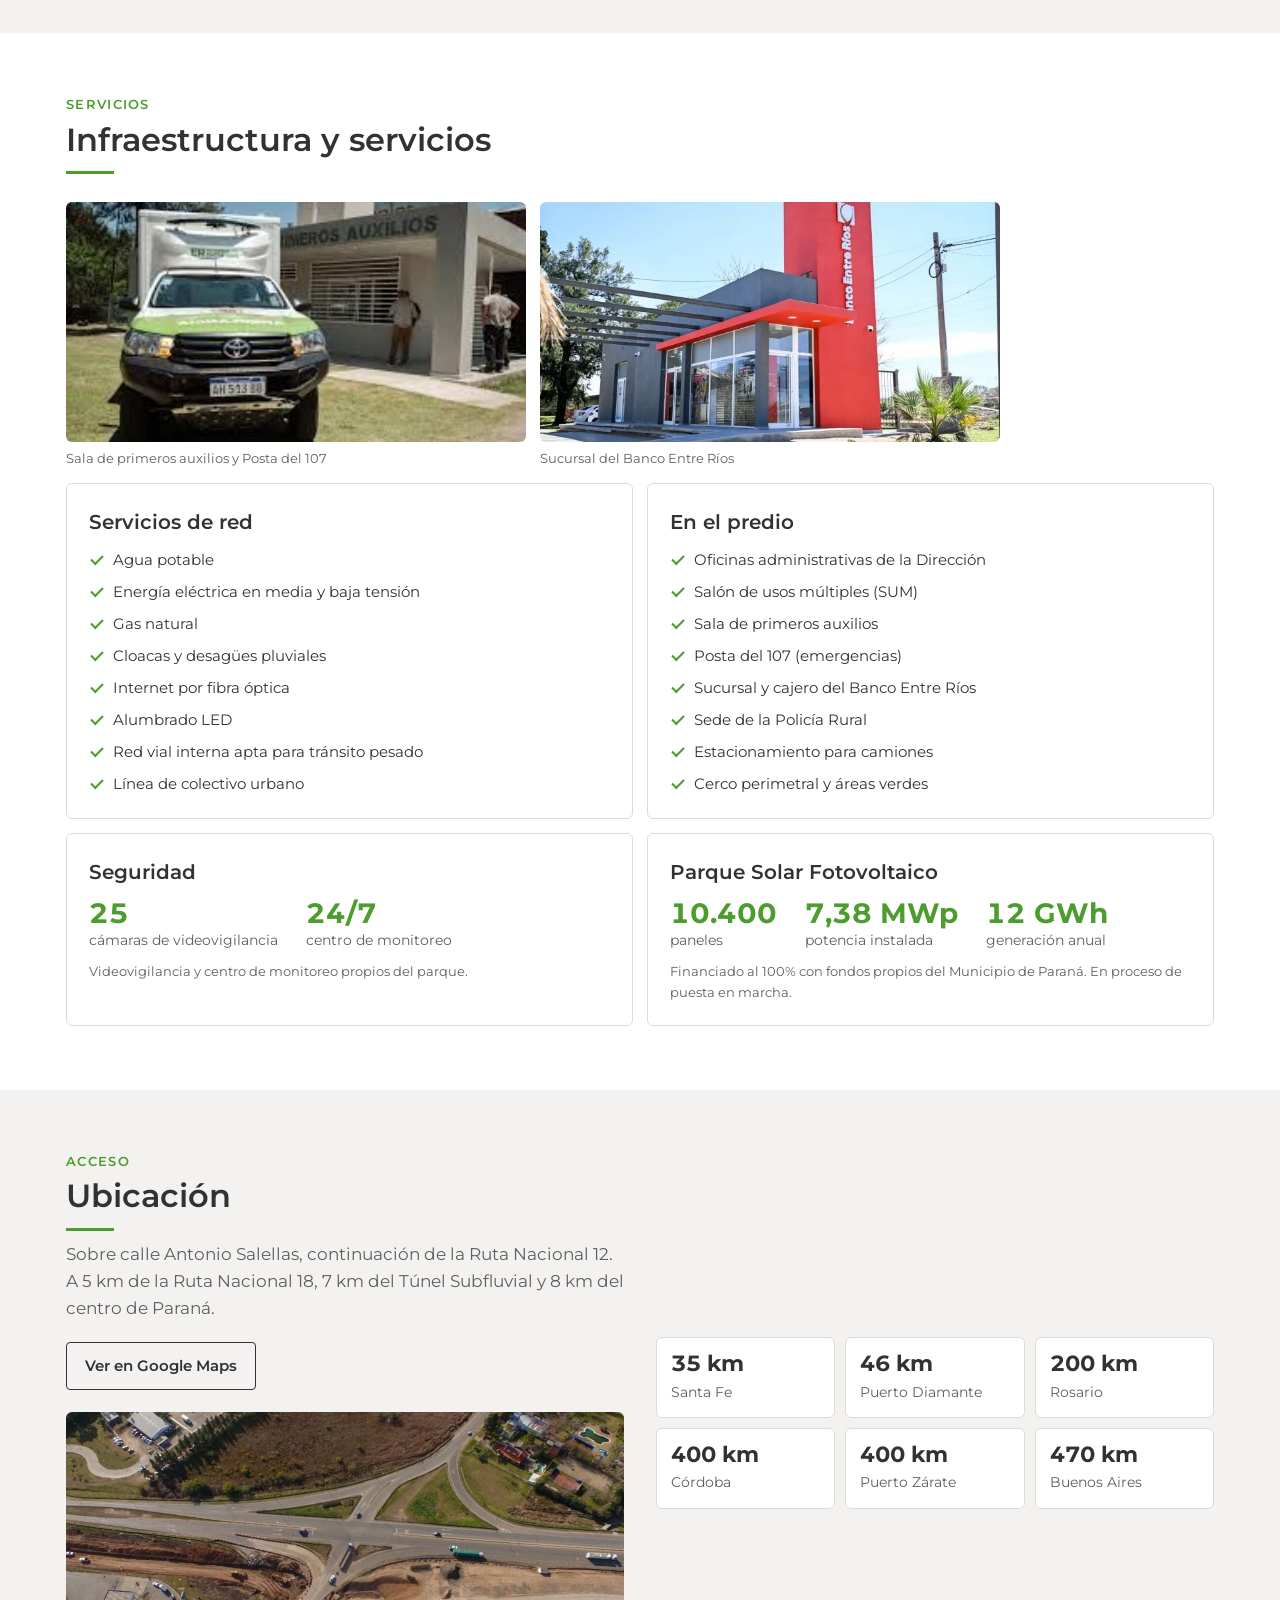
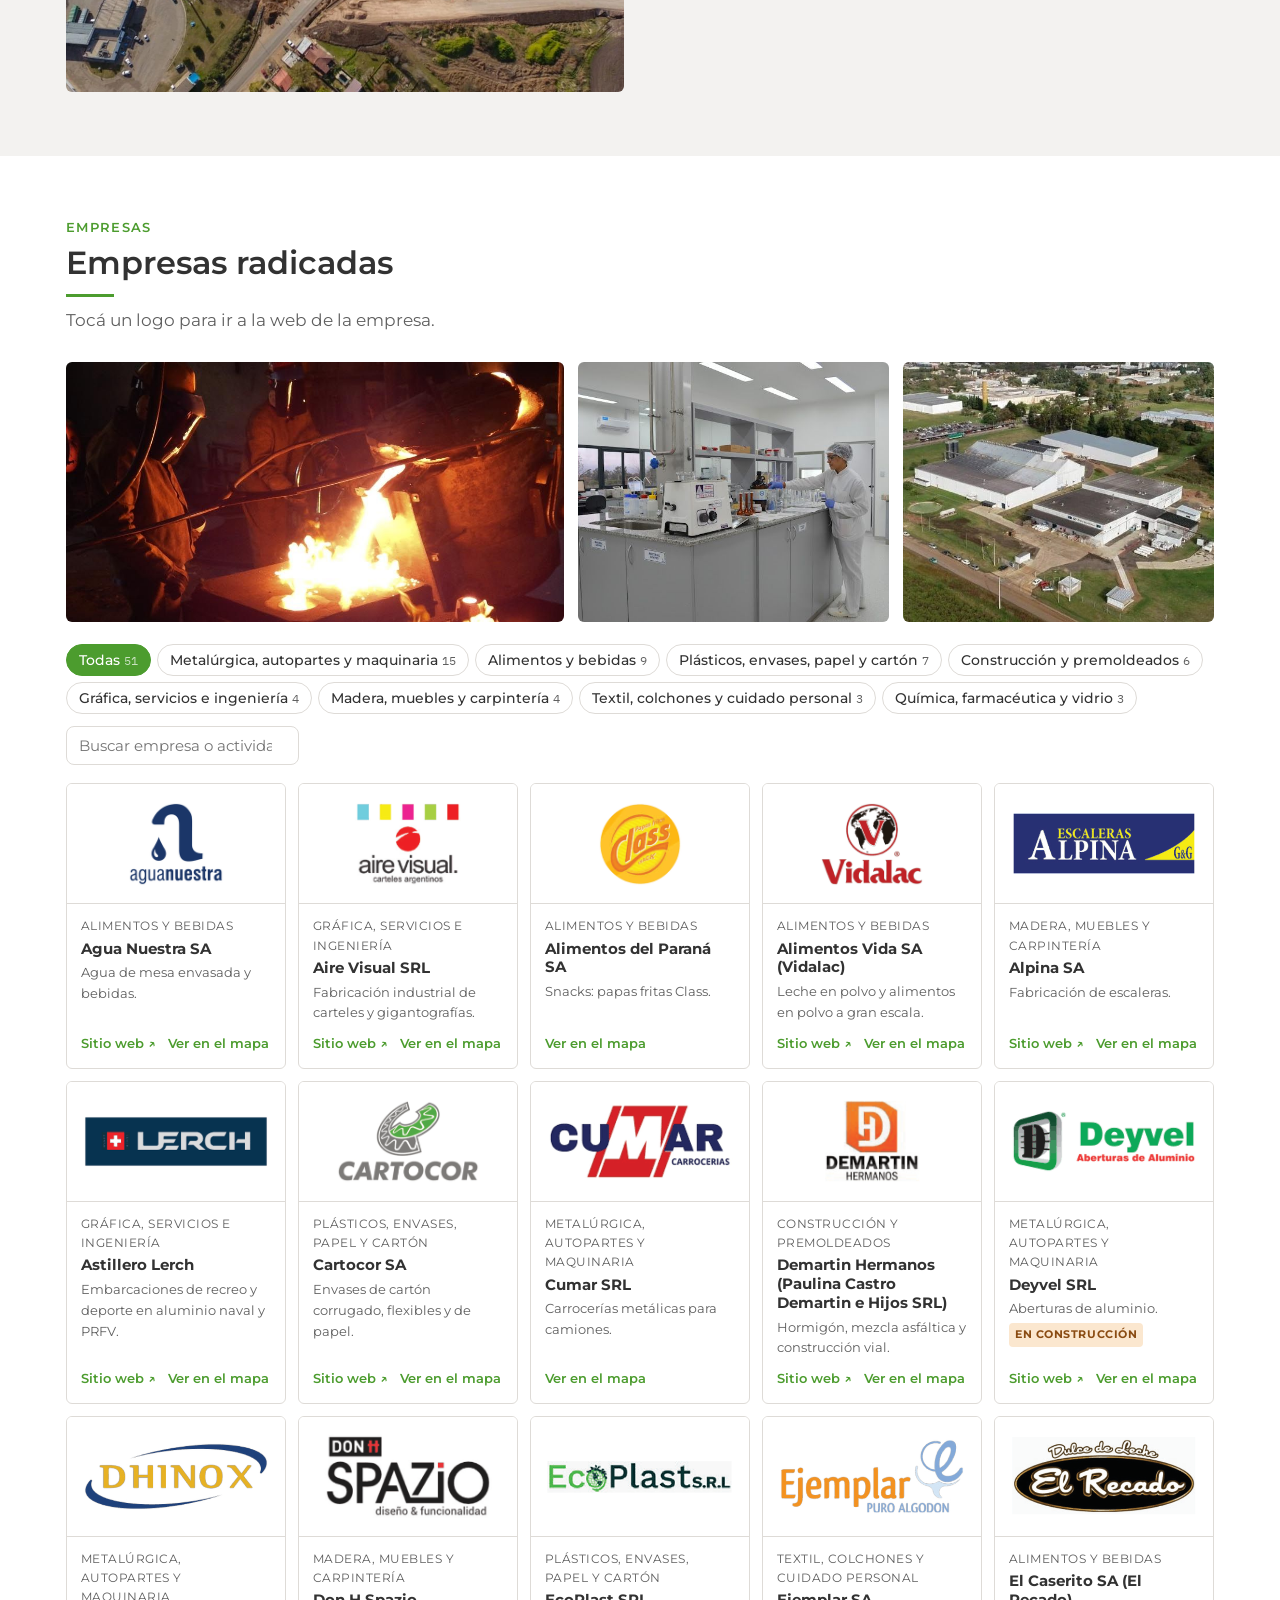
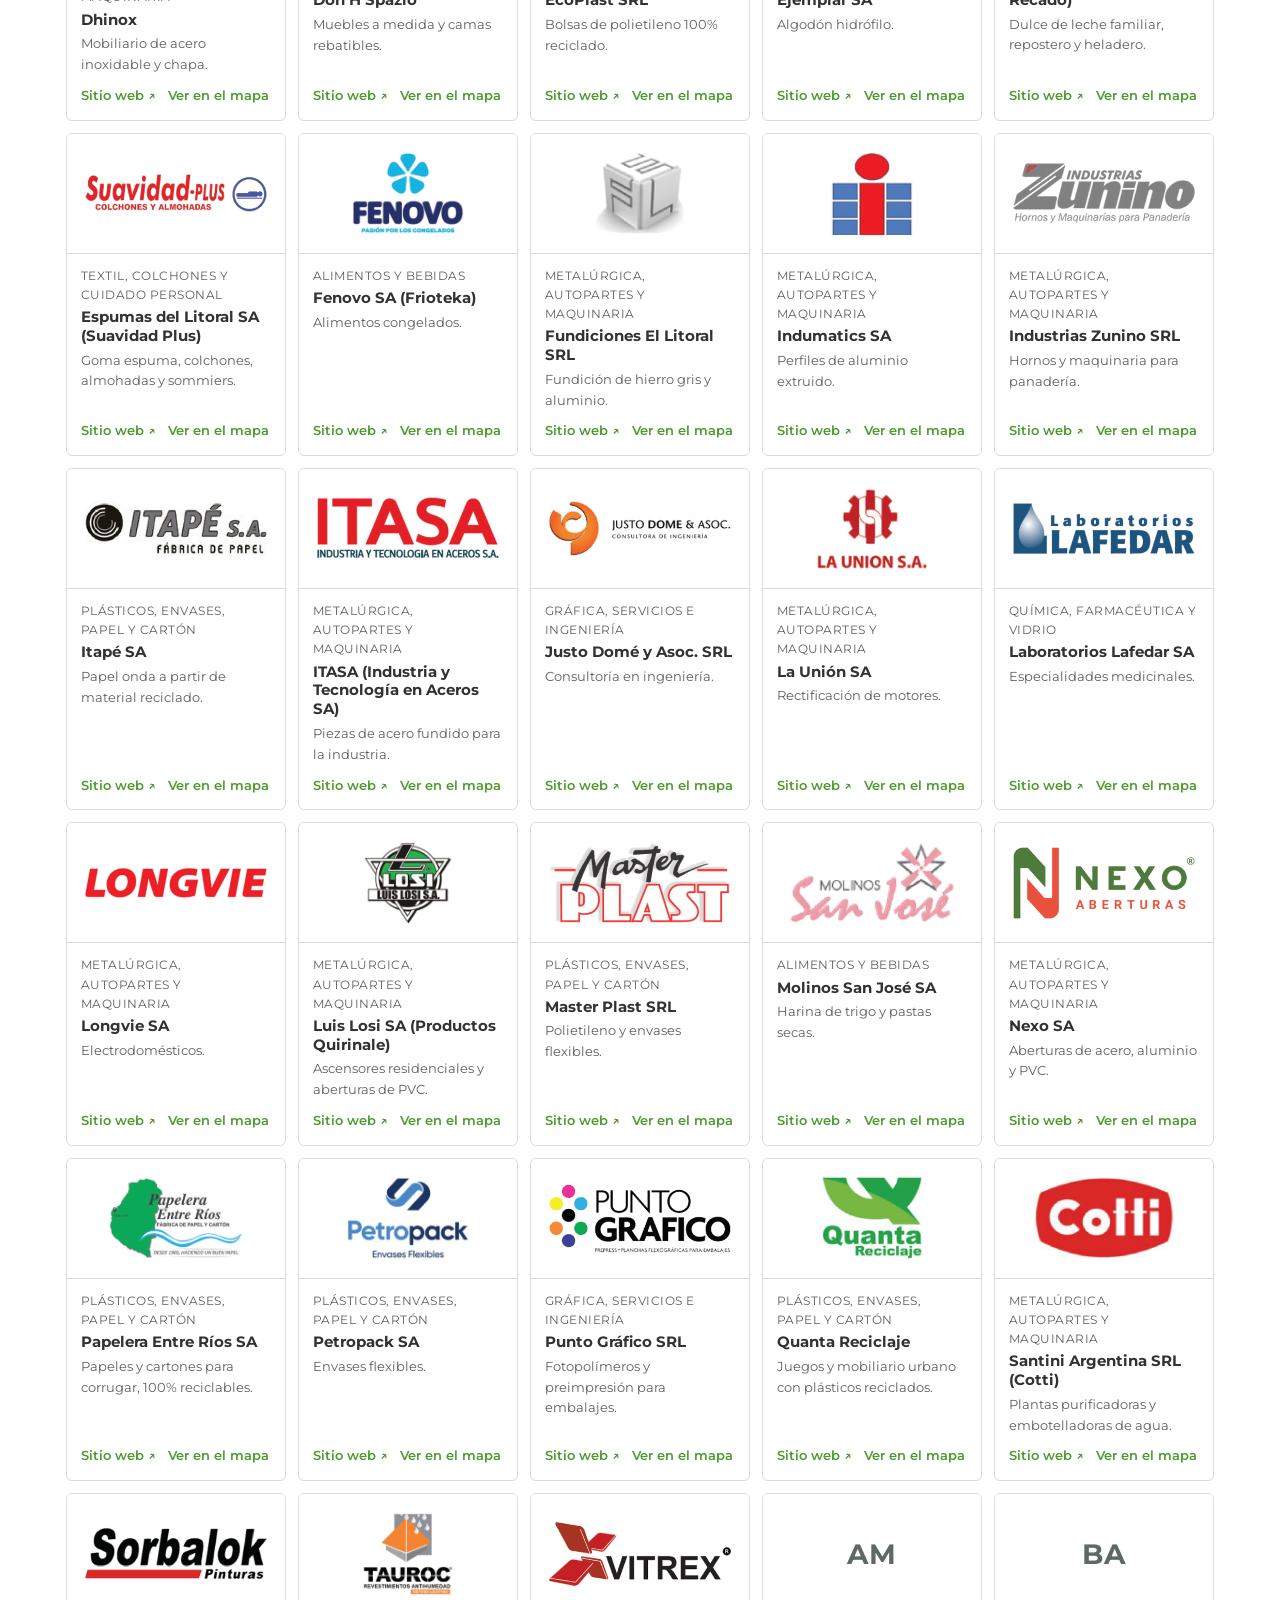
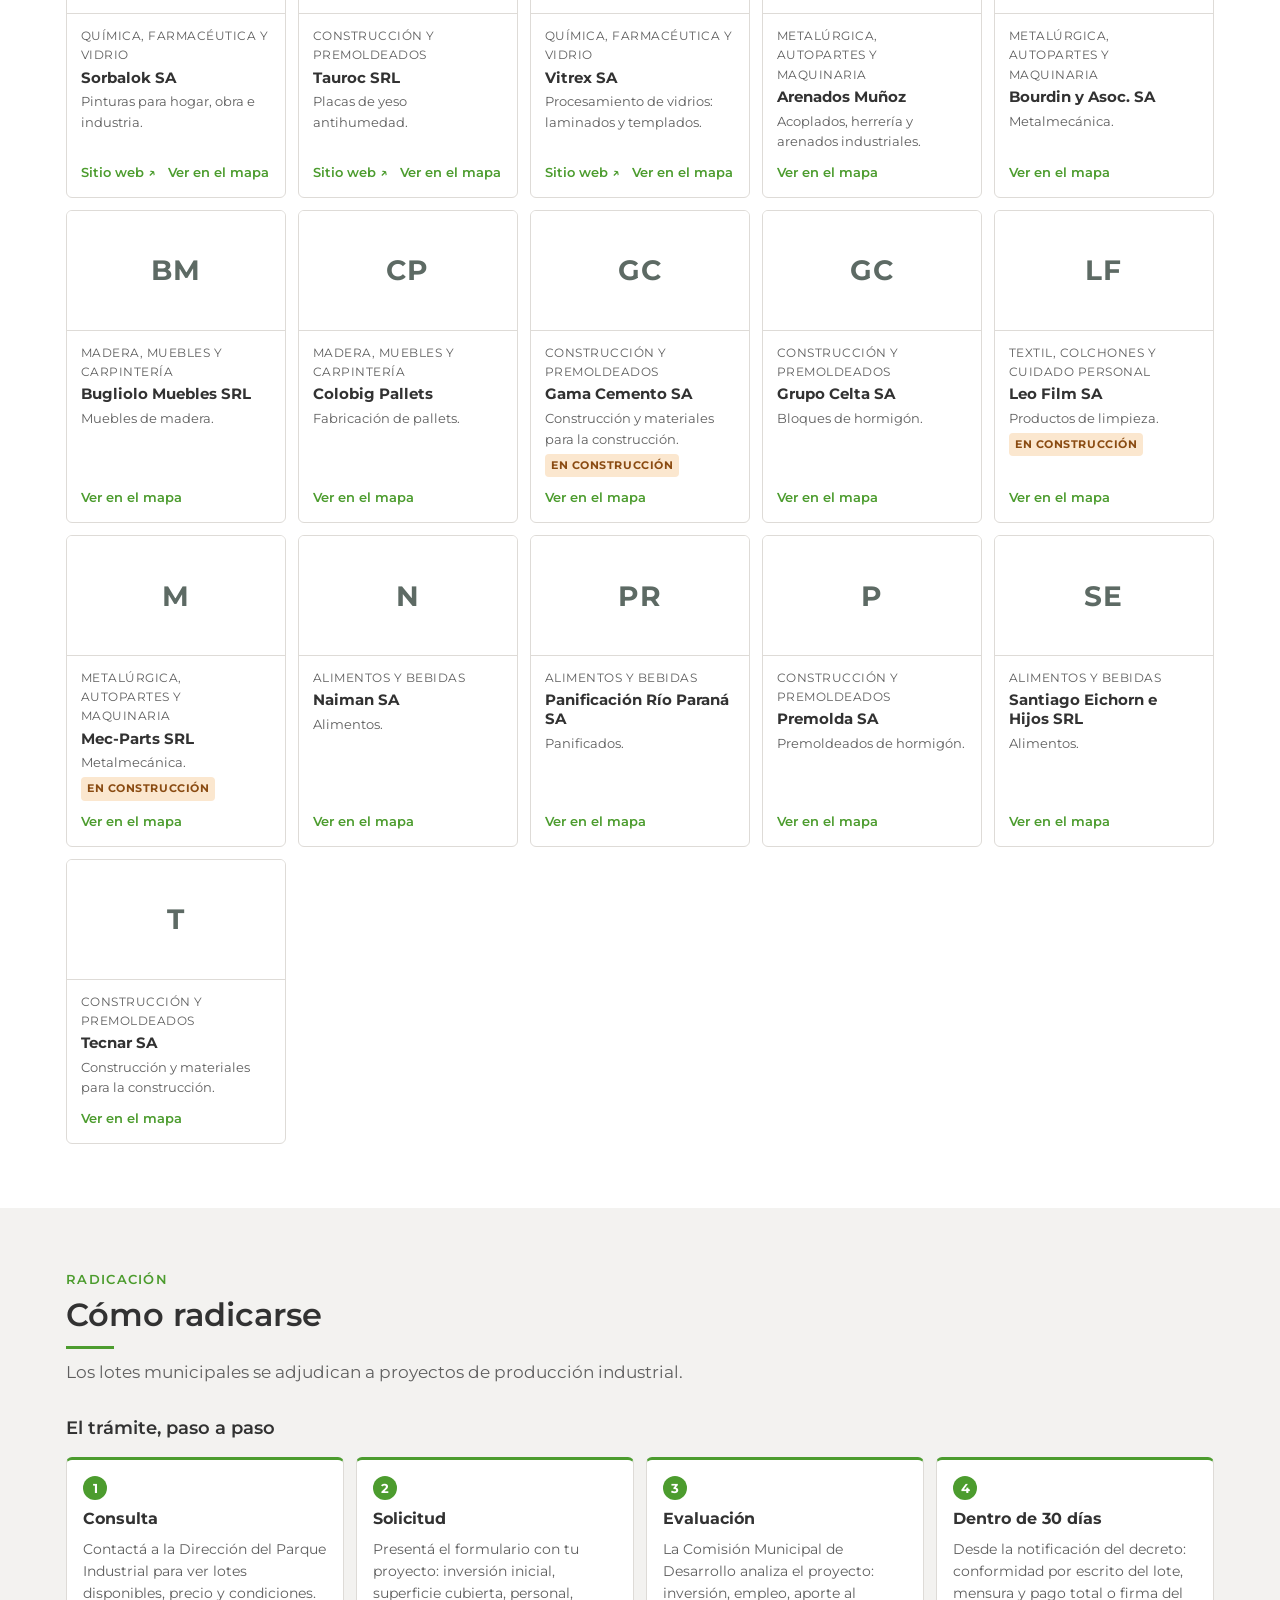
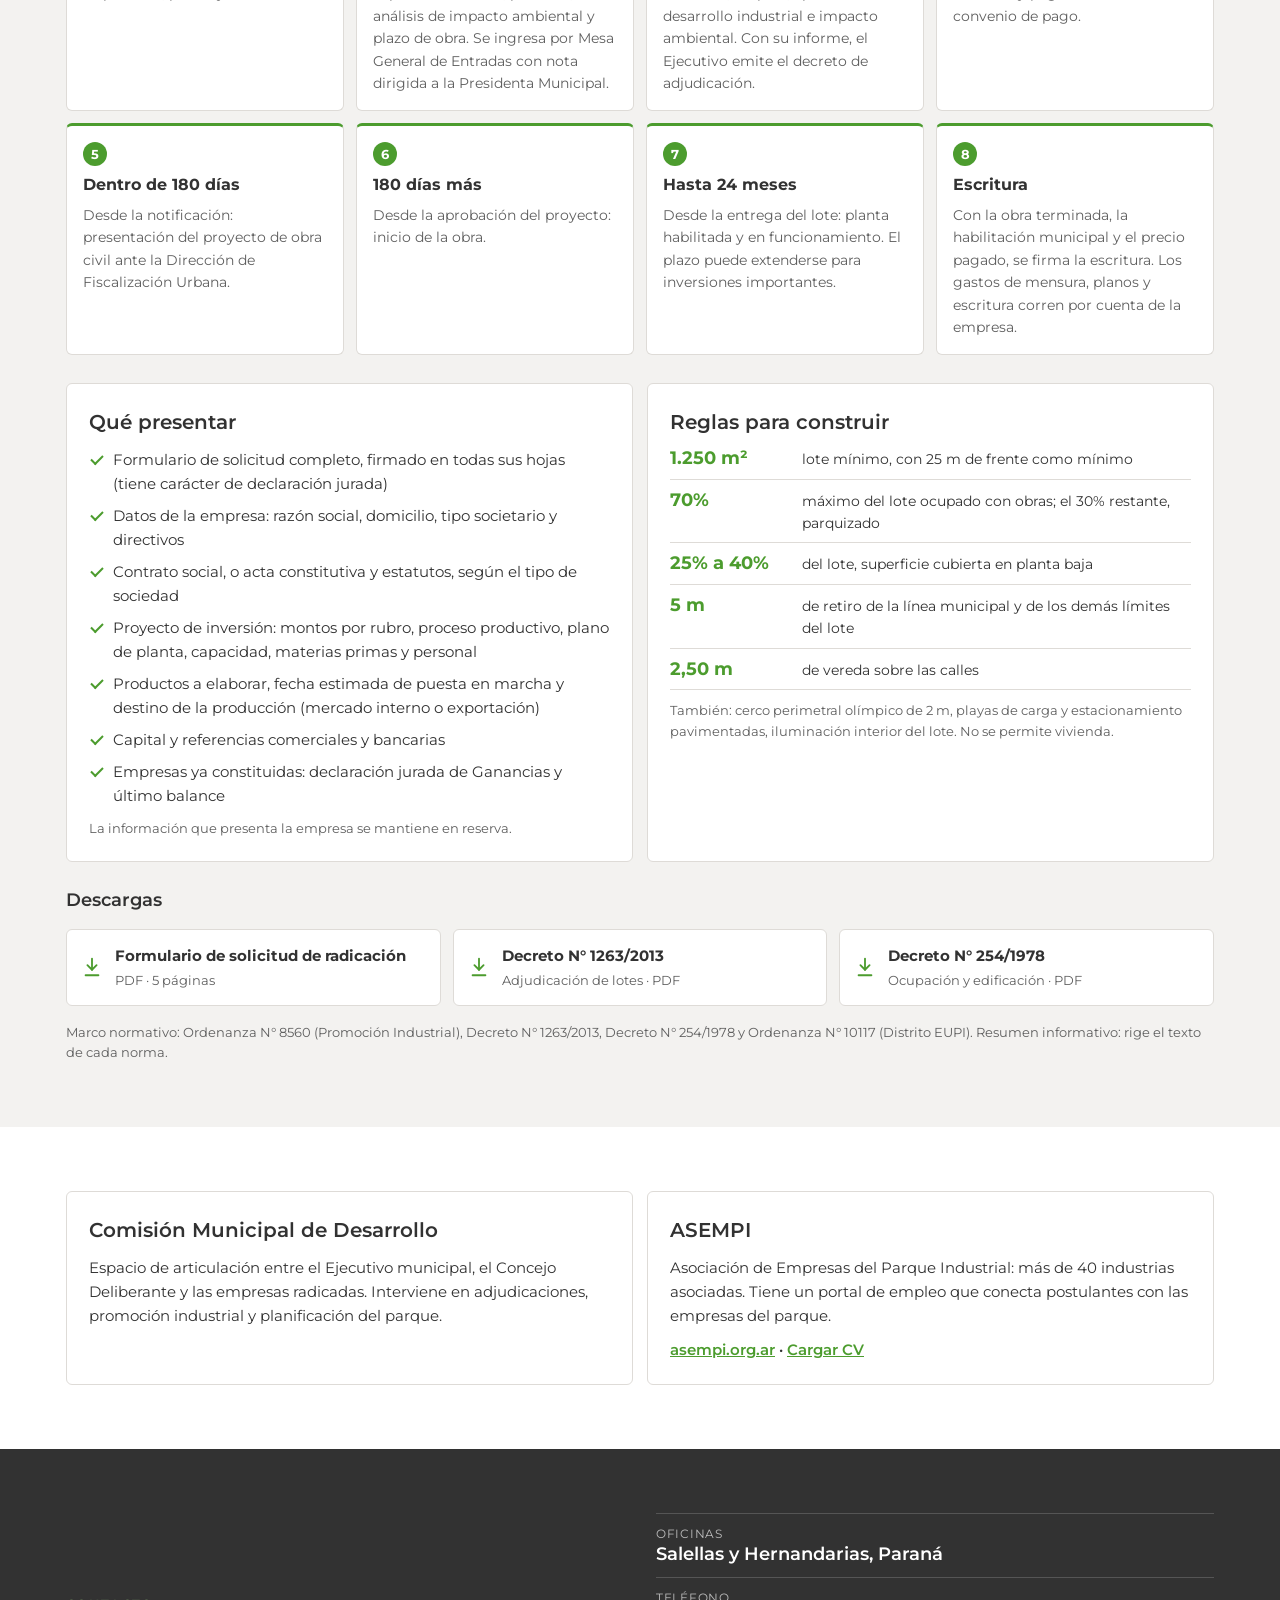
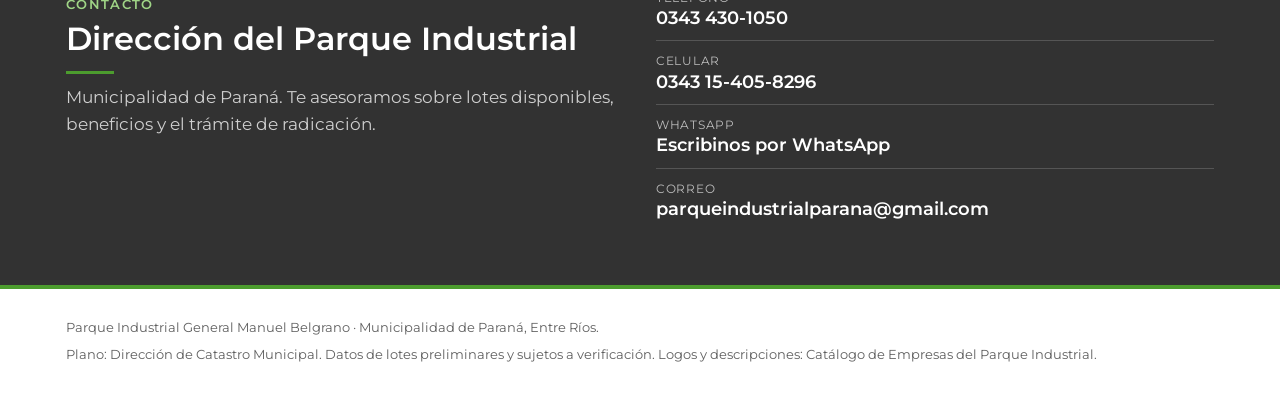
==== commit 7ad63581: "Radicación: solo proyectos industriales y sin mención de excepciones Co-Authored-By: Claude Opus 5.5" ====
--- a/index.html
+++ b/index.html
@@ -11,7 +11,7 @@
 </script>
 <link rel="preconnect" href="https://fonts.googleapis.com">
 <link rel="stylesheet" href="https://fonts.googleapis.com/css2?family=Montserrat:wght@400;500;600;700&family=IBM+Plex+Mono:wght@400;500&display=swap">
-<link rel="stylesheet" href="sitio.css?v=202611021400">
+<link rel="stylesheet" href="sitio.css?v=202611021402">
 </head>
 <body>
 <a class="saltar" href="#lotes">Ir a lotes disponibles</a>
@@ -229,7 +229,7 @@
       <div class="sec-head">
         <p class="eyebrow">Radicación</p>
         <h2 id="t-rad">Cómo radicarse</h2>
-        <p class="sec-lead">Los lotes municipales se adjudican a proyectos de producción industrial. También pueden autorizarse, de forma excepcional, empresas de servicios a la industria.</p>
+        <p class="sec-lead">Los lotes municipales se adjudican a proyectos de producción industrial.</p>
       </div>
 
       <h3 class="sub">El trámite, paso a paso</h3>
@@ -267,7 +267,7 @@
             <li><b>5 m</b><span>de retiro de la línea municipal y de los demás límites del lote</span></li>
             <li><b>2,50 m</b><span>de vereda sobre las calles</span></li>
           </ul>
-          <p class="nota">También: cerco perimetral olímpico de 2 m, playas de carga y estacionamiento pavimentadas, iluminación interior del lote. No se permite vivienda. La Comisión Municipal de Desarrollo puede autorizar excepciones según el proyecto.</p>
+          <p class="nota">También: cerco perimetral olímpico de 2 m, playas de carga y estacionamiento pavimentadas, iluminación interior del lote. No se permite vivienda.</p>
         </article>
       </div>
 
@@ -316,7 +316,7 @@
   </div>
 </footer>
 
-<script src="config.js?v=202611021400"></script>
-<script src="sitio.js?v=202611021400"></script>
+<script src="config.js?v=202611021402"></script>
+<script src="sitio.js?v=202611021402"></script>
 </body>
 </html>
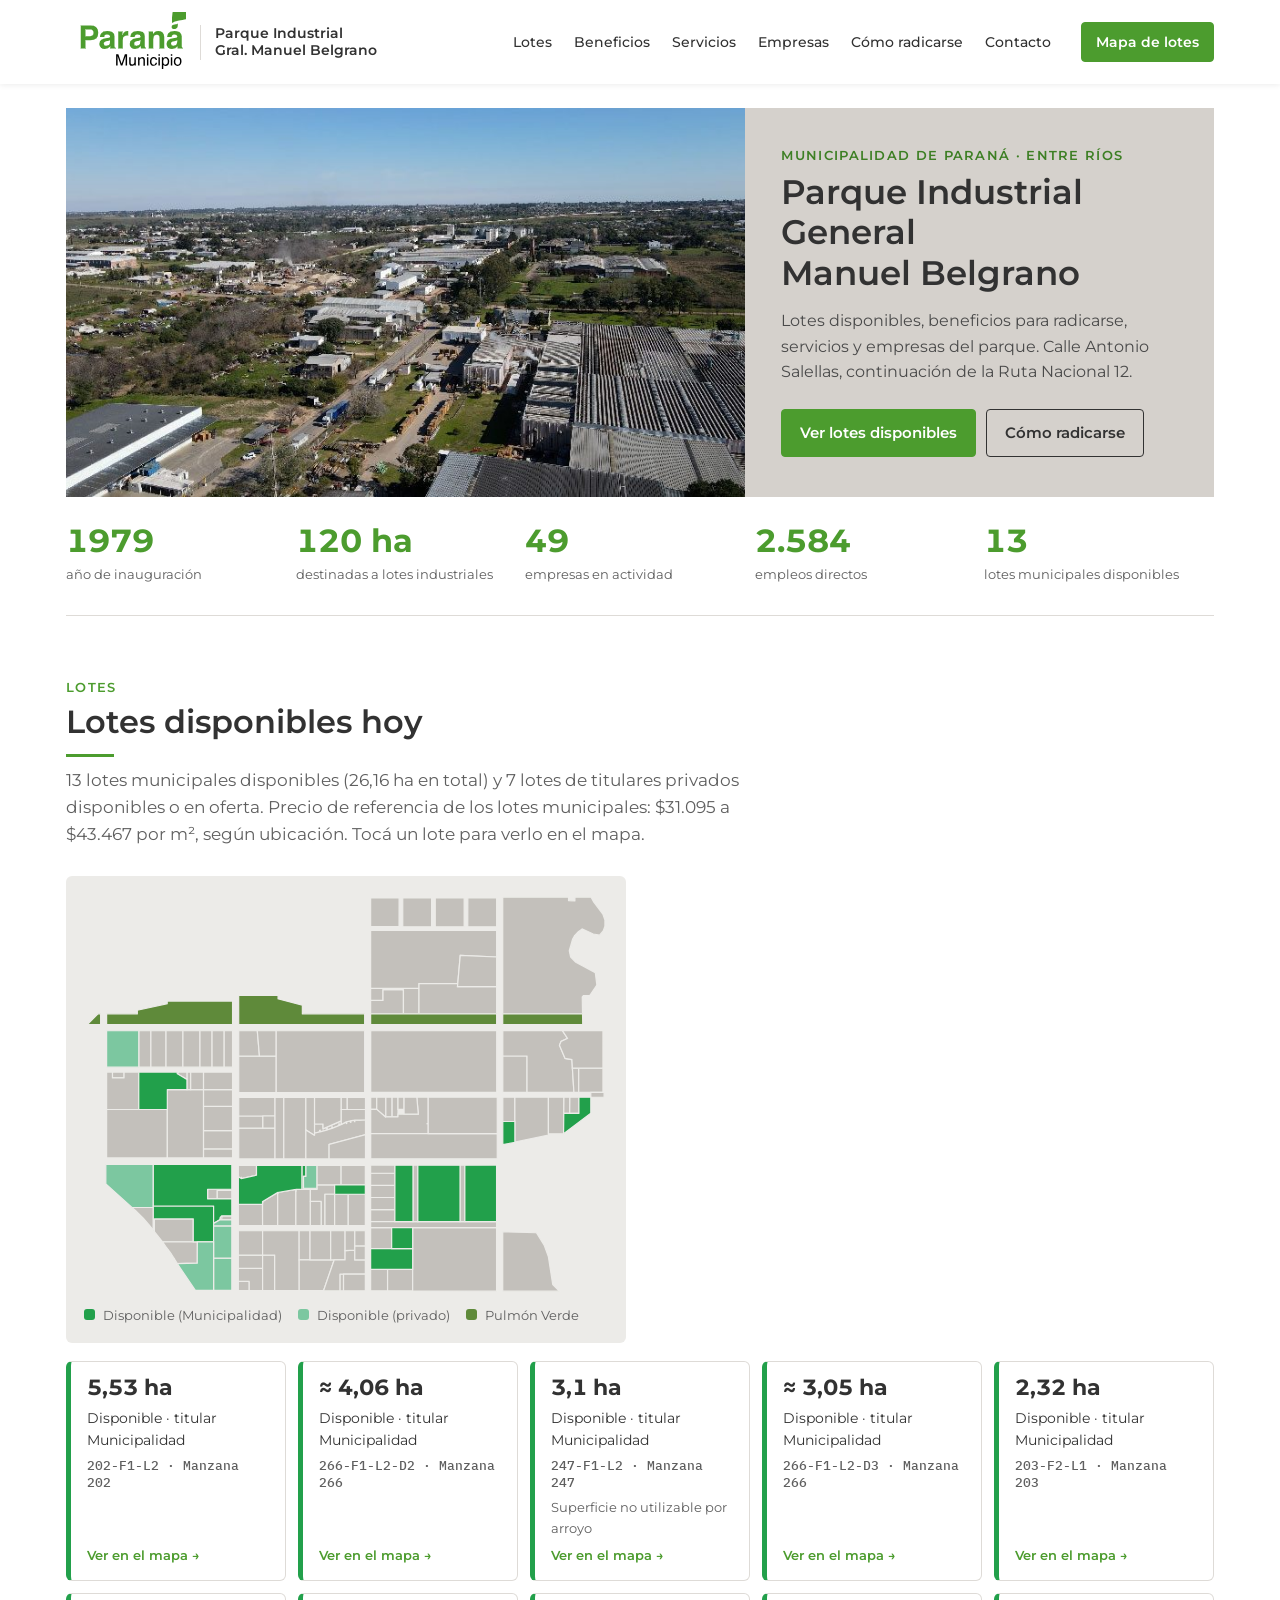
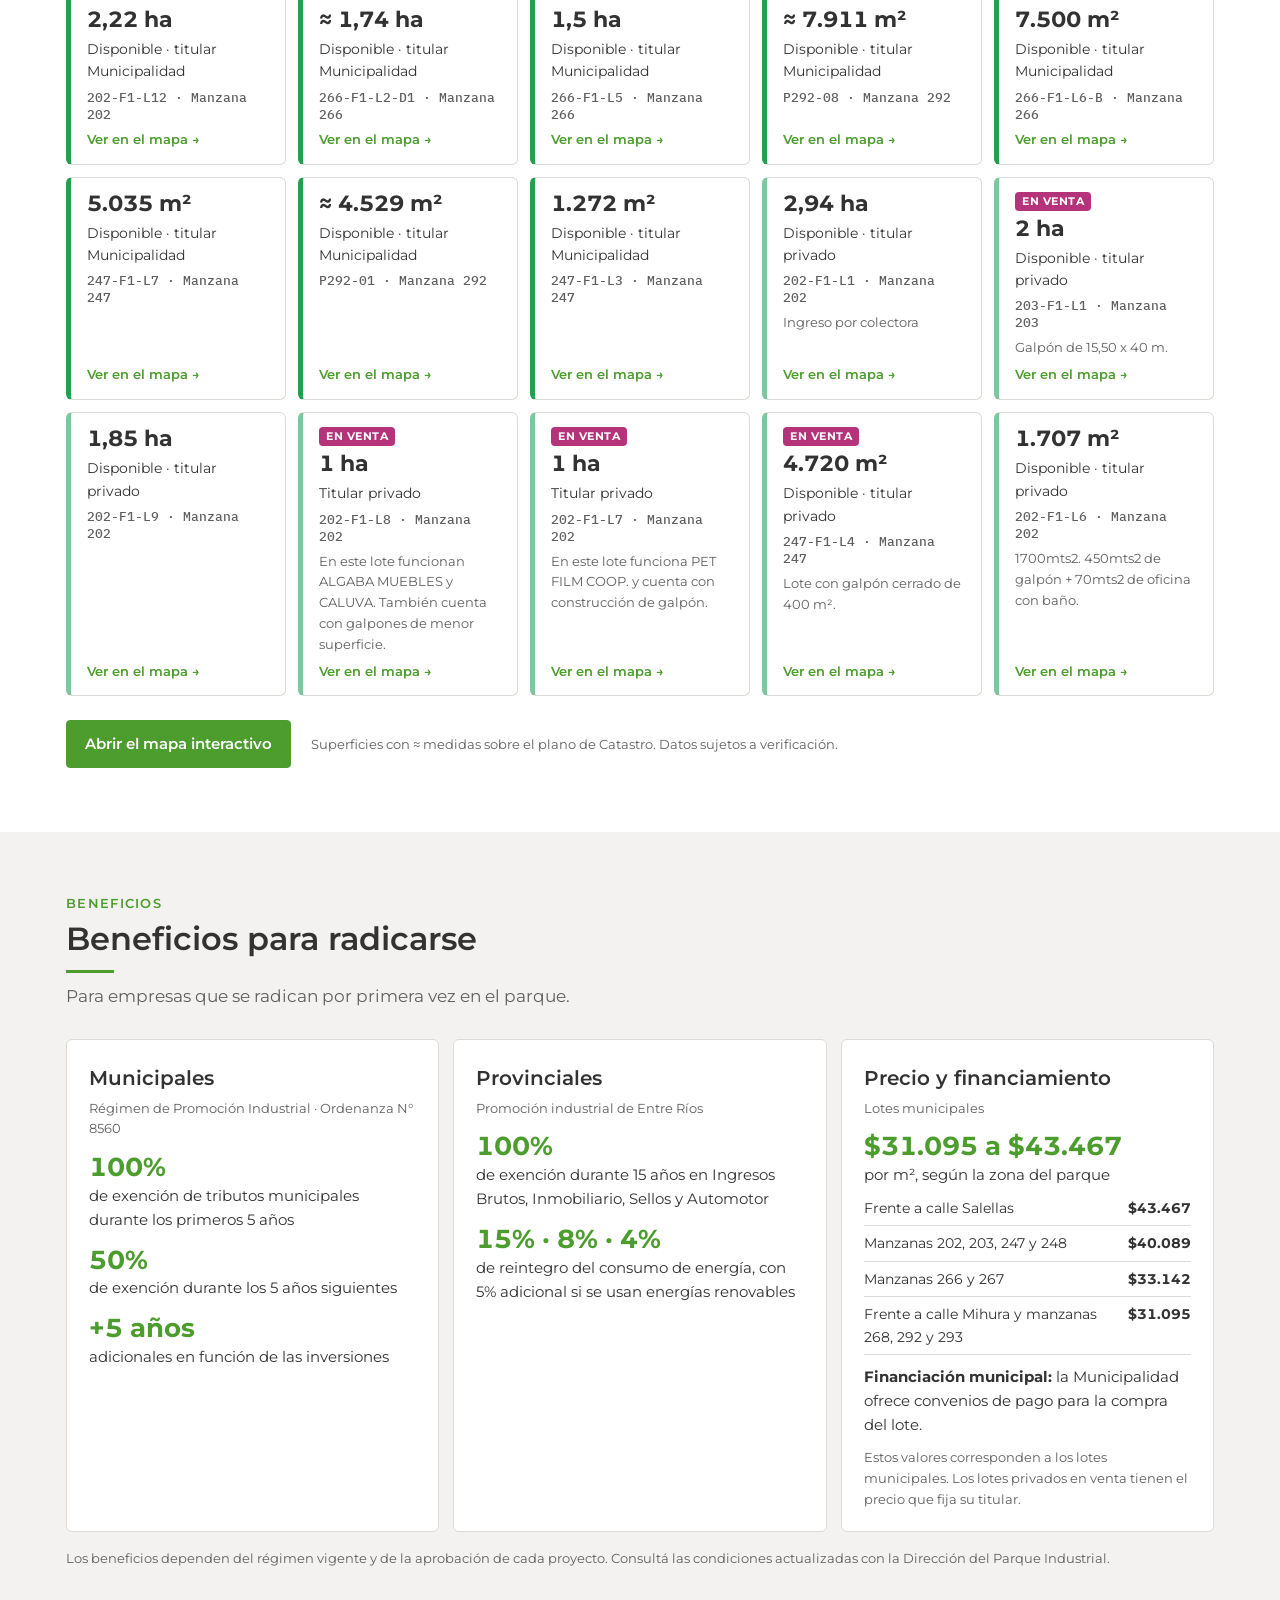
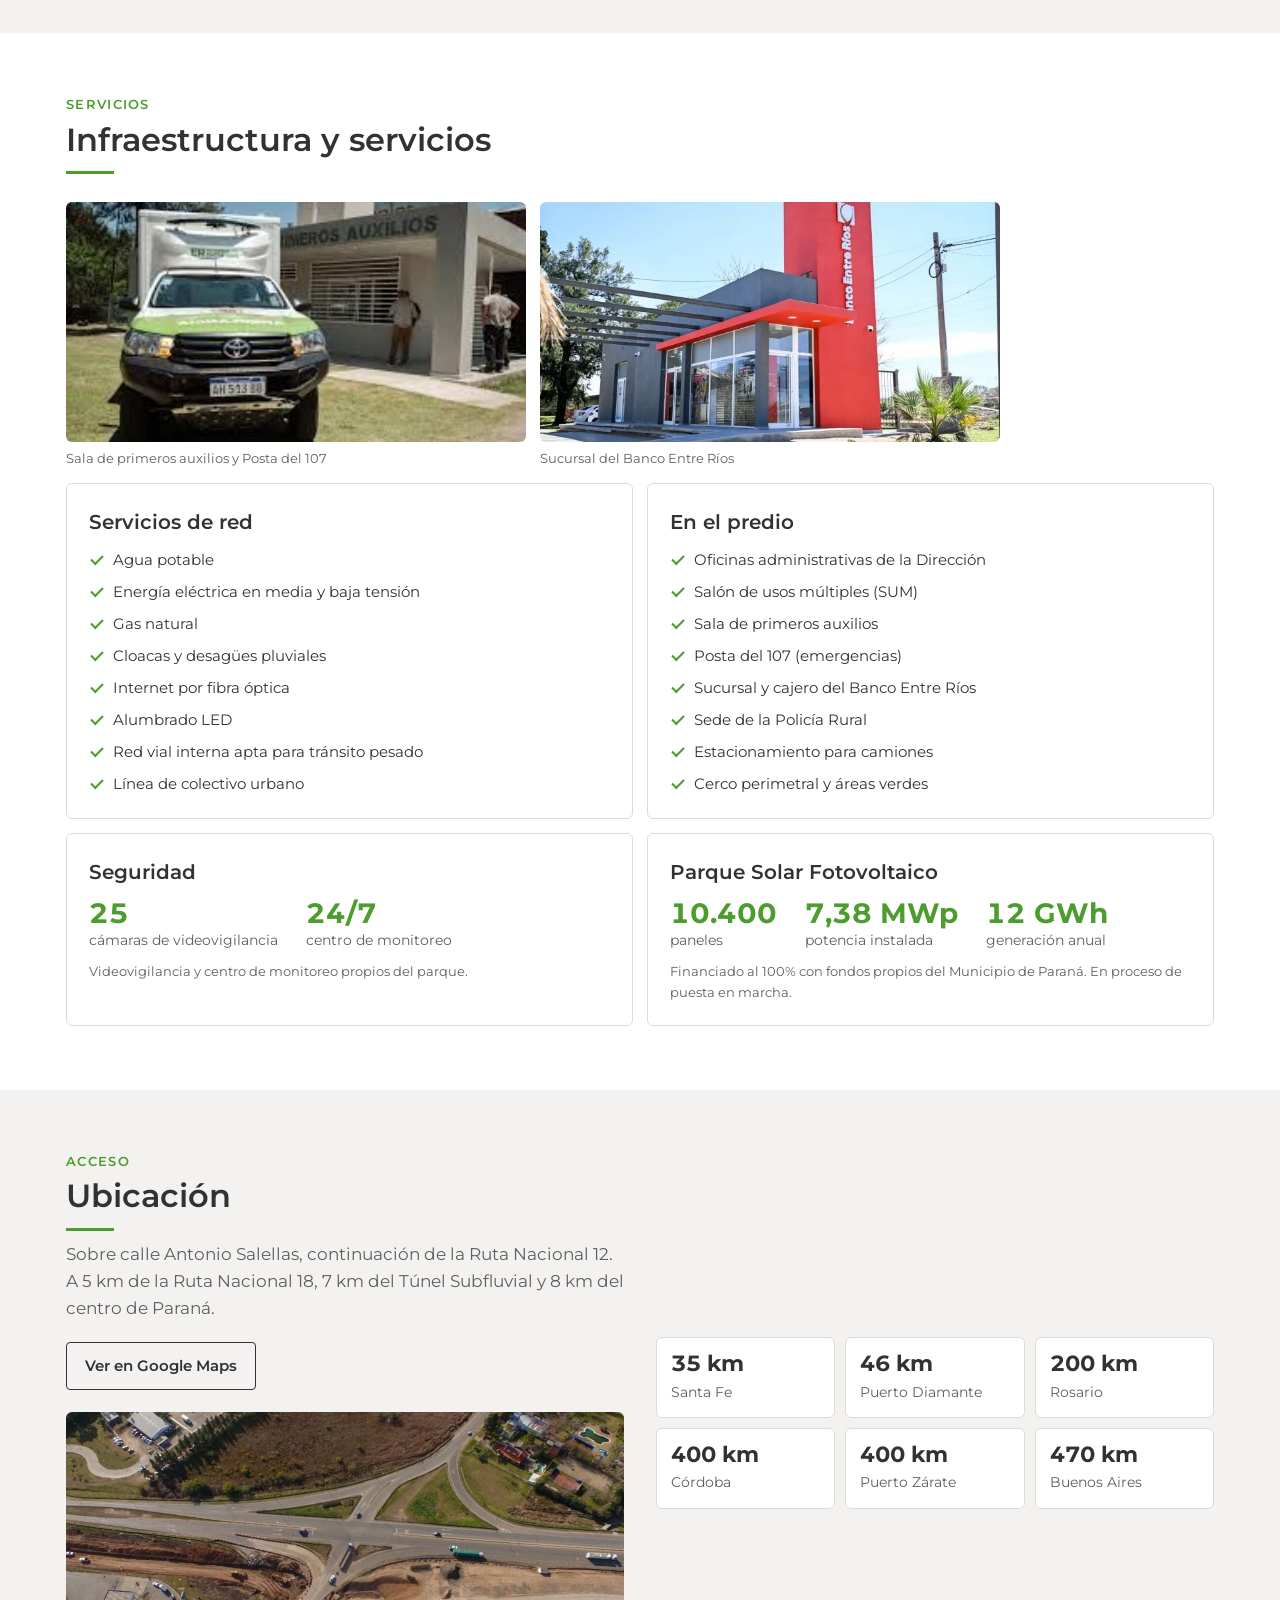
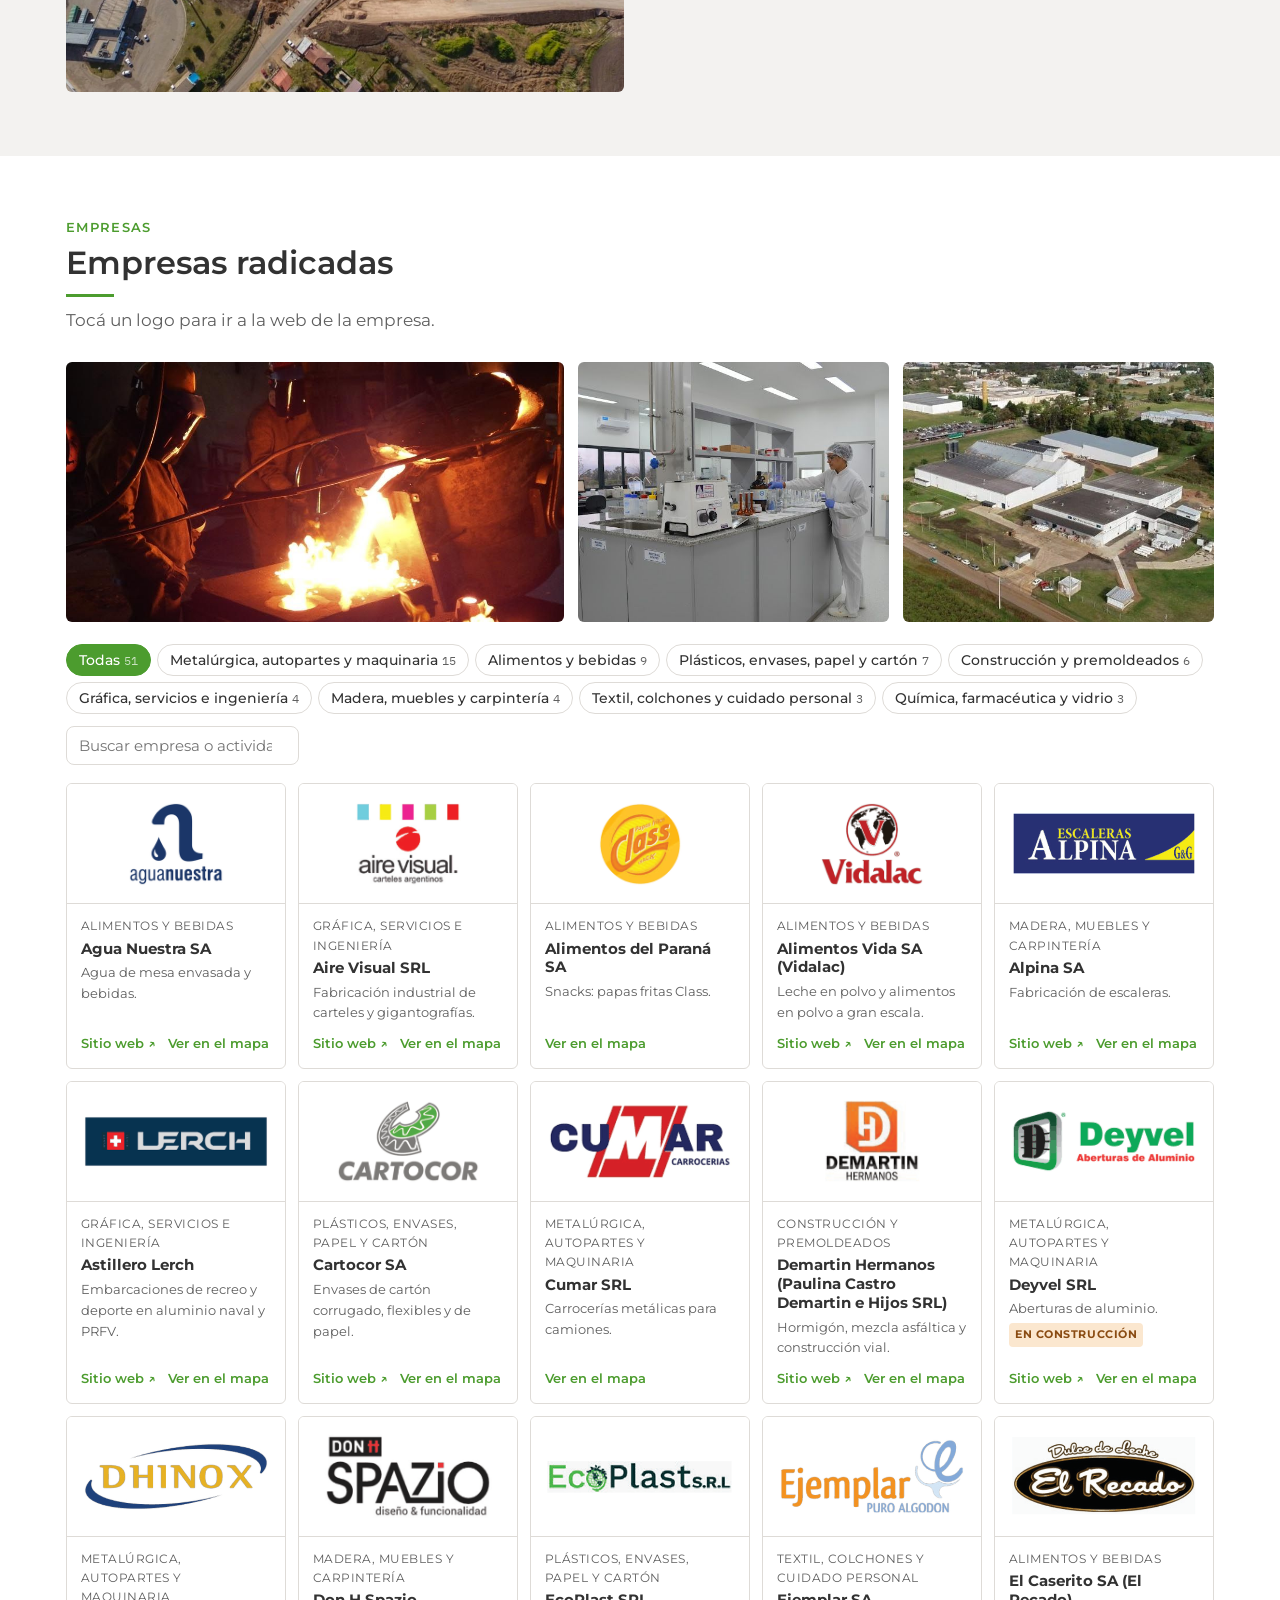
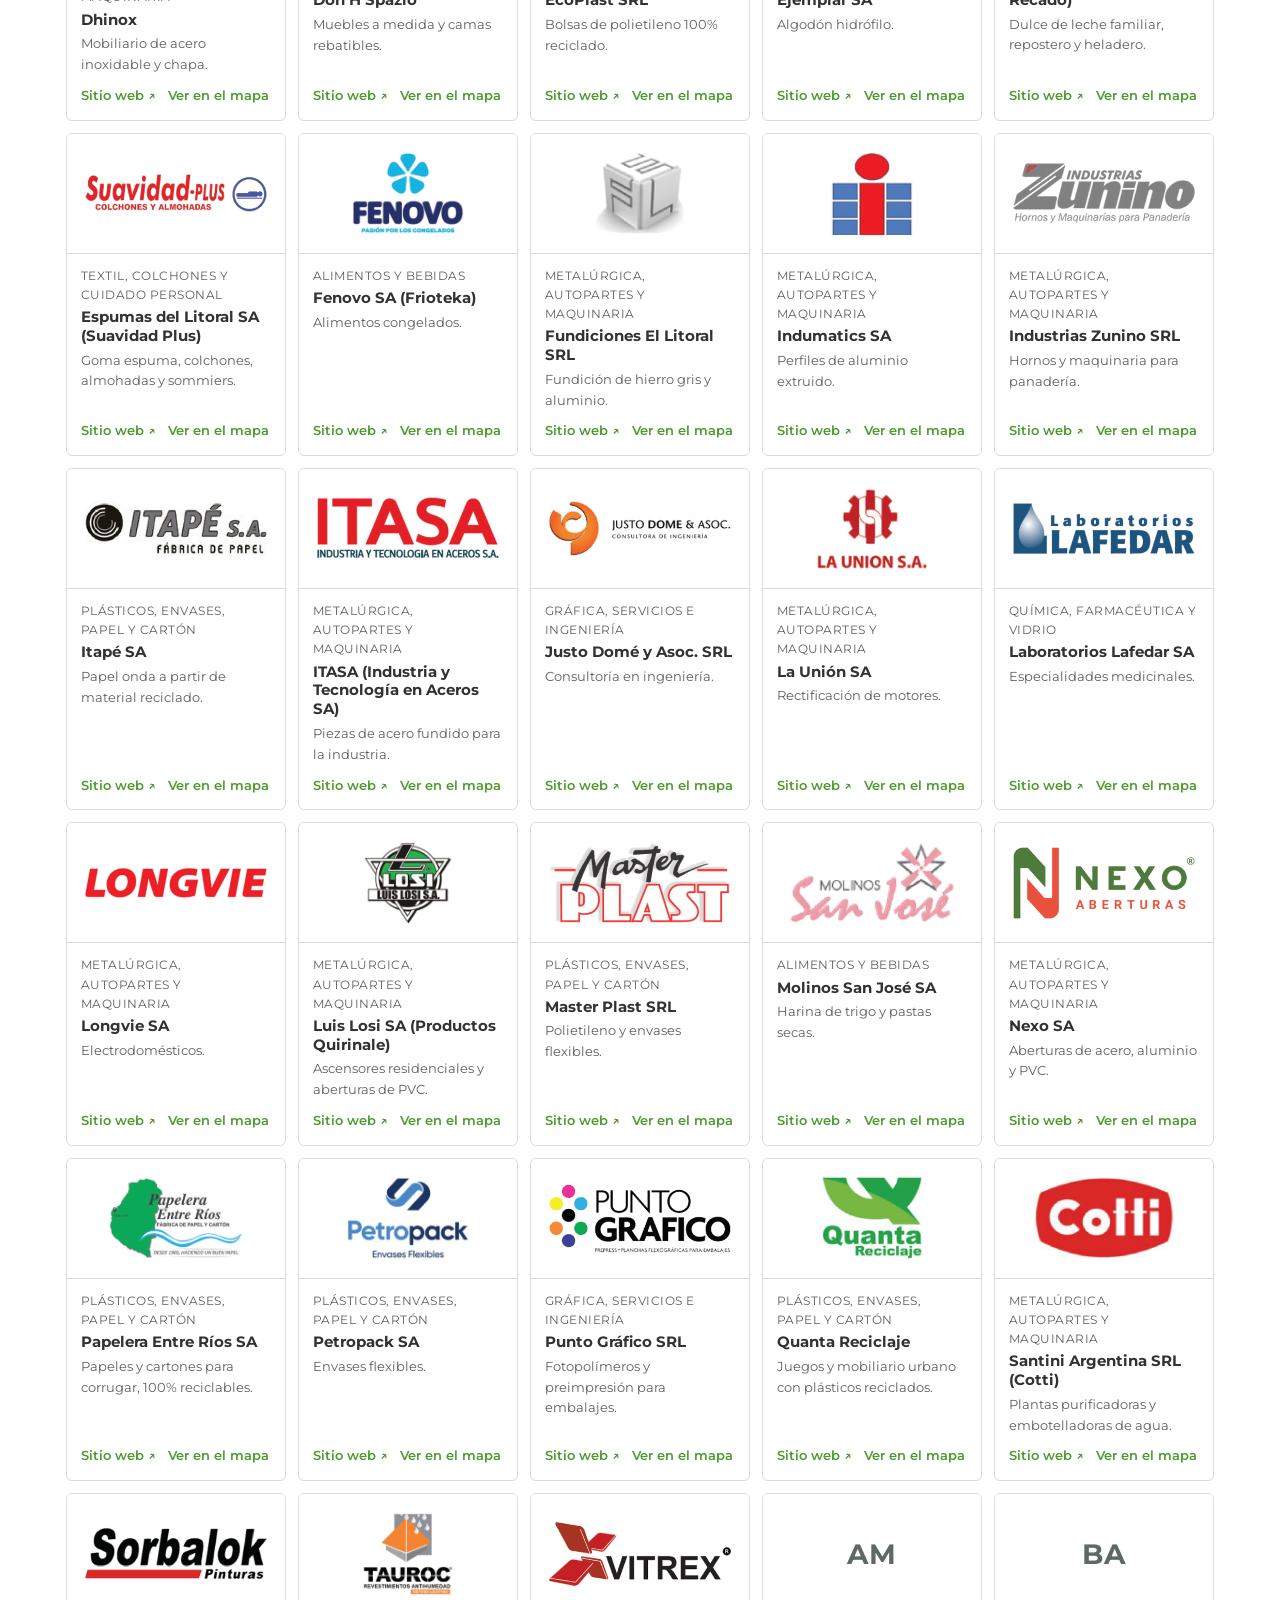
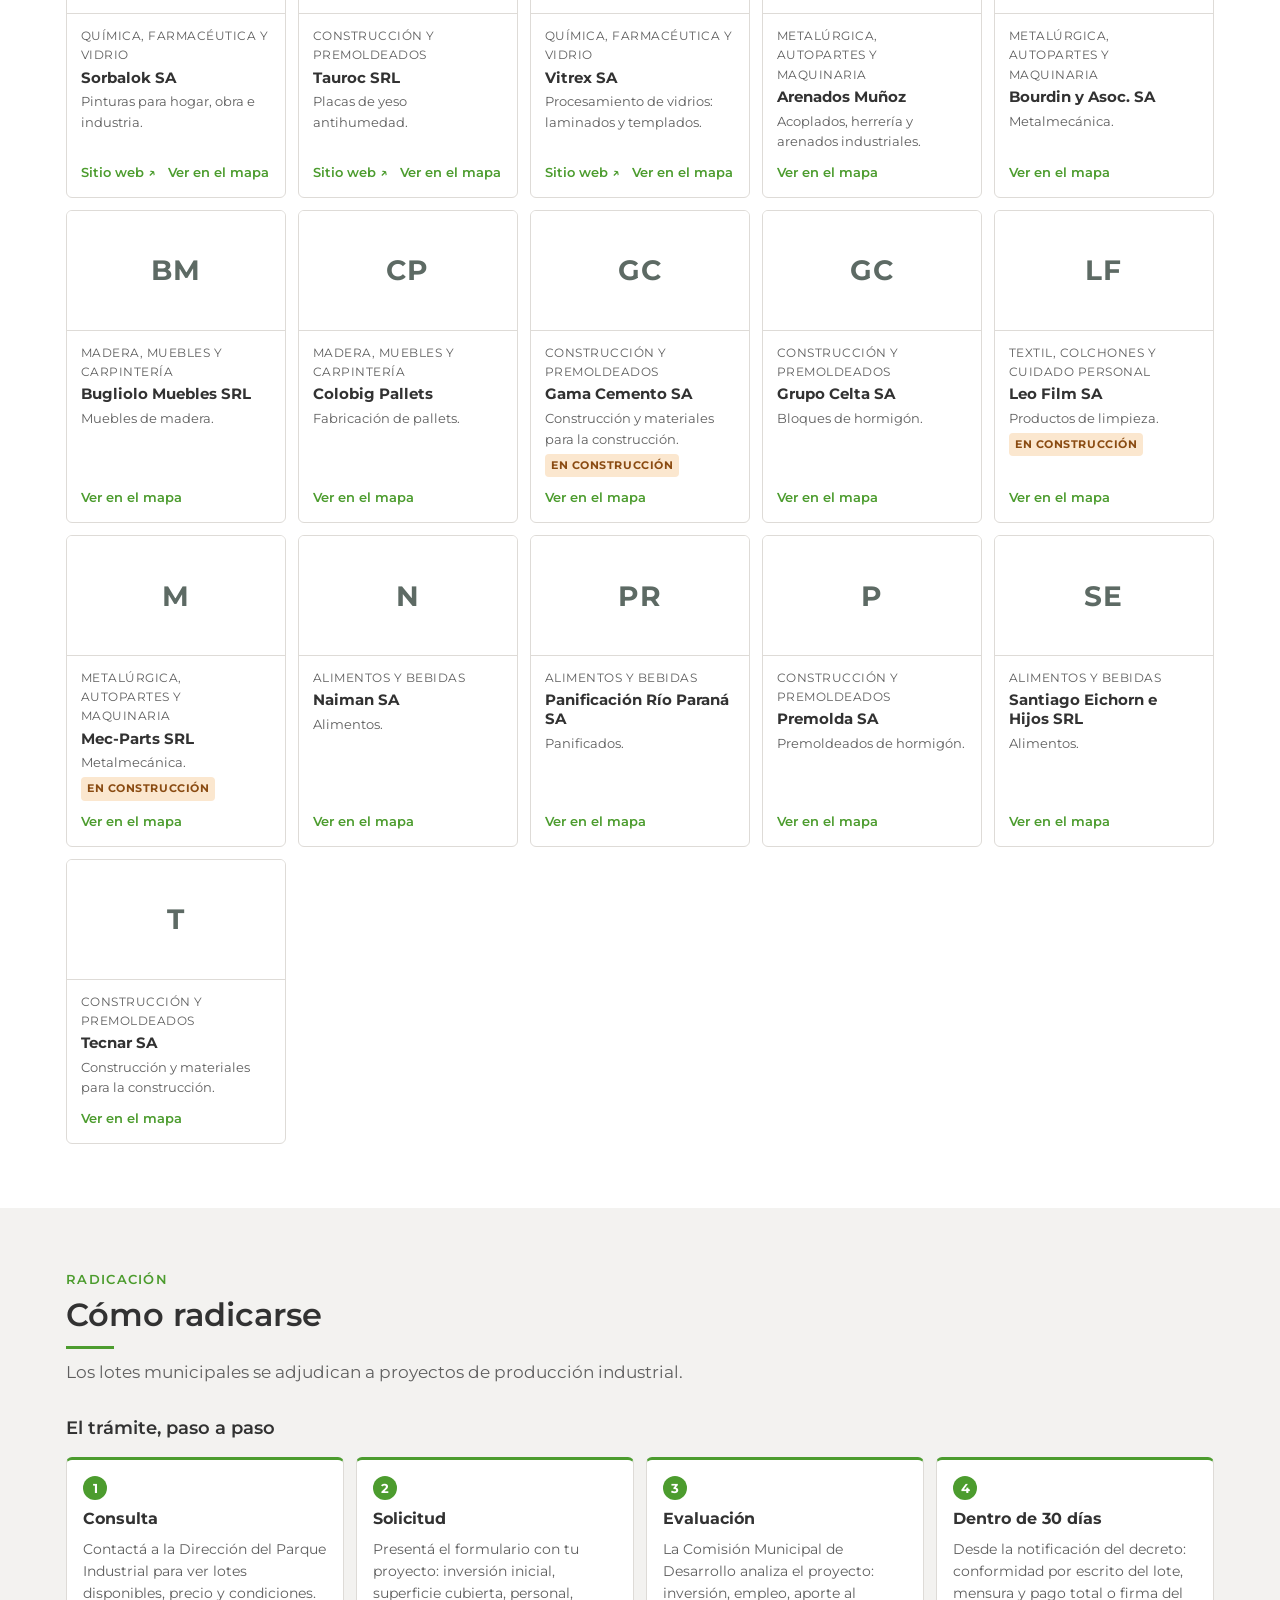
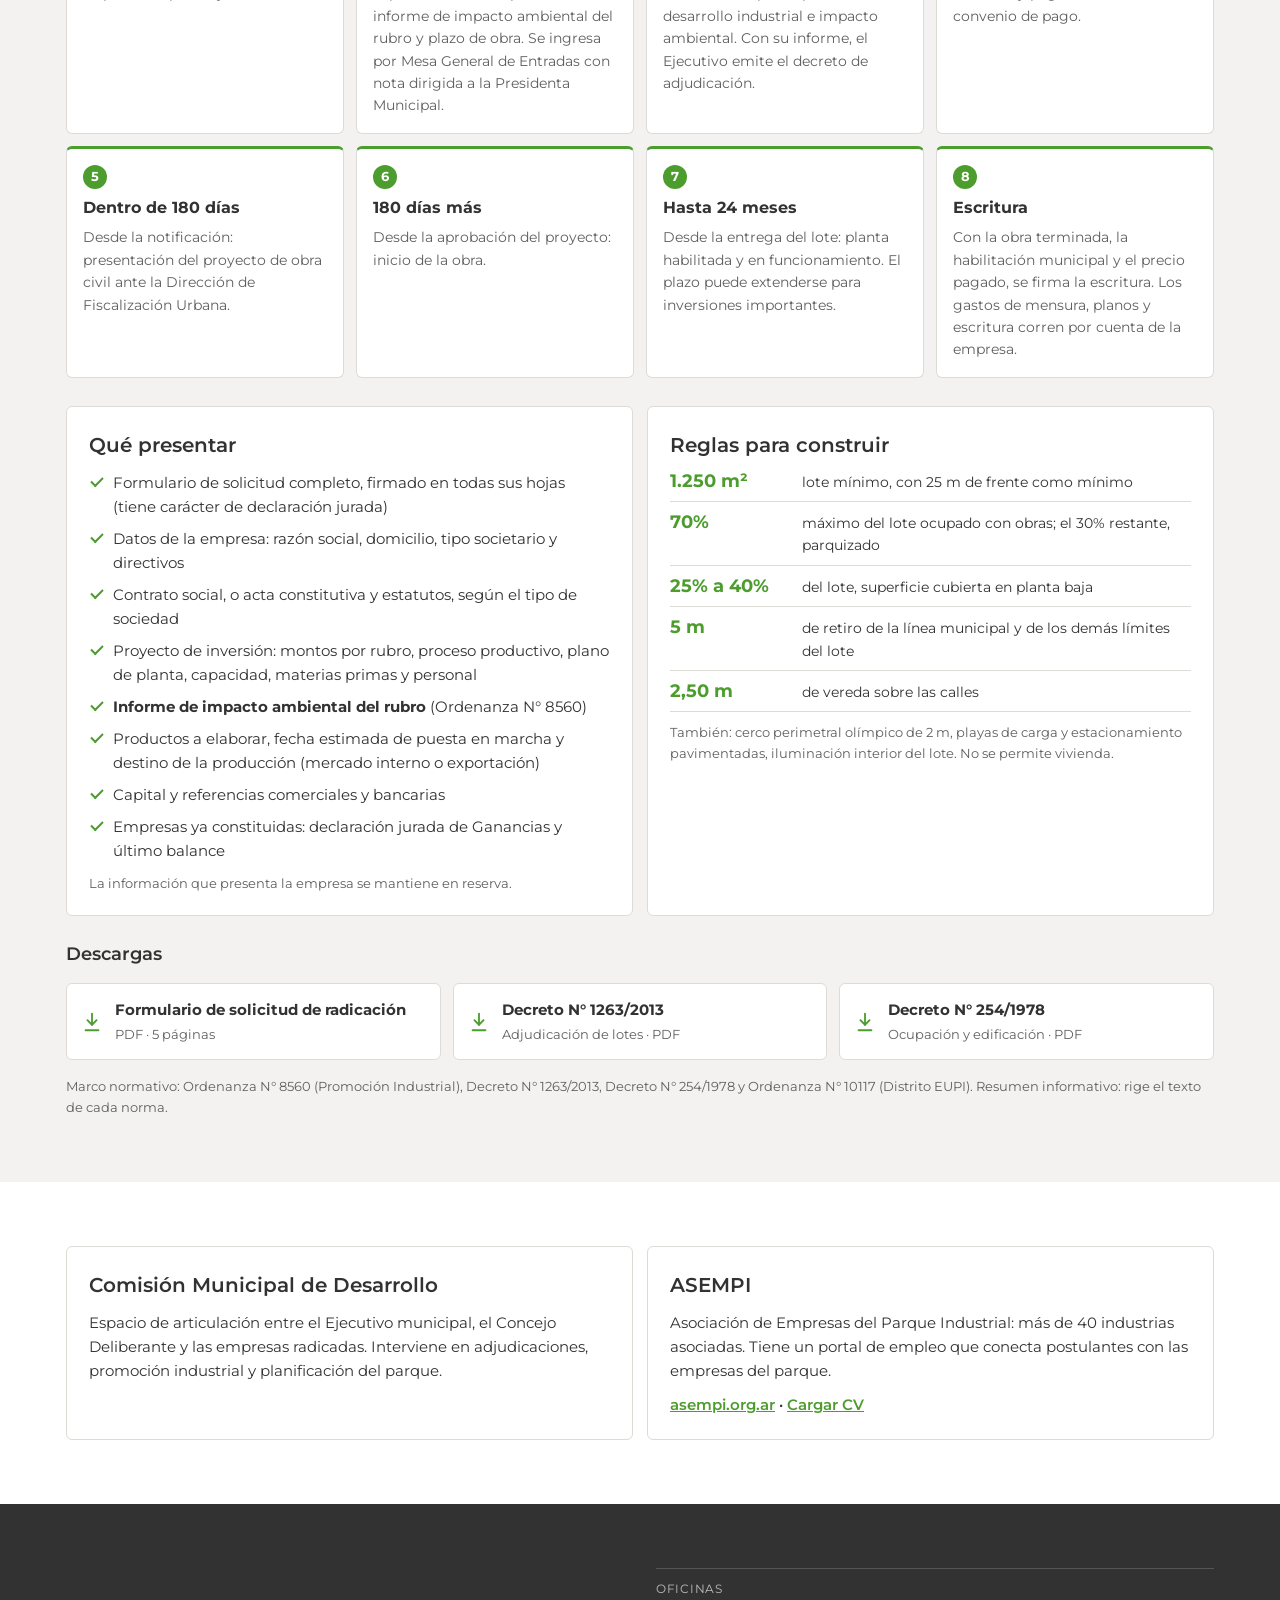
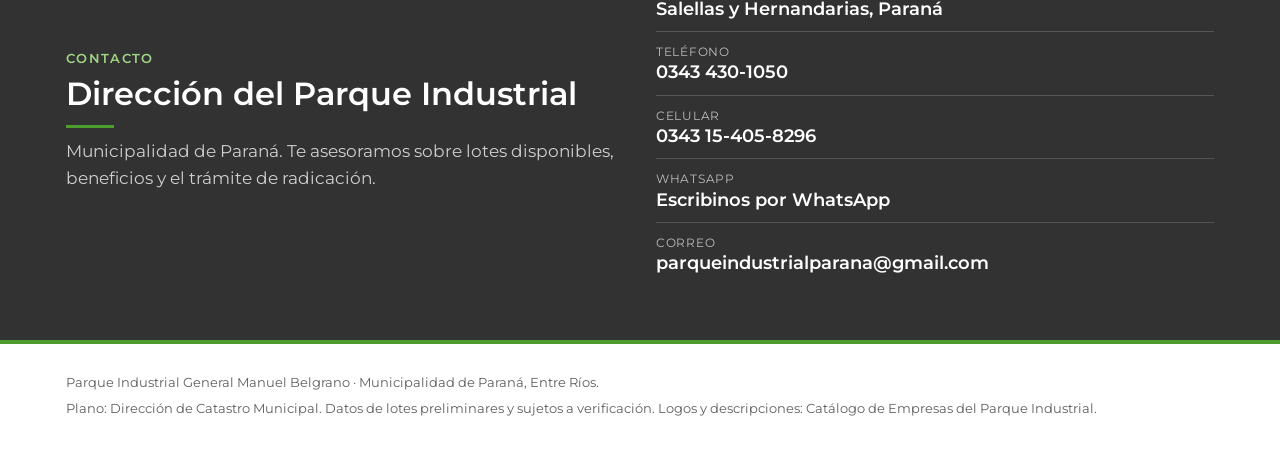
==== commit 03c9510f: "Agregar informe de impacto ambiental del rubro (Ordenanza 8560) a los requisitos Co-Authored-By: Cla" ====
--- a/index.html
+++ b/index.html
@@ -11,7 +11,7 @@
 </script>
 <link rel="preconnect" href="https://fonts.googleapis.com">
 <link rel="stylesheet" href="https://fonts.googleapis.com/css2?family=Montserrat:wght@400;500;600;700&family=IBM+Plex+Mono:wght@400;500&display=swap">
-<link rel="stylesheet" href="sitio.css?v=202611021402">
+<link rel="stylesheet" href="sitio.css?v=202611021403">
 </head>
 <body>
 <a class="saltar" href="#lotes">Ir a lotes disponibles</a>
@@ -235,7 +235,7 @@
       <h3 class="sub">El trámite, paso a paso</h3>
       <ol class="linea">
         <li><b>Consulta</b><span>Contactá a la Dirección del Parque Industrial para ver lotes disponibles, precio y condiciones.</span></li>
-        <li><b>Solicitud</b><span>Presentá el formulario con tu proyecto: inversión inicial, superficie cubierta, personal, análisis de impacto ambiental y plazo de obra. Se ingresa por Mesa General de Entradas con nota dirigida a la Presidenta Municipal.</span></li>
+        <li><b>Solicitud</b><span>Presentá el formulario con tu proyecto: inversión inicial, superficie cubierta, personal, informe de impacto ambiental del rubro y plazo de obra. Se ingresa por Mesa General de Entradas con nota dirigida a la Presidenta Municipal.</span></li>
         <li><b>Evaluación</b><span>La Comisión Municipal de Desarrollo analiza el proyecto: inversión, empleo, aporte al desarrollo industrial e impacto ambiental. Con su informe, el Ejecutivo emite el decreto de adjudicación.</span></li>
         <li><b>Dentro de 30 días</b><span>Desde la notificación del decreto: conformidad por escrito del lote, mensura y pago total o firma del convenio de pago.</span></li>
         <li><b>Dentro de 180 días</b><span>Desde la notificación: presentación del proyecto de obra civil ante la Dirección de Fiscalización Urbana.</span></li>
@@ -252,6 +252,7 @@
             <li>Datos de la empresa: razón social, domicilio, tipo societario y directivos</li>
             <li>Contrato social, o acta constitutiva y estatutos, según el tipo de sociedad</li>
             <li>Proyecto de inversión: montos por rubro, proceso productivo, plano de planta, capacidad, materias primas y personal</li>
+            <li><b>Informe de impacto ambiental del rubro</b> (Ordenanza N° 8560)</li>
             <li>Productos a elaborar, fecha estimada de puesta en marcha y destino de la producción (mercado interno o exportación)</li>
             <li>Capital y referencias comerciales y bancarias</li>
             <li>Empresas ya constituidas: declaración jurada de Ganancias y último balance</li>
@@ -316,7 +317,7 @@
   </div>
 </footer>
 
-<script src="config.js?v=202611021402"></script>
-<script src="sitio.js?v=202611021402"></script>
+<script src="config.js?v=202611021403"></script>
+<script src="sitio.js?v=202611021403"></script>
 </body>
 </html>
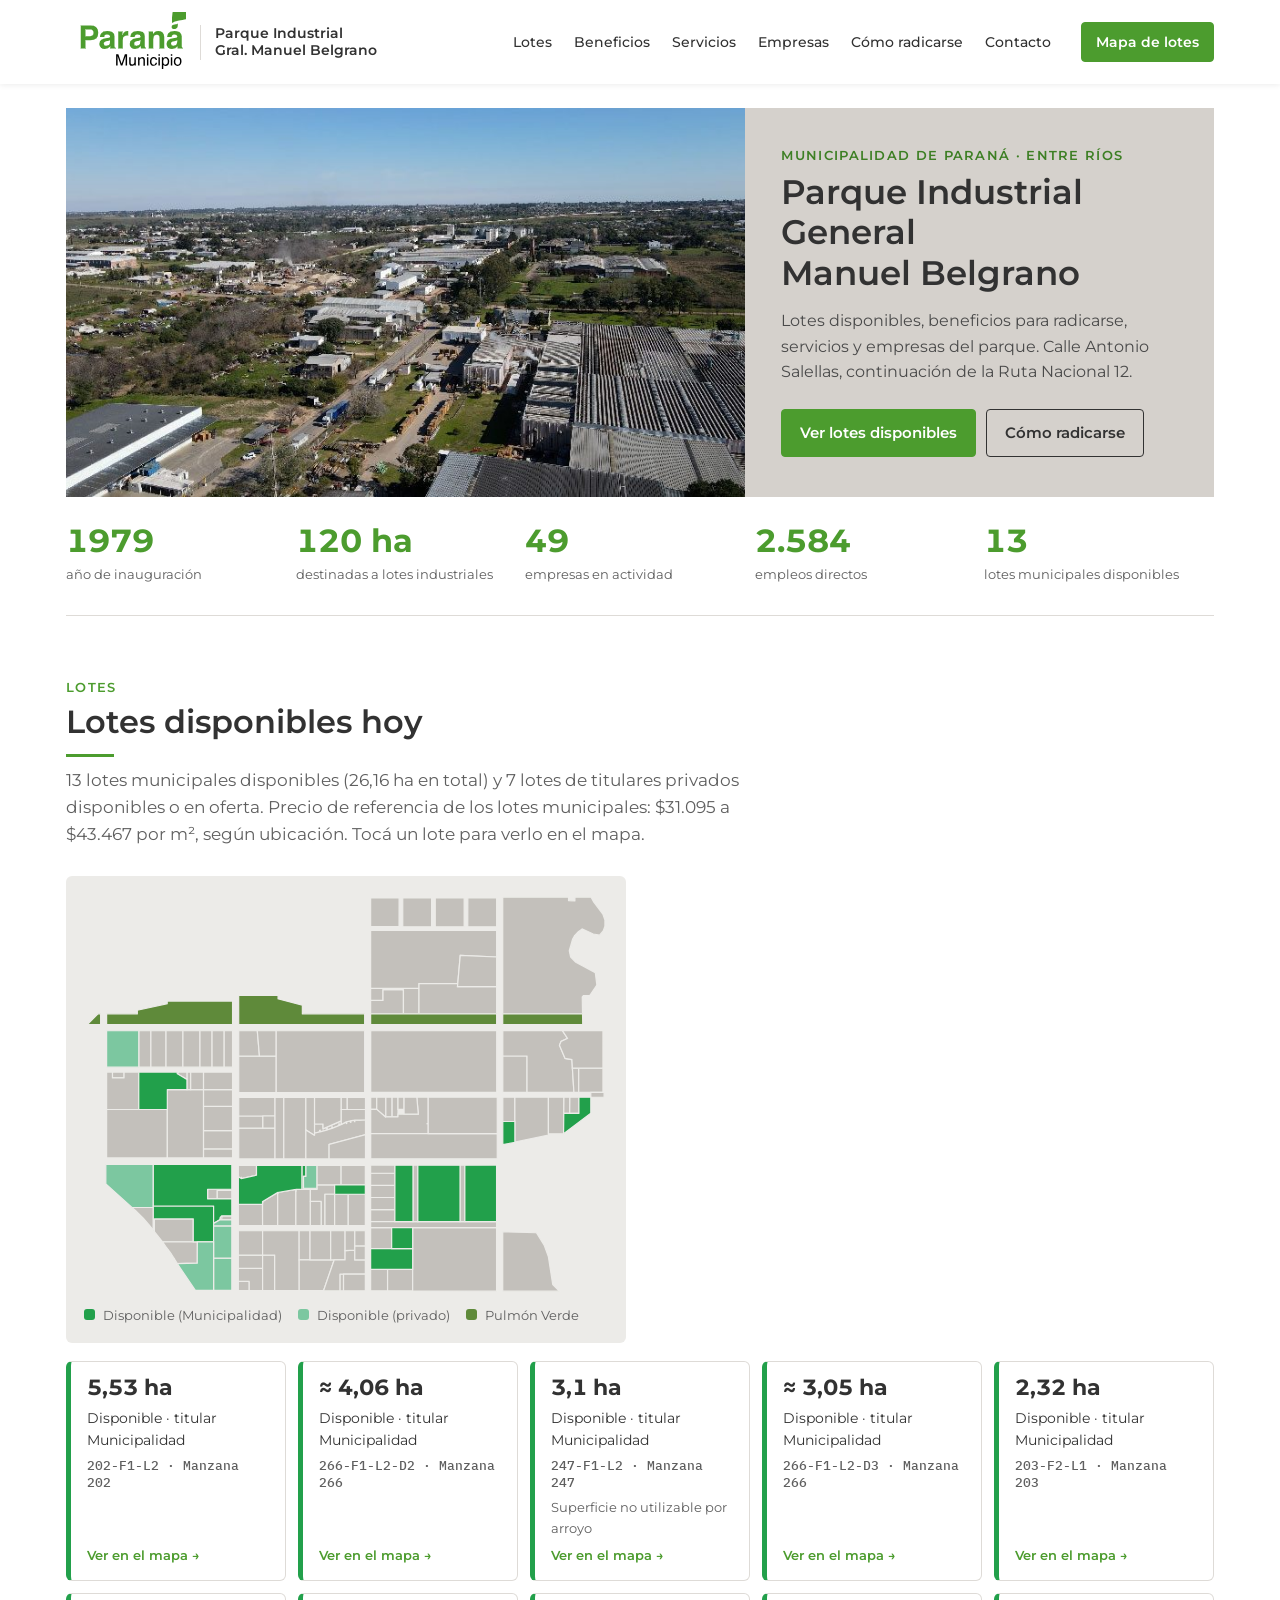
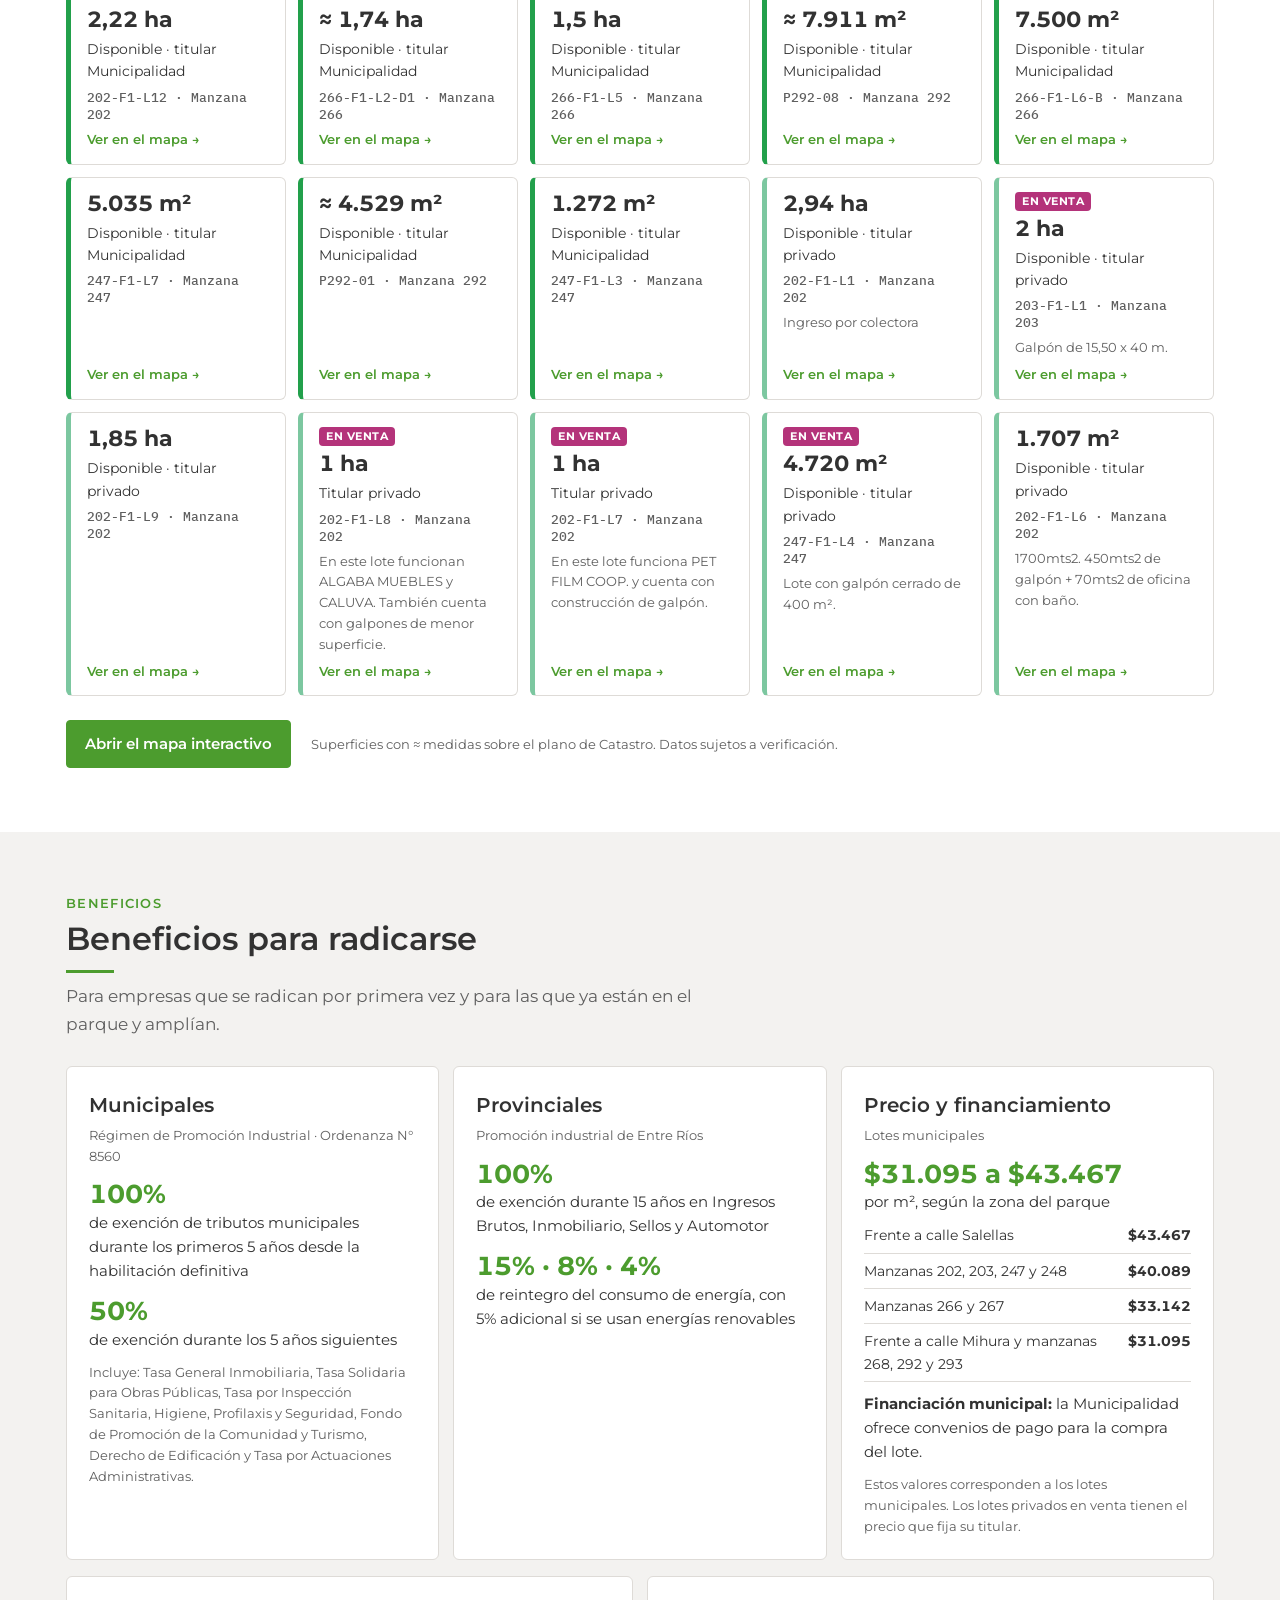
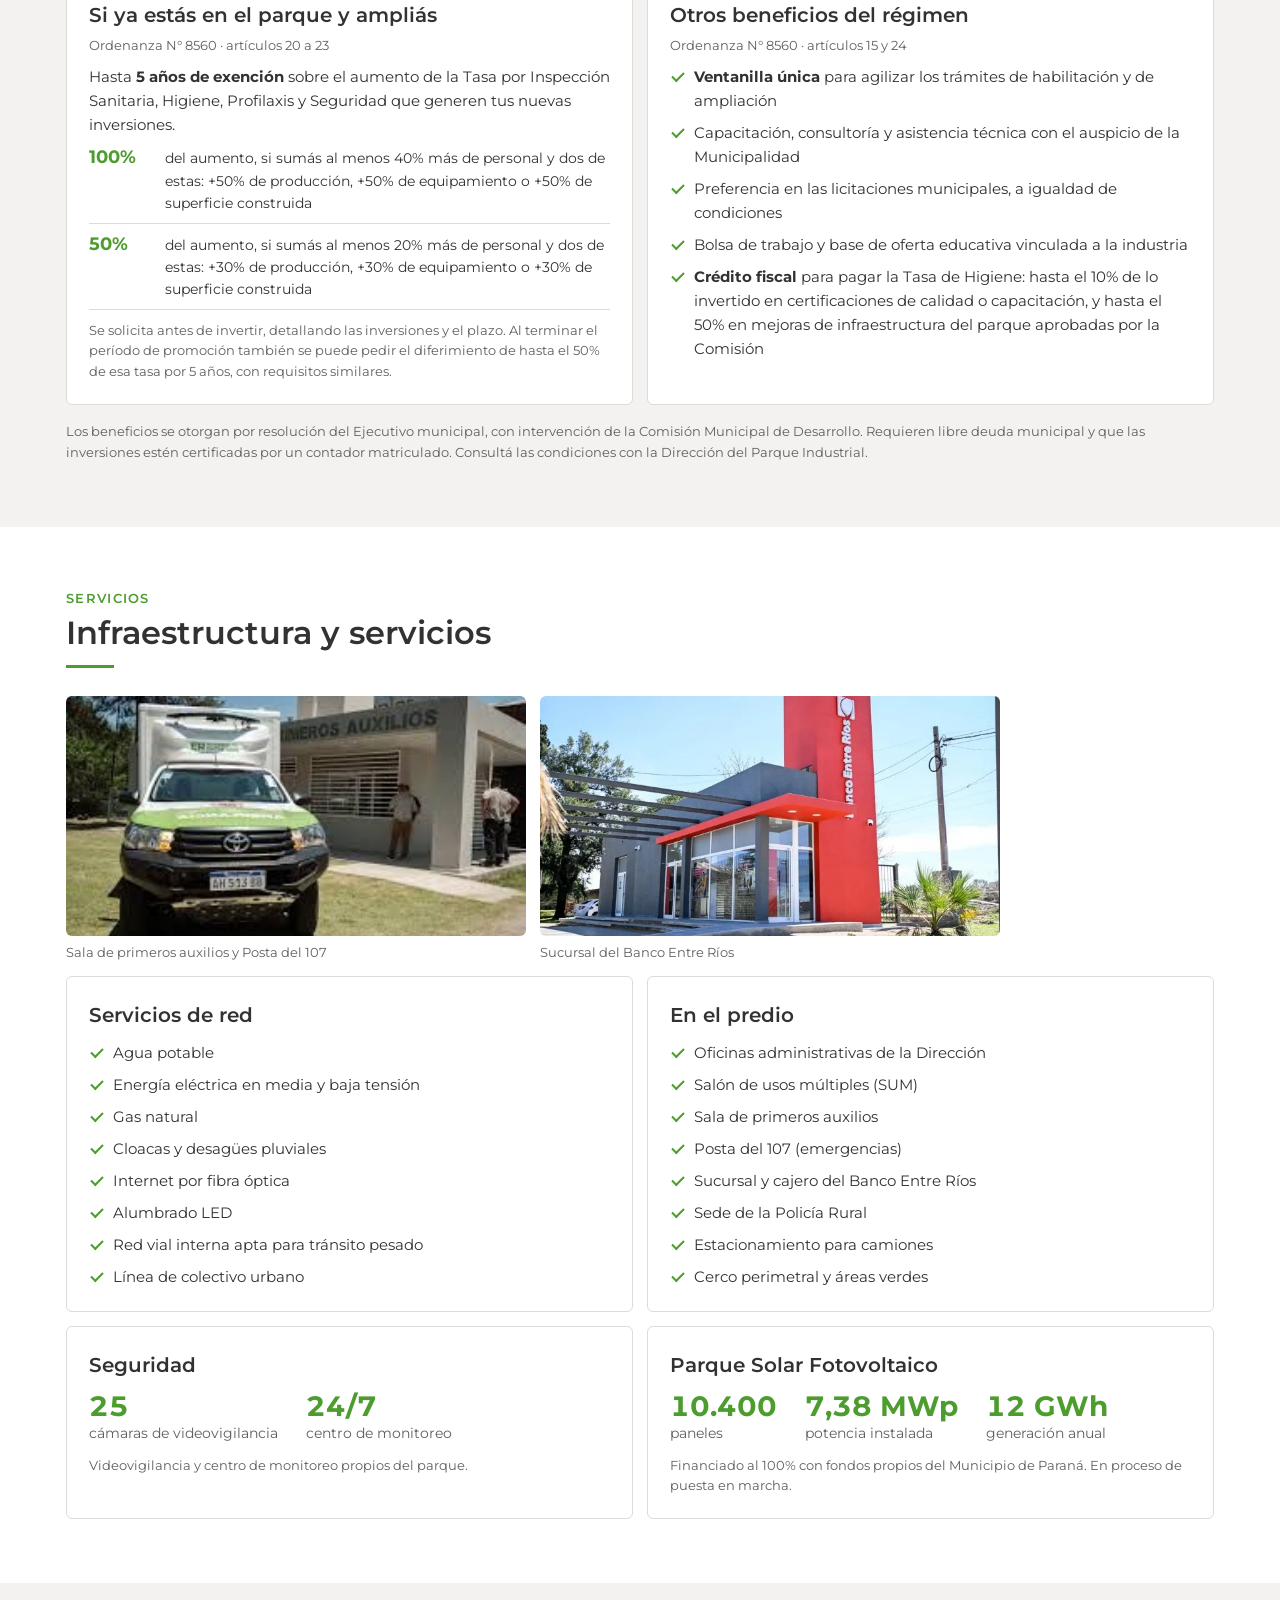
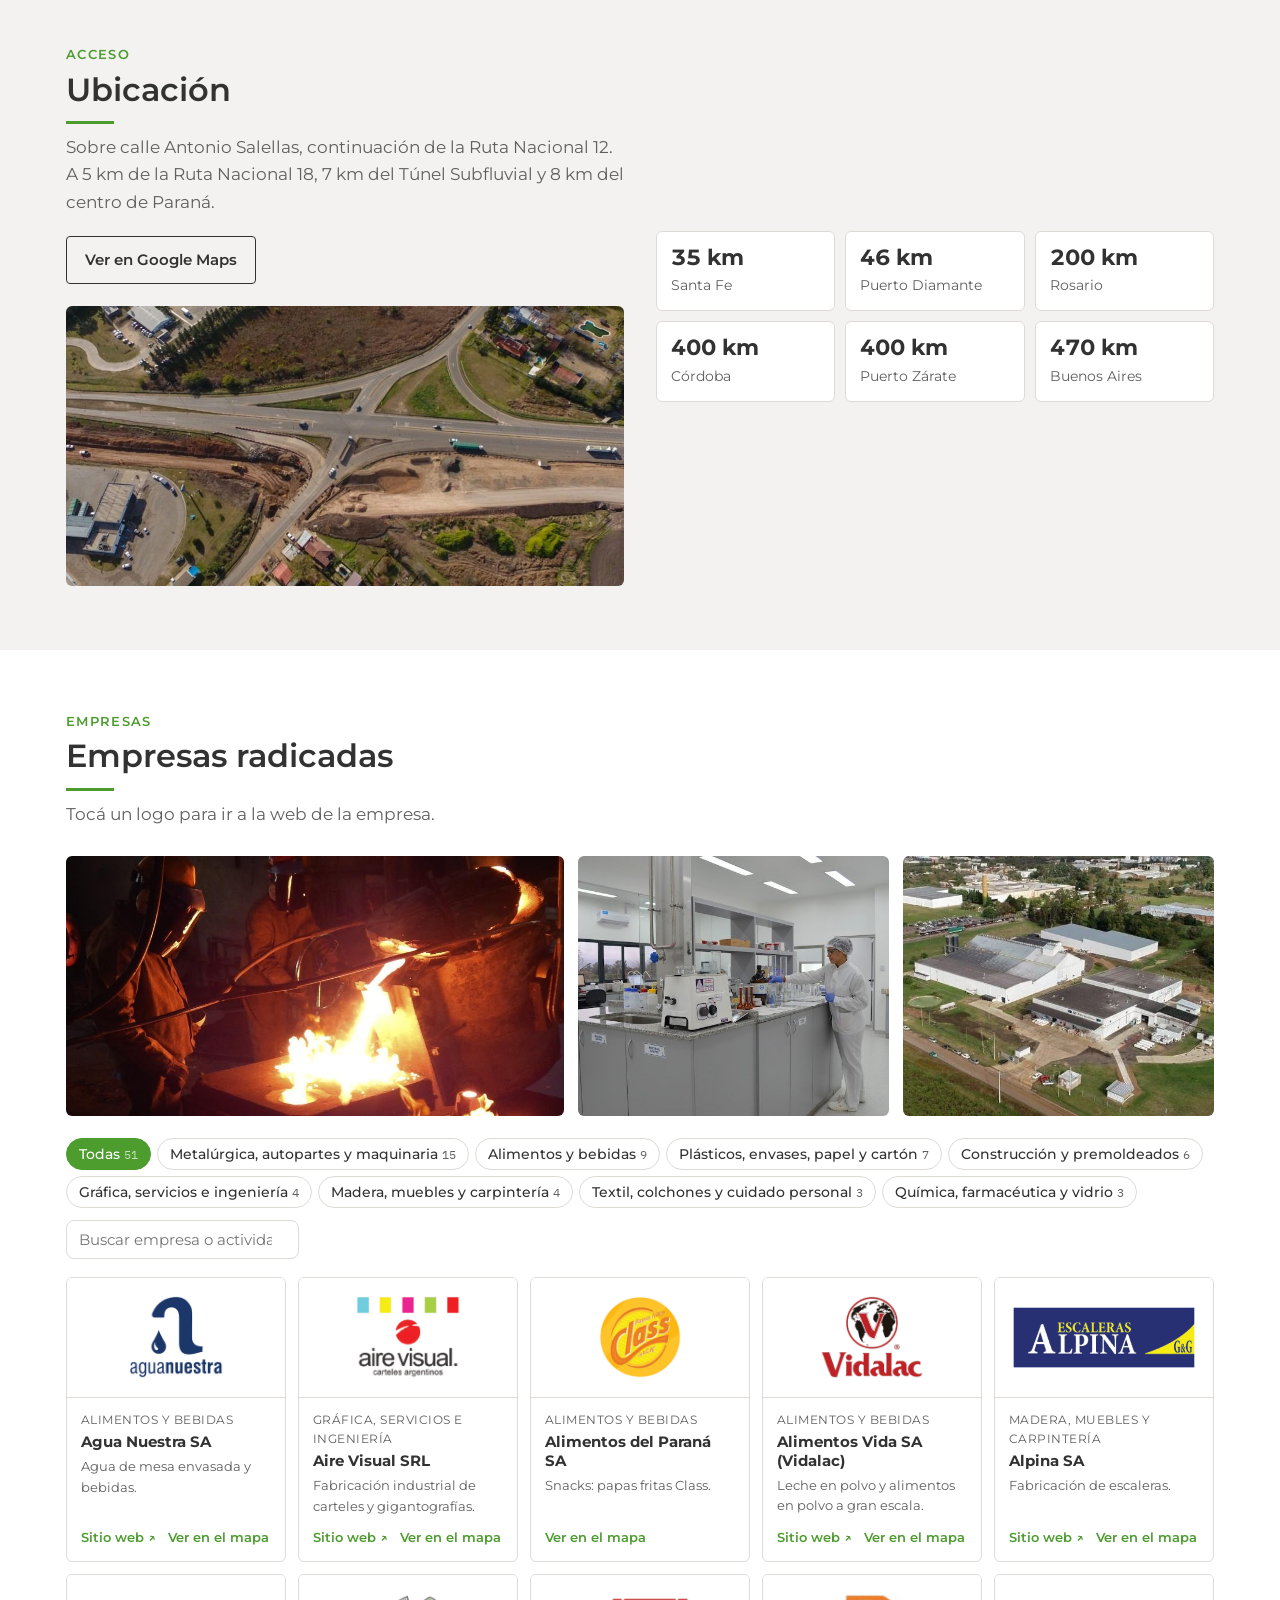
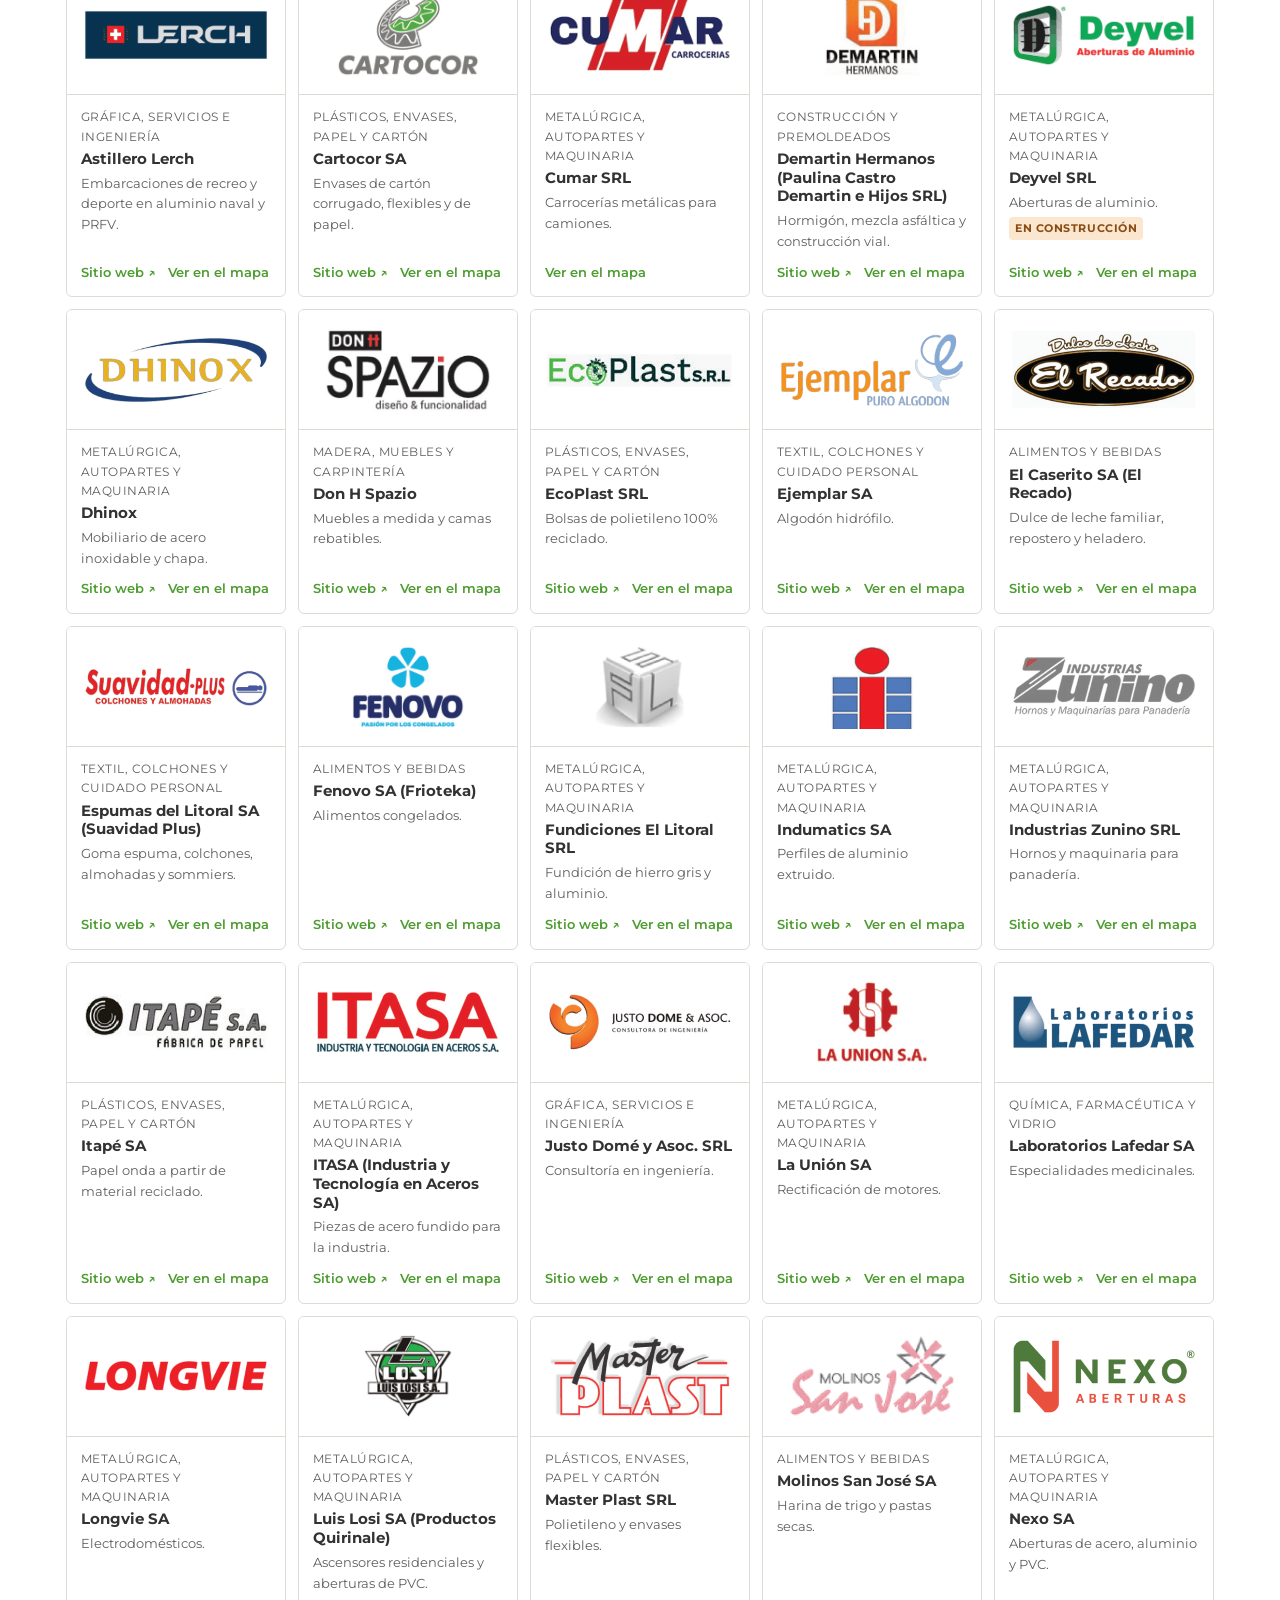
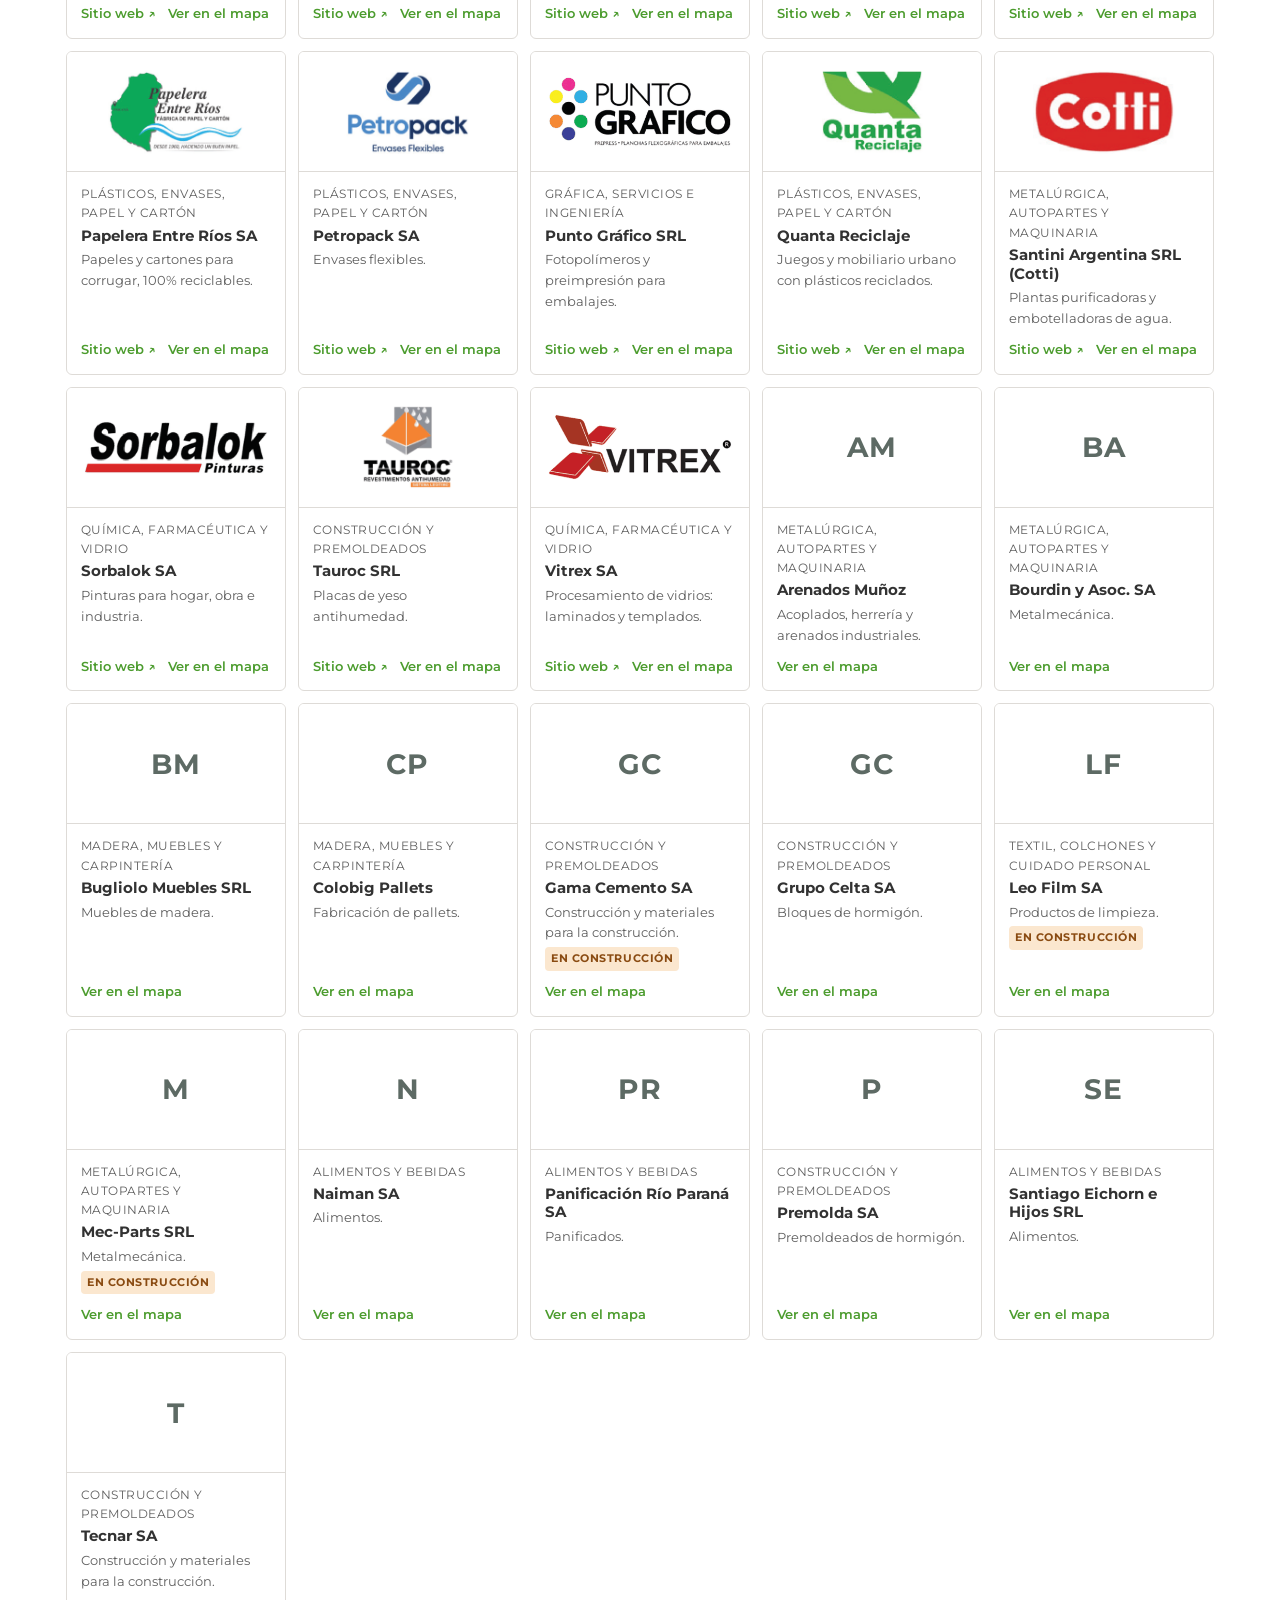
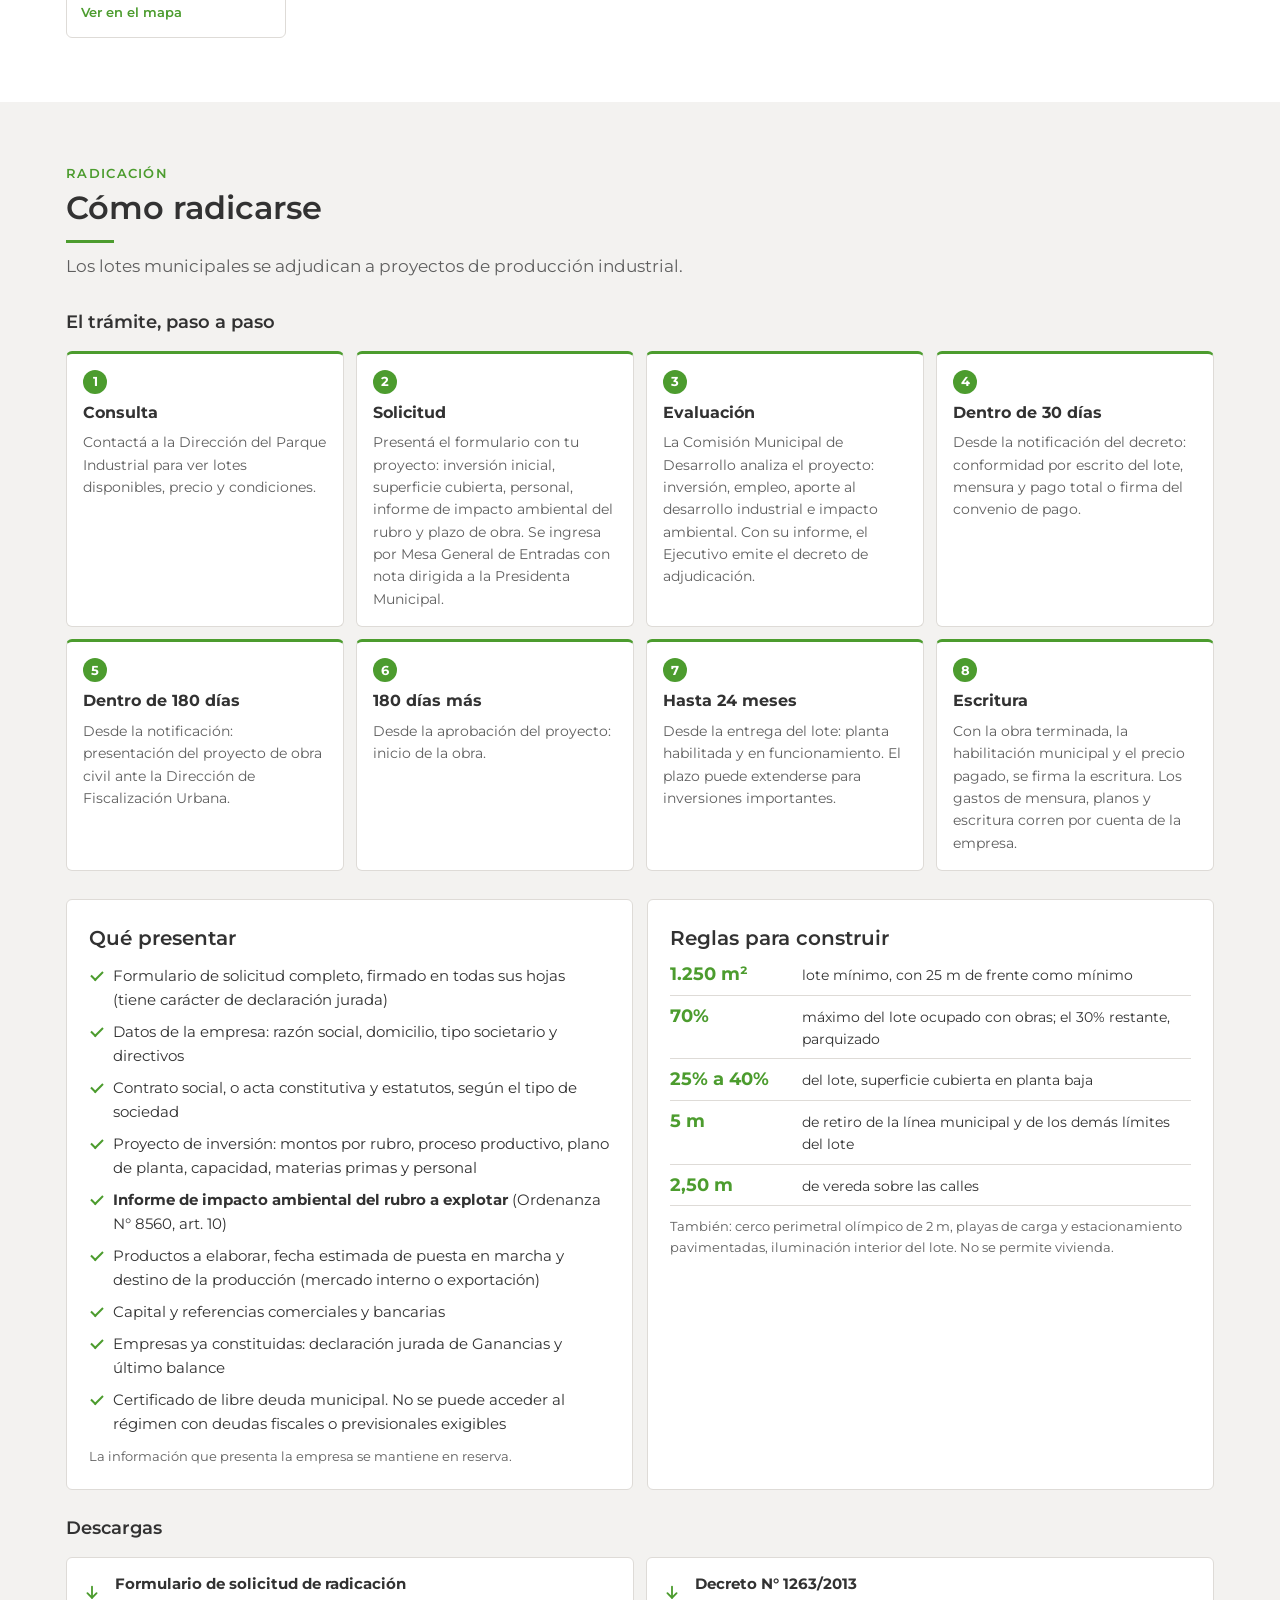
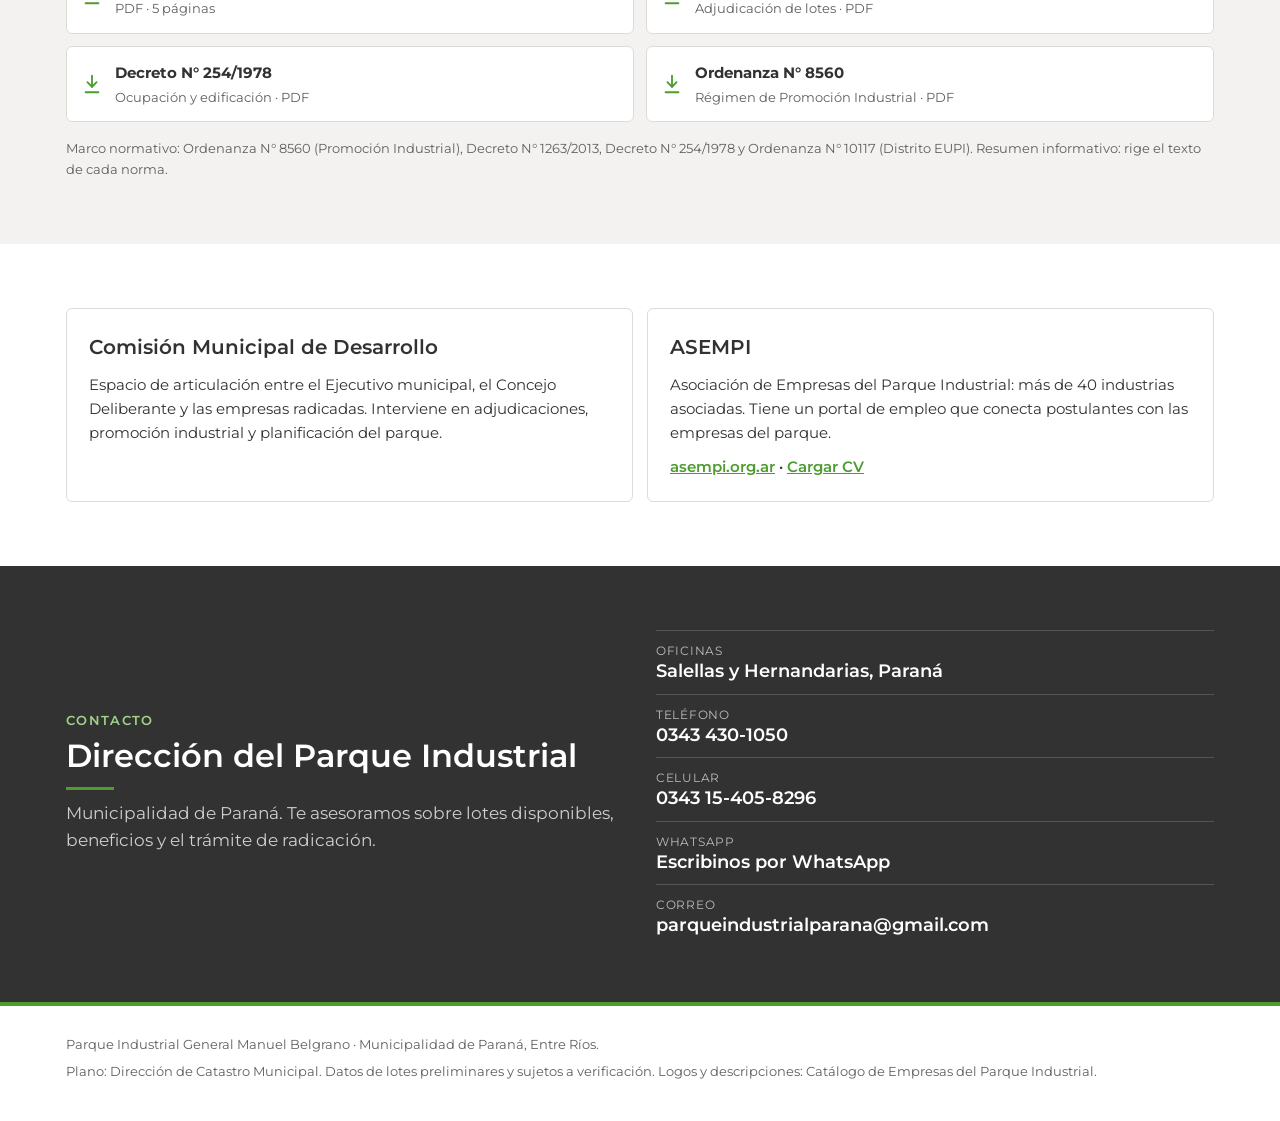
==== commit 29c3abfb: "Ordenanza 8560: tributos exentos, ampliación, ventanilla única, crédito fiscal, requisitos y descarg" ====
--- a/index.html
+++ b/index.html
@@ -11,7 +11,7 @@
 </script>
 <link rel="preconnect" href="https://fonts.googleapis.com">
 <link rel="stylesheet" href="https://fonts.googleapis.com/css2?family=Montserrat:wght@400;500;600;700&family=IBM+Plex+Mono:wght@400;500&display=swap">
-<link rel="stylesheet" href="sitio.css?v=202611021403">
+<link rel="stylesheet" href="sitio.css?v=202611021406">
 </head>
 <body>
 <a class="saltar" href="#lotes">Ir a lotes disponibles</a>
@@ -85,17 +85,17 @@
       <div class="sec-head">
         <p class="eyebrow">Beneficios</p>
         <h2 id="t-ben">Beneficios para radicarse</h2>
-        <p class="sec-lead">Para empresas que se radican por primera vez en el parque.</p>
+        <p class="sec-lead">Para empresas que se radican por primera vez y para las que ya están en el parque y amplían.</p>
       </div>
       <div class="ben">
         <article class="card">
           <h3>Municipales</h3>
           <p class="card-sub">Régimen de Promoción Industrial · Ordenanza N° 8560</p>
           <ul class="big-list">
-            <li><b>100%</b><span>de exención de tributos municipales durante los primeros 5 años</span></li>
+            <li><b>100%</b><span>de exención de tributos municipales durante los primeros 5 años desde la habilitación definitiva</span></li>
             <li><b>50%</b><span>de exención durante los 5 años siguientes</span></li>
-            <li><b>+5 años</b><span>adicionales en función de las inversiones</span></li>
-          </ul>
+          </ul>
+          <p class="nota">Incluye: Tasa General Inmobiliaria, Tasa Solidaria para Obras Públicas, Tasa por Inspección Sanitaria, Higiene, Profilaxis y Seguridad, Fondo de Promoción de la Comunidad y Turismo, Derecho de Edificación y Tasa por Actuaciones Administrativas.</p>
         </article>
         <article class="card">
           <h3>Provinciales</h3>
@@ -121,7 +121,30 @@
           <p class="nota">Estos valores corresponden a los lotes municipales. Los lotes privados en venta tienen el precio que fija su titular.</p>
         </article>
       </div>
-      <p class="nota">Los beneficios dependen del régimen vigente y de la aprobación de cada proyecto. Consultá las condiciones actualizadas con la Dirección del Parque Industrial.</p>
+      <div class="ben ben-2">
+        <article class="card">
+          <h3>Si ya estás en el parque y ampliás</h3>
+          <p class="card-sub">Ordenanza N° 8560 · artículos 20 a 23</p>
+          <p>Hasta <b>5 años de exención</b> sobre el aumento de la Tasa por Inspección Sanitaria, Higiene, Profilaxis y Seguridad que generen tus nuevas inversiones.</p>
+          <ul class="reglas">
+            <li><b>100%</b><span>del aumento, si sumás al menos 40% más de personal y dos de estas: +50% de producción, +50% de equipamiento o +50% de superficie construida</span></li>
+            <li><b>50%</b><span>del aumento, si sumás al menos 20% más de personal y dos de estas: +30% de producción, +30% de equipamiento o +30% de superficie construida</span></li>
+          </ul>
+          <p class="nota">Se solicita antes de invertir, detallando las inversiones y el plazo. Al terminar el período de promoción también se puede pedir el diferimiento de hasta el 50% de esa tasa por 5 años, con requisitos similares.</p>
+        </article>
+        <article class="card">
+          <h3>Otros beneficios del régimen</h3>
+          <p class="card-sub">Ordenanza N° 8560 · artículos 15 y 24</p>
+          <ul class="tick">
+            <li><b>Ventanilla única</b> para agilizar los trámites de habilitación y de ampliación</li>
+            <li>Capacitación, consultoría y asistencia técnica con el auspicio de la Municipalidad</li>
+            <li>Preferencia en las licitaciones municipales, a igualdad de condiciones</li>
+            <li>Bolsa de trabajo y base de oferta educativa vinculada a la industria</li>
+            <li><b>Crédito fiscal</b> para pagar la Tasa de Higiene: hasta el 10% de lo invertido en certificaciones de calidad o capacitación, y hasta el 50% en mejoras de infraestructura del parque aprobadas por la Comisión</li>
+          </ul>
+        </article>
+      </div>
+      <p class="nota">Los beneficios se otorgan por resolución del Ejecutivo municipal, con intervención de la Comisión Municipal de Desarrollo. Requieren libre deuda municipal y que las inversiones estén certificadas por un contador matriculado. Consultá las condiciones con la Dirección del Parque Industrial.</p>
     </div>
   </section>
 
@@ -252,10 +275,11 @@
             <li>Datos de la empresa: razón social, domicilio, tipo societario y directivos</li>
             <li>Contrato social, o acta constitutiva y estatutos, según el tipo de sociedad</li>
             <li>Proyecto de inversión: montos por rubro, proceso productivo, plano de planta, capacidad, materias primas y personal</li>
-            <li><b>Informe de impacto ambiental del rubro</b> (Ordenanza N° 8560)</li>
+            <li><b>Informe de impacto ambiental del rubro a explotar</b> (Ordenanza N° 8560, art. 10)</li>
             <li>Productos a elaborar, fecha estimada de puesta en marcha y destino de la producción (mercado interno o exportación)</li>
             <li>Capital y referencias comerciales y bancarias</li>
             <li>Empresas ya constituidas: declaración jurada de Ganancias y último balance</li>
+            <li>Certificado de libre deuda municipal. No se puede acceder al régimen con deudas fiscales o previsionales exigibles</li>
           </ul>
           <p class="nota">La información que presenta la empresa se mantiene en reserva.</p>
         </article>
@@ -278,6 +302,7 @@
           <li><a href="docs/formulario-solicitud-radicacion.pdf" target="_blank" rel="noopener"><b>Formulario de solicitud de radicación</b><span>PDF · 5 páginas</span></a></li>
           <li><a href="docs/decreto-1263-2013-adjudicaciones.pdf" target="_blank" rel="noopener"><b>Decreto N° 1263/2013</b><span>Adjudicación de lotes · PDF</span></a></li>
           <li><a href="docs/decreto-254-1978-ocupacion-y-edificacion.pdf" target="_blank" rel="noopener"><b>Decreto N° 254/1978</b><span>Ocupación y edificación · PDF</span></a></li>
+          <li><a href="docs/ordenanza-8560-promocion-industrial.pdf" target="_blank" rel="noopener"><b>Ordenanza N° 8560</b><span>Régimen de Promoción Industrial · PDF</span></a></li>
         </ul>
       </div>
       <p class="nota">Marco normativo: Ordenanza N° 8560 (Promoción Industrial), Decreto N° 1263/2013, Decreto N° 254/1978 y Ordenanza N° 10117 (Distrito EUPI). Resumen informativo: rige el texto de cada norma.</p>
@@ -317,7 +342,7 @@
   </div>
 </footer>
 
-<script src="config.js?v=202611021403"></script>
-<script src="sitio.js?v=202611021403"></script>
+<script src="config.js?v=202611021406"></script>
+<script src="sitio.js?v=202611021406"></script>
 </body>
 </html>
--- a/sitio.css
+++ b/sitio.css
@@ -134,6 +134,8 @@
 
 /* Beneficios */
 .ben { display: grid; grid-template-columns: repeat(3, minmax(0, 1fr)); gap: 14px; margin-bottom: 16px; }
+.ben-2 { grid-template-columns: repeat(2, minmax(0, 1fr)); }
+.ben-2 .reglas li { grid-template-columns: 64px minmax(0, 1fr); }
 .big-list { list-style: none; margin: 4px 0 0; padding: 0; display: flex; flex-direction: column; gap: 14px; }
 .big-list li { display: flex; flex-direction: column; gap: 2px; }
 .big-list b { font: 700 26px/1.1 var(--f-display); color: var(--accent); font-variant-numeric: tabular-nums; }
@@ -197,7 +199,7 @@
 .reglas li { display: grid; grid-template-columns: 120px minmax(0, 1fr); gap: 12px; align-items: baseline; border-bottom: 1px solid var(--line); padding-bottom: 8px; }
 .reglas b { font: 700 18px/1.2 var(--f-display); color: var(--accent); }
 .reglas span { font-size: 14px; }
-.descargas ul { list-style: none; margin: 0 0 16px; padding: 0; display: grid; grid-template-columns: repeat(3, minmax(0, 1fr)); gap: 12px; }
+.descargas ul { list-style: none; margin: 0 0 16px; padding: 0; display: grid; grid-template-columns: repeat(2, minmax(0, 1fr)); gap: 12px; }
 .descargas a { display: flex; flex-direction: column; gap: 2px; padding: 14px 16px 14px 48px; background: var(--surface) url("data:image/svg+xml,%3Csvg xmlns='http://www.w3.org/2000/svg' width='22' height='22' viewBox='0 0 24 24' fill='none' stroke='%234c9c2e' stroke-width='2' stroke-linecap='round' stroke-linejoin='round'%3E%3Cpath d='M12 3v12'/%3E%3Cpath d='m7 10 5 5 5-5'/%3E%3Cpath d='M5 21h14'/%3E%3C/svg%3E") 14px center no-repeat; border: 1px solid var(--line); border-radius: 6px; text-decoration: none; color: var(--ink); }
 .descargas a:hover { border-color: var(--accent); }
 .descargas b { font-size: 15px; }
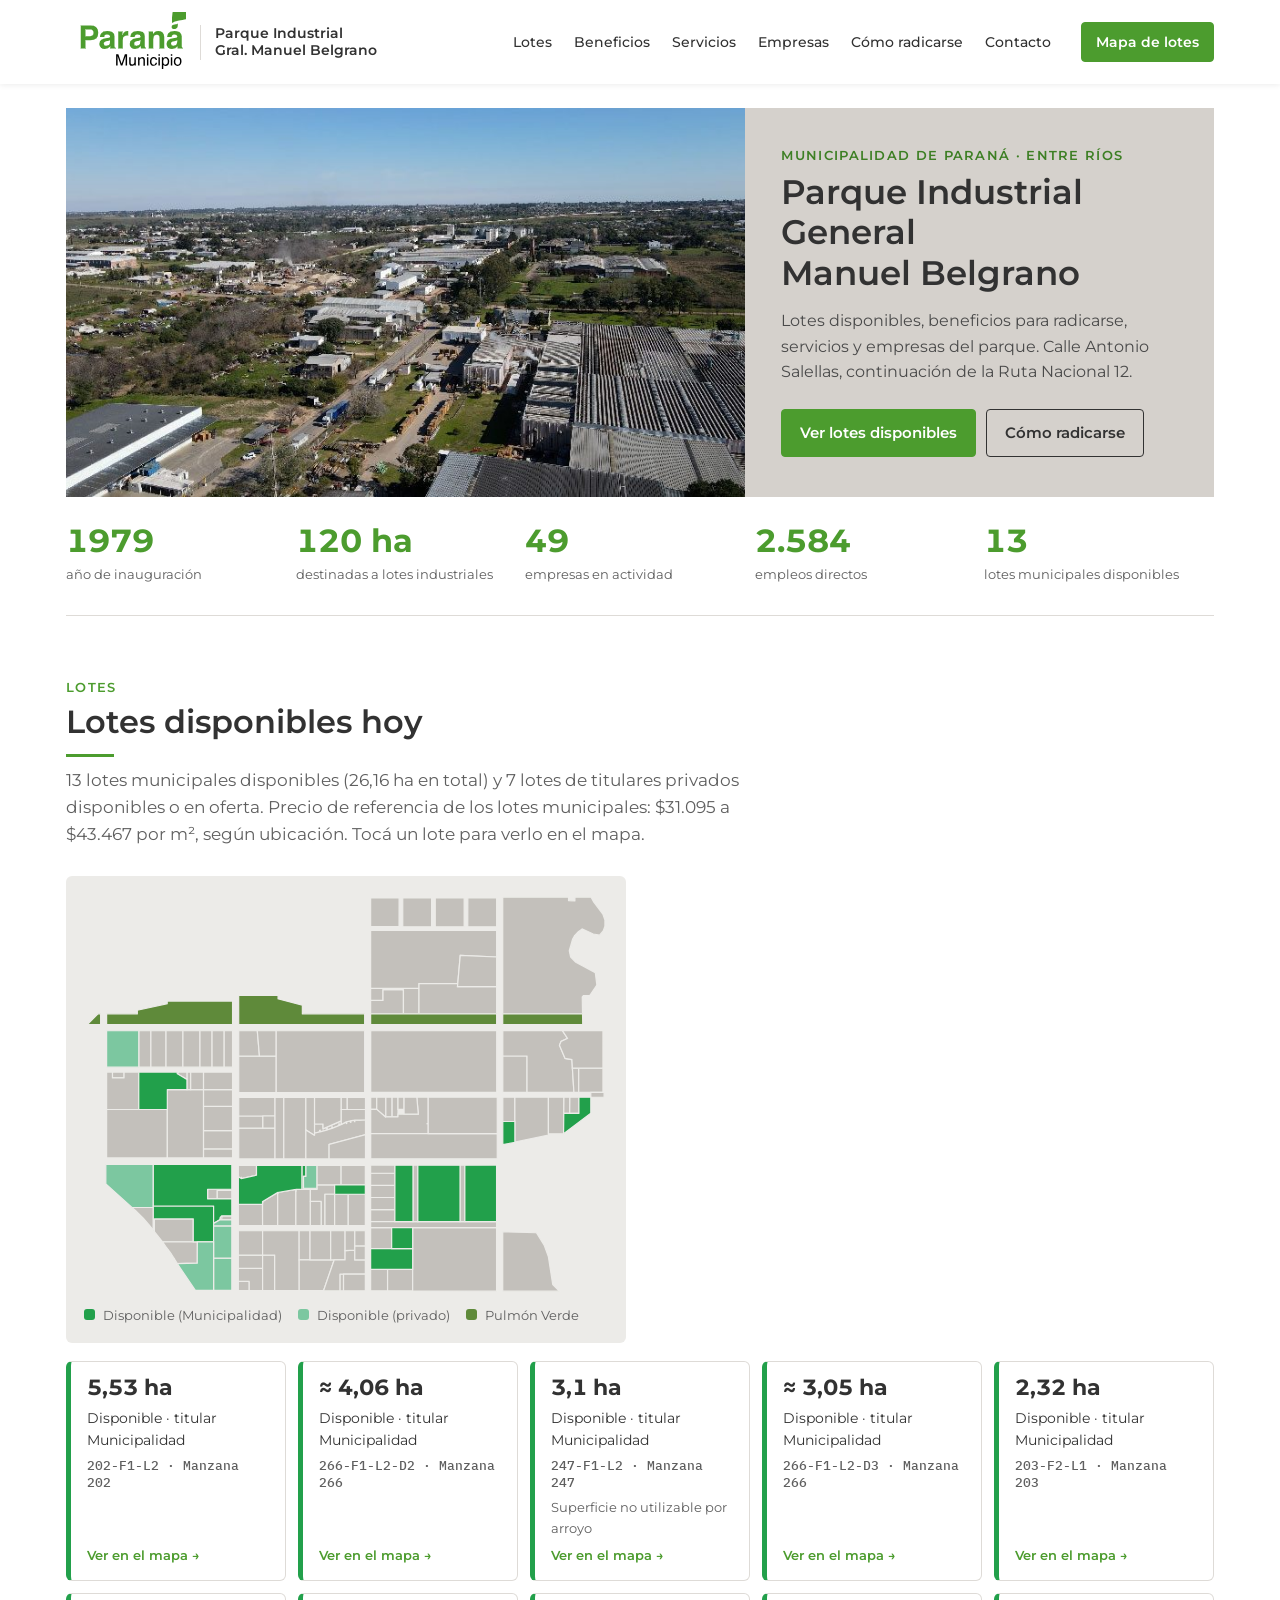
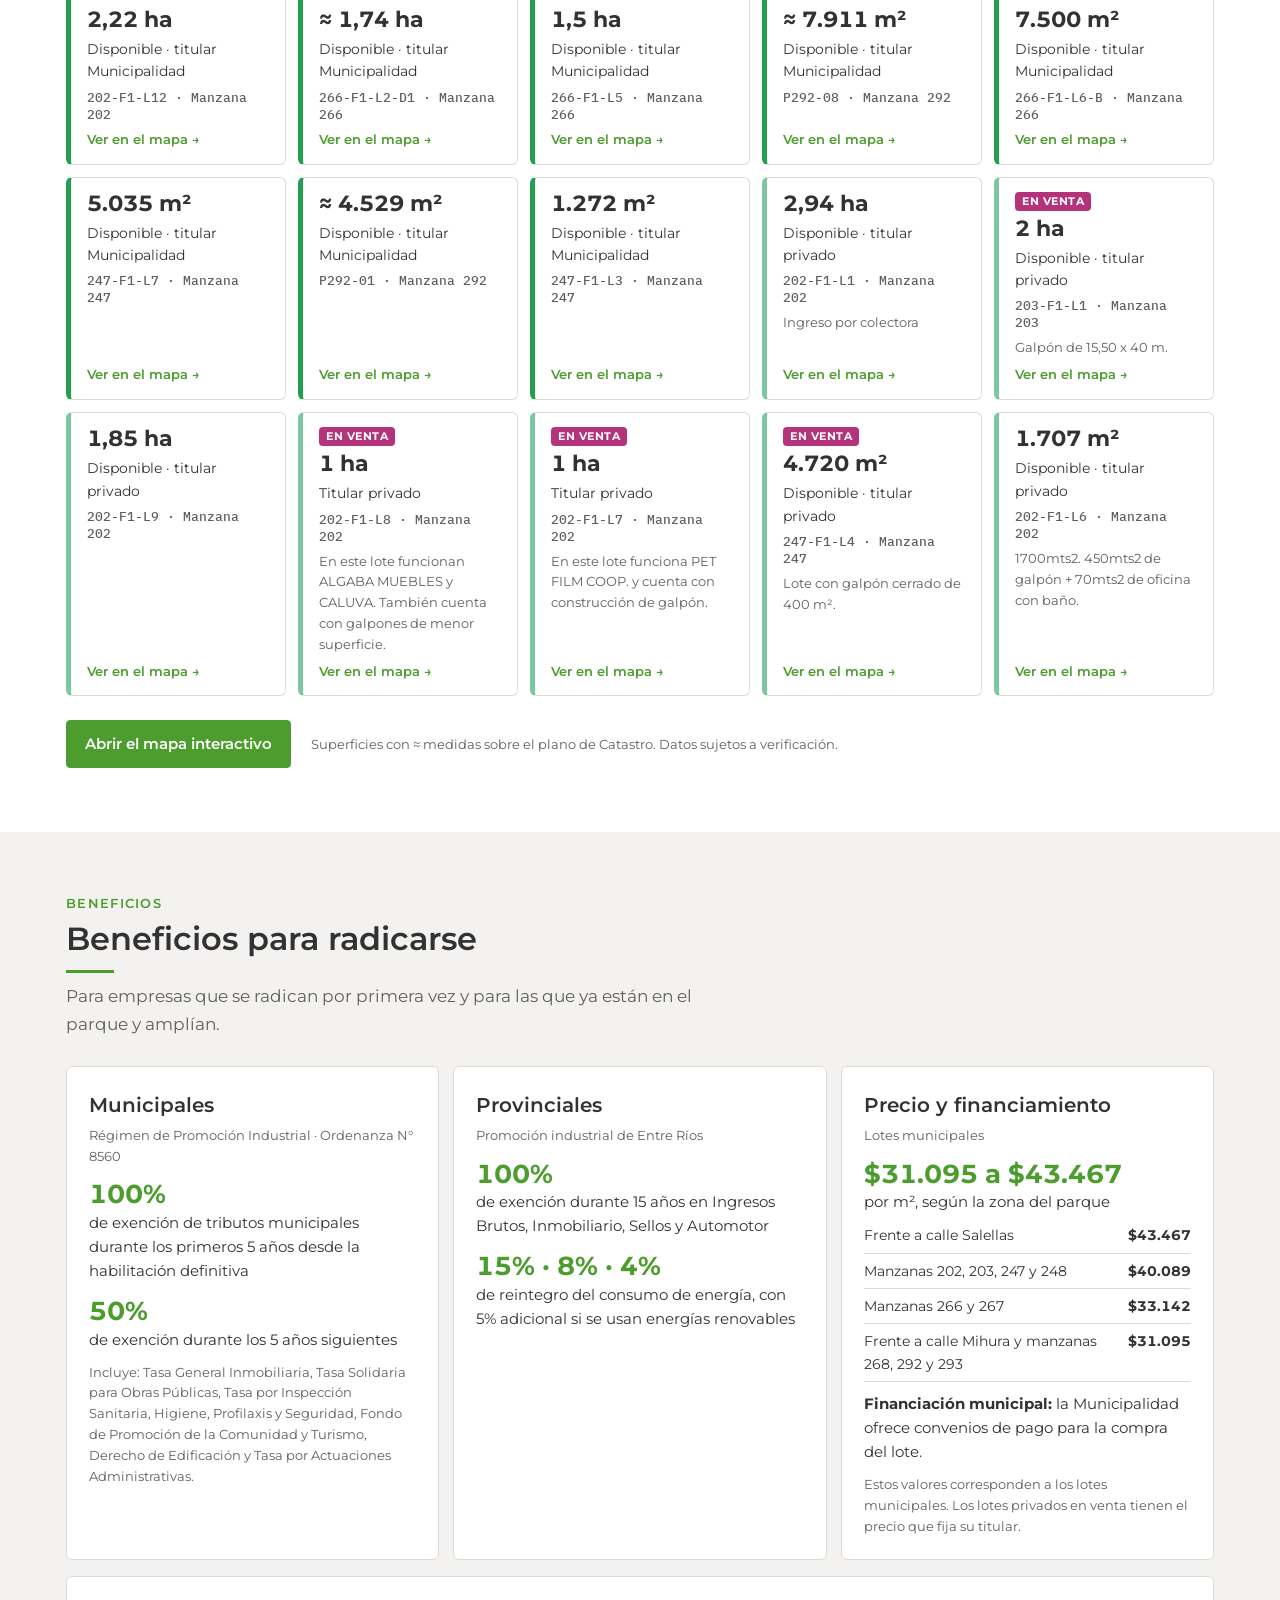
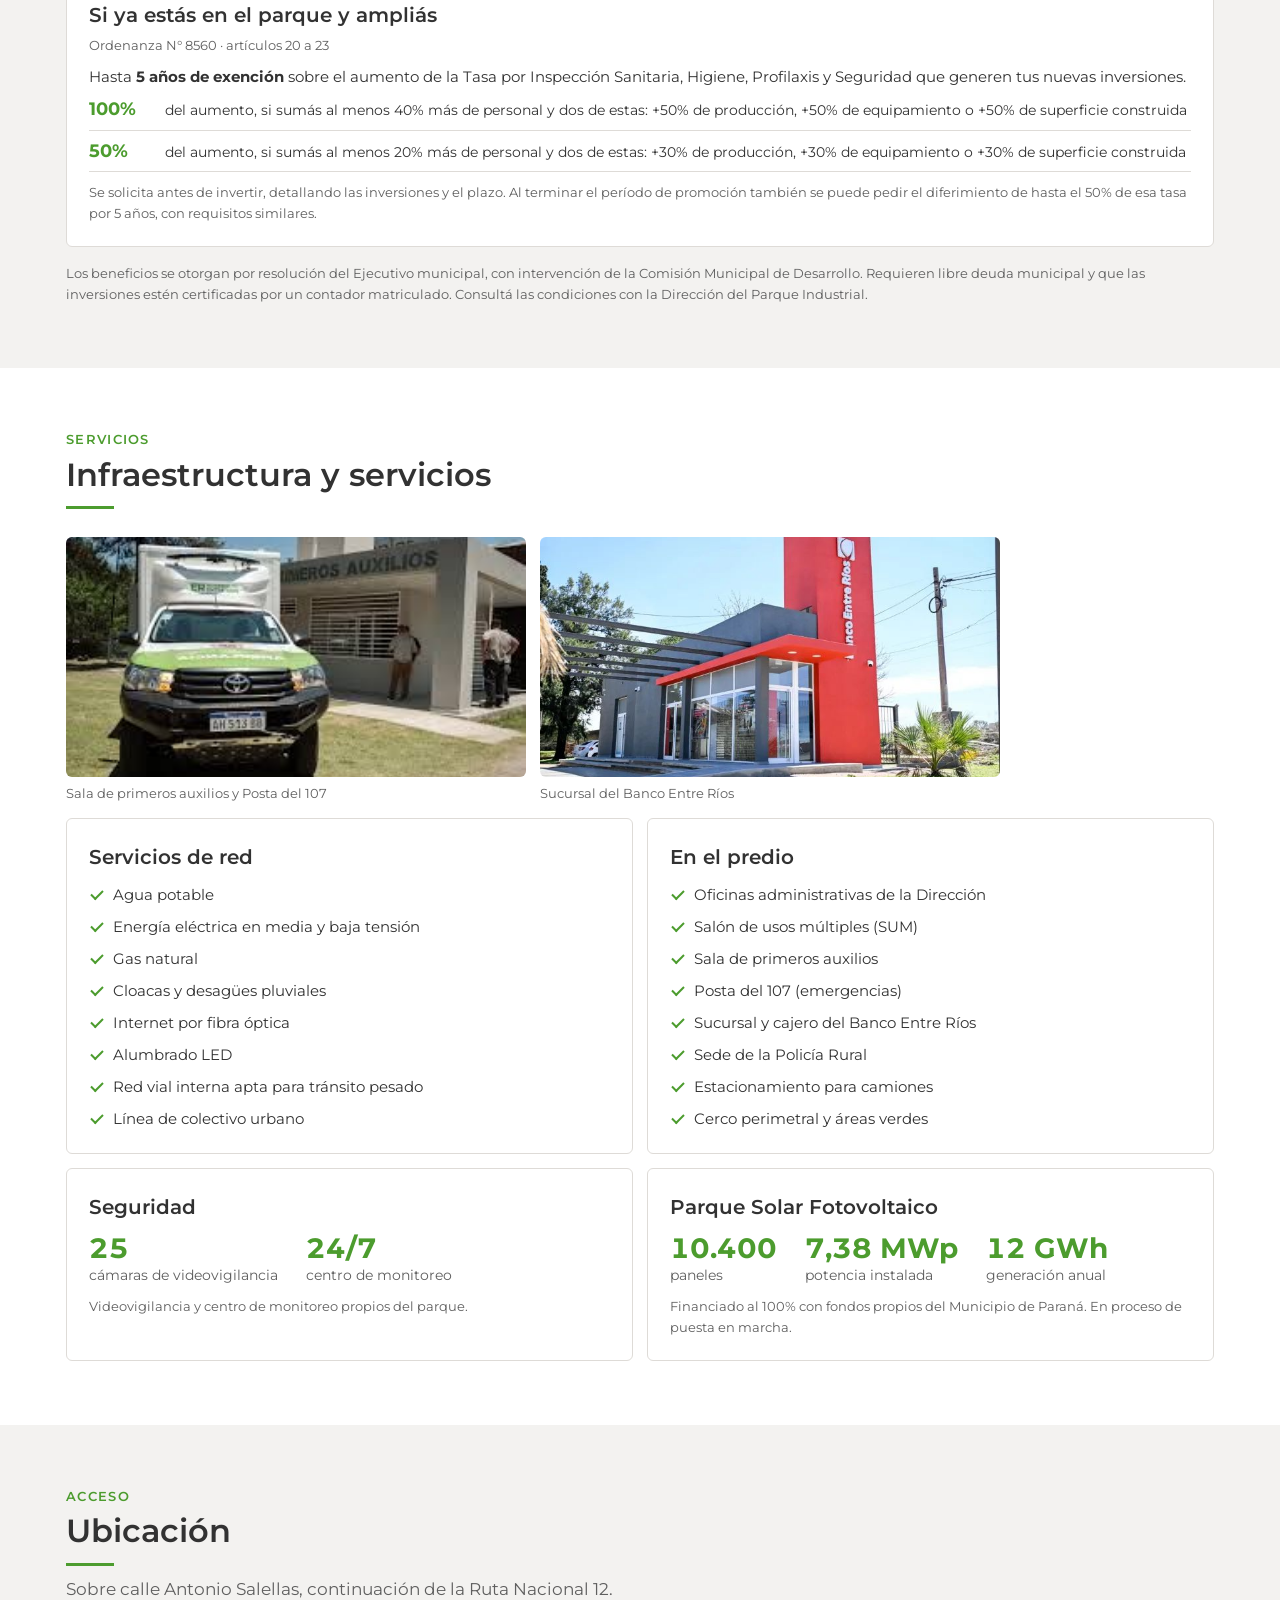
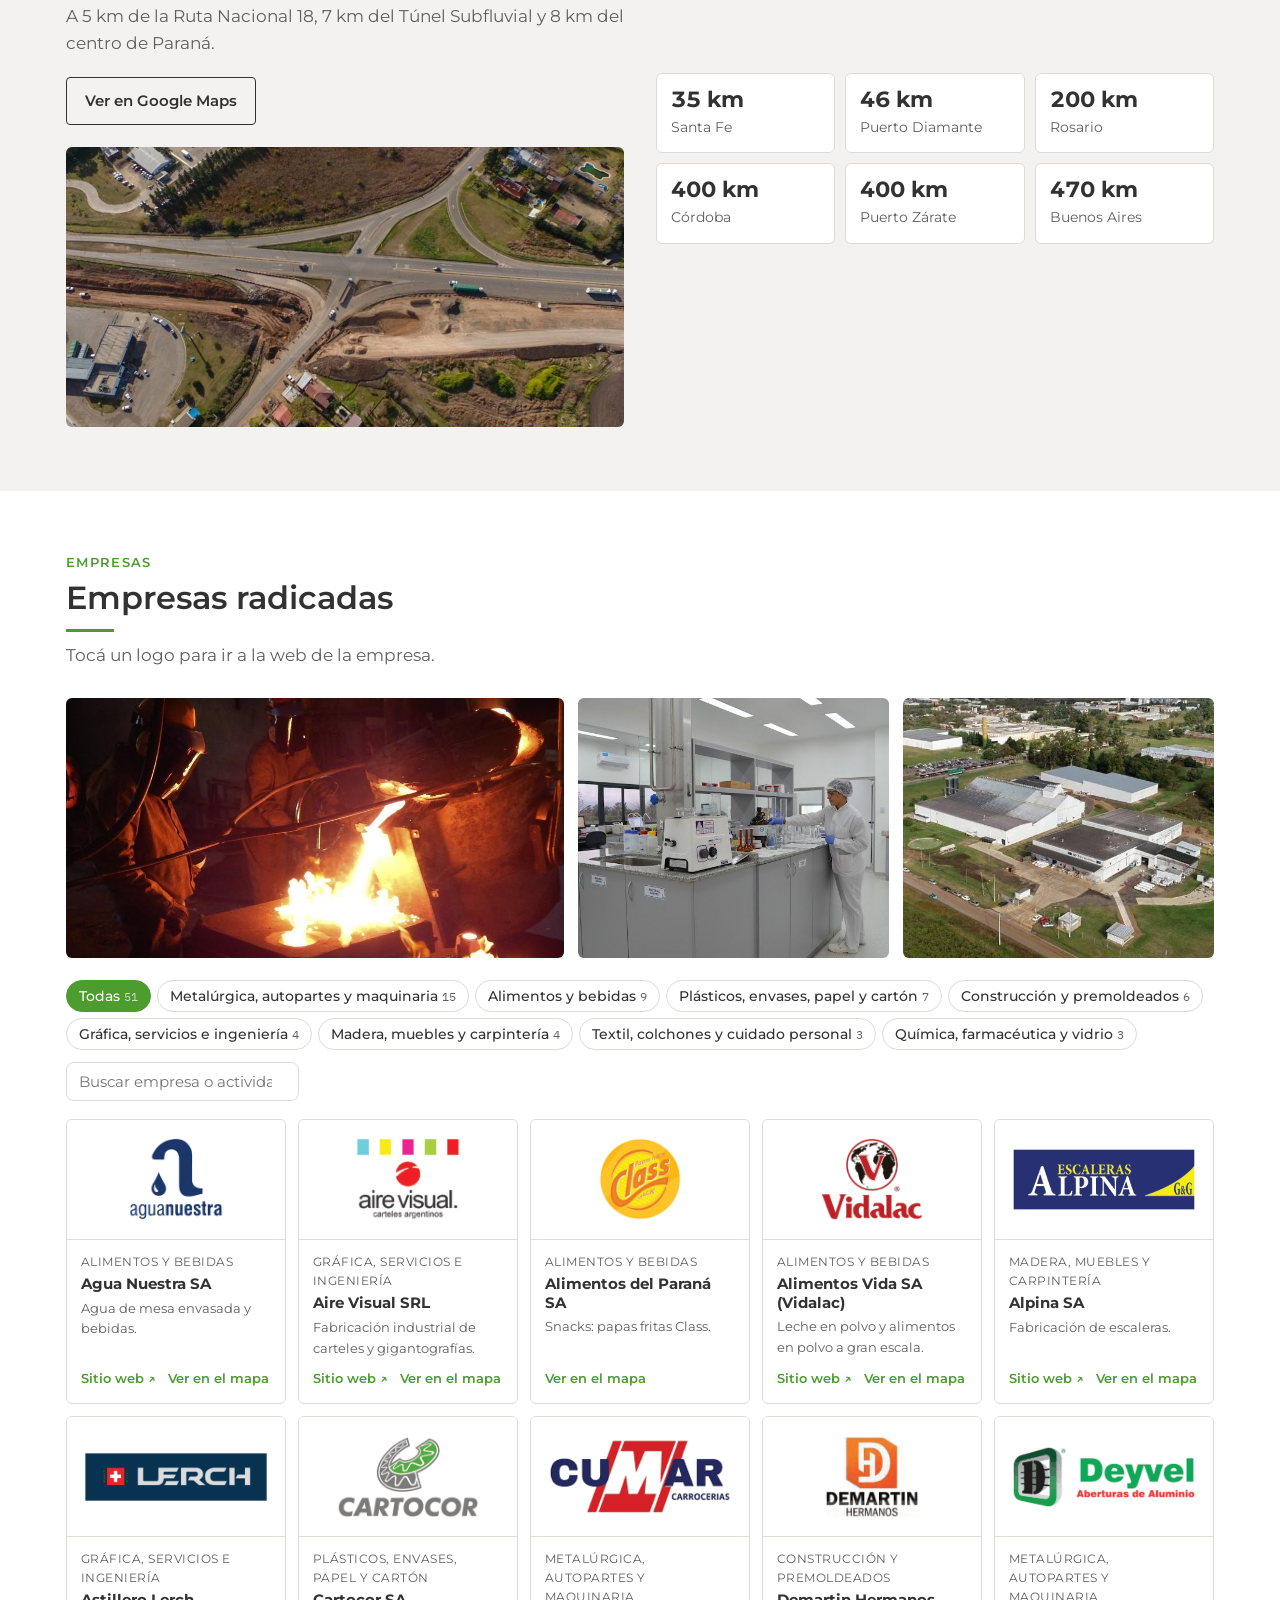
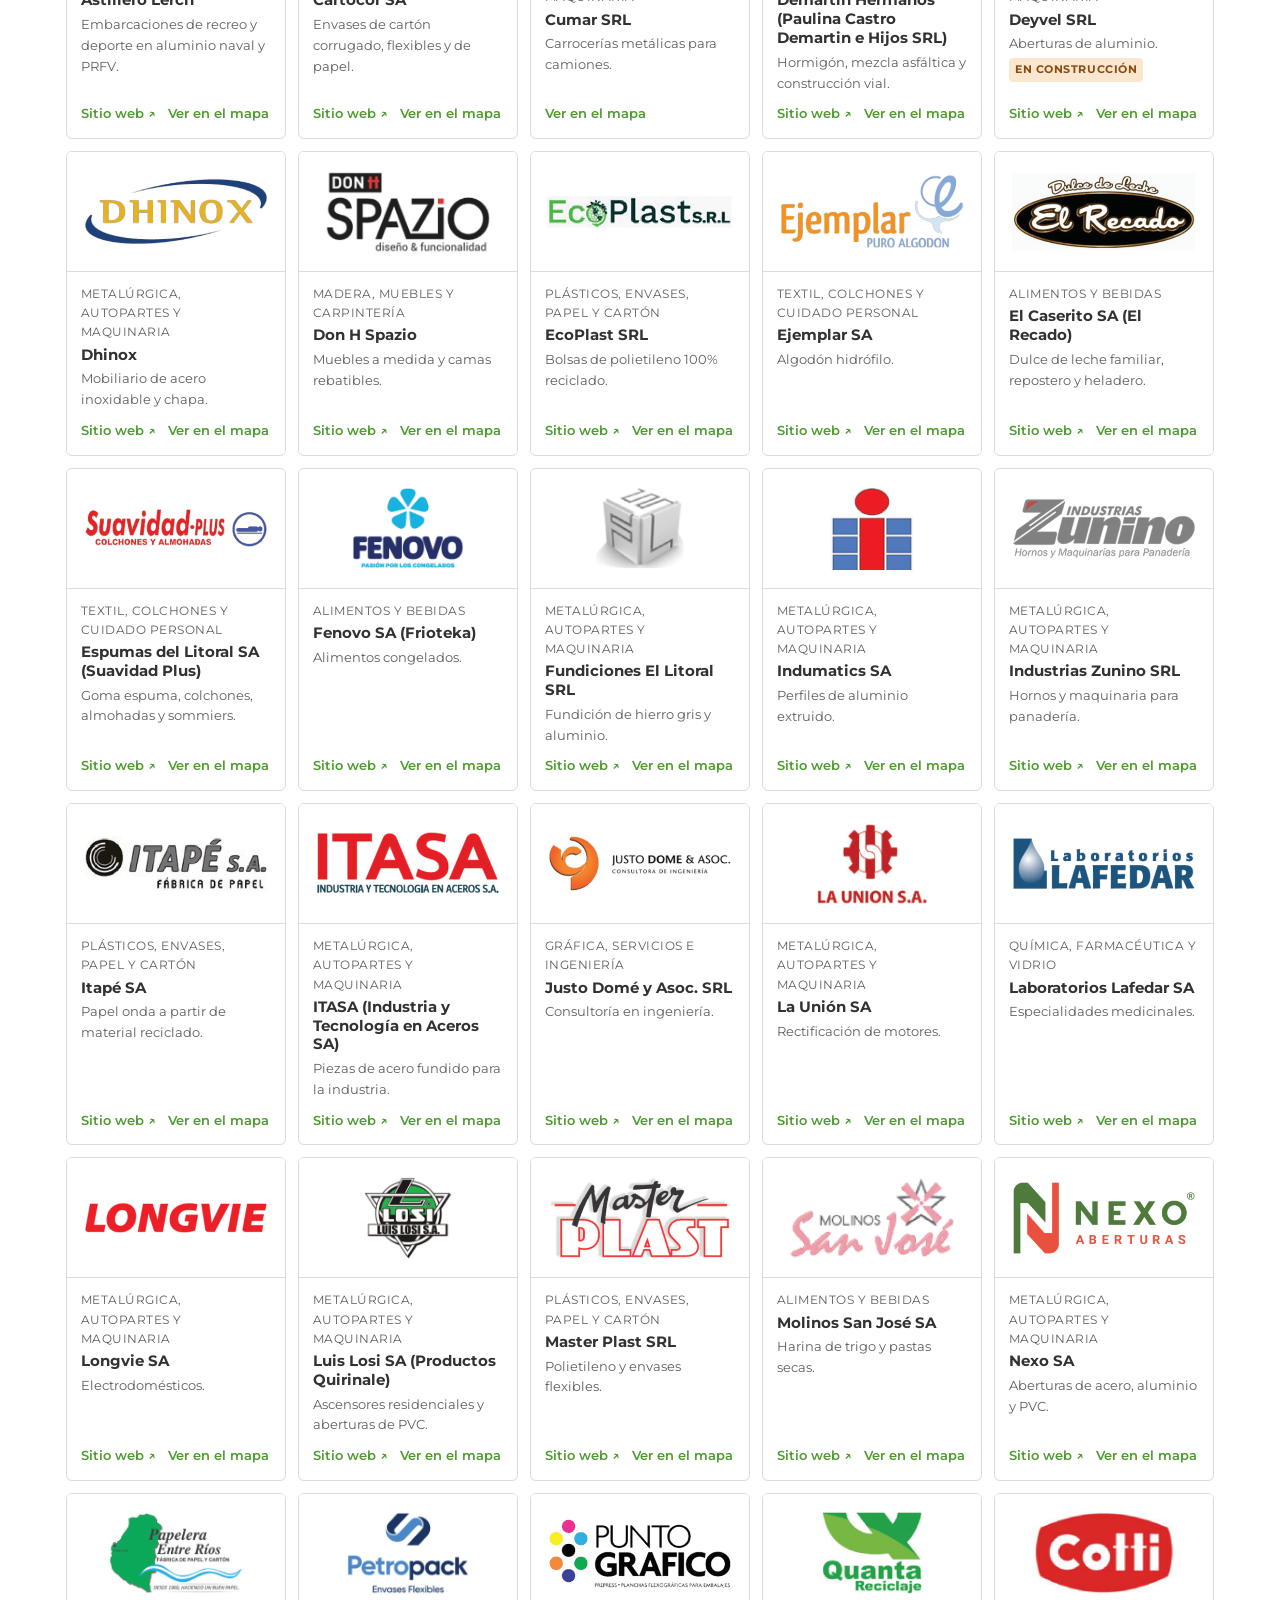
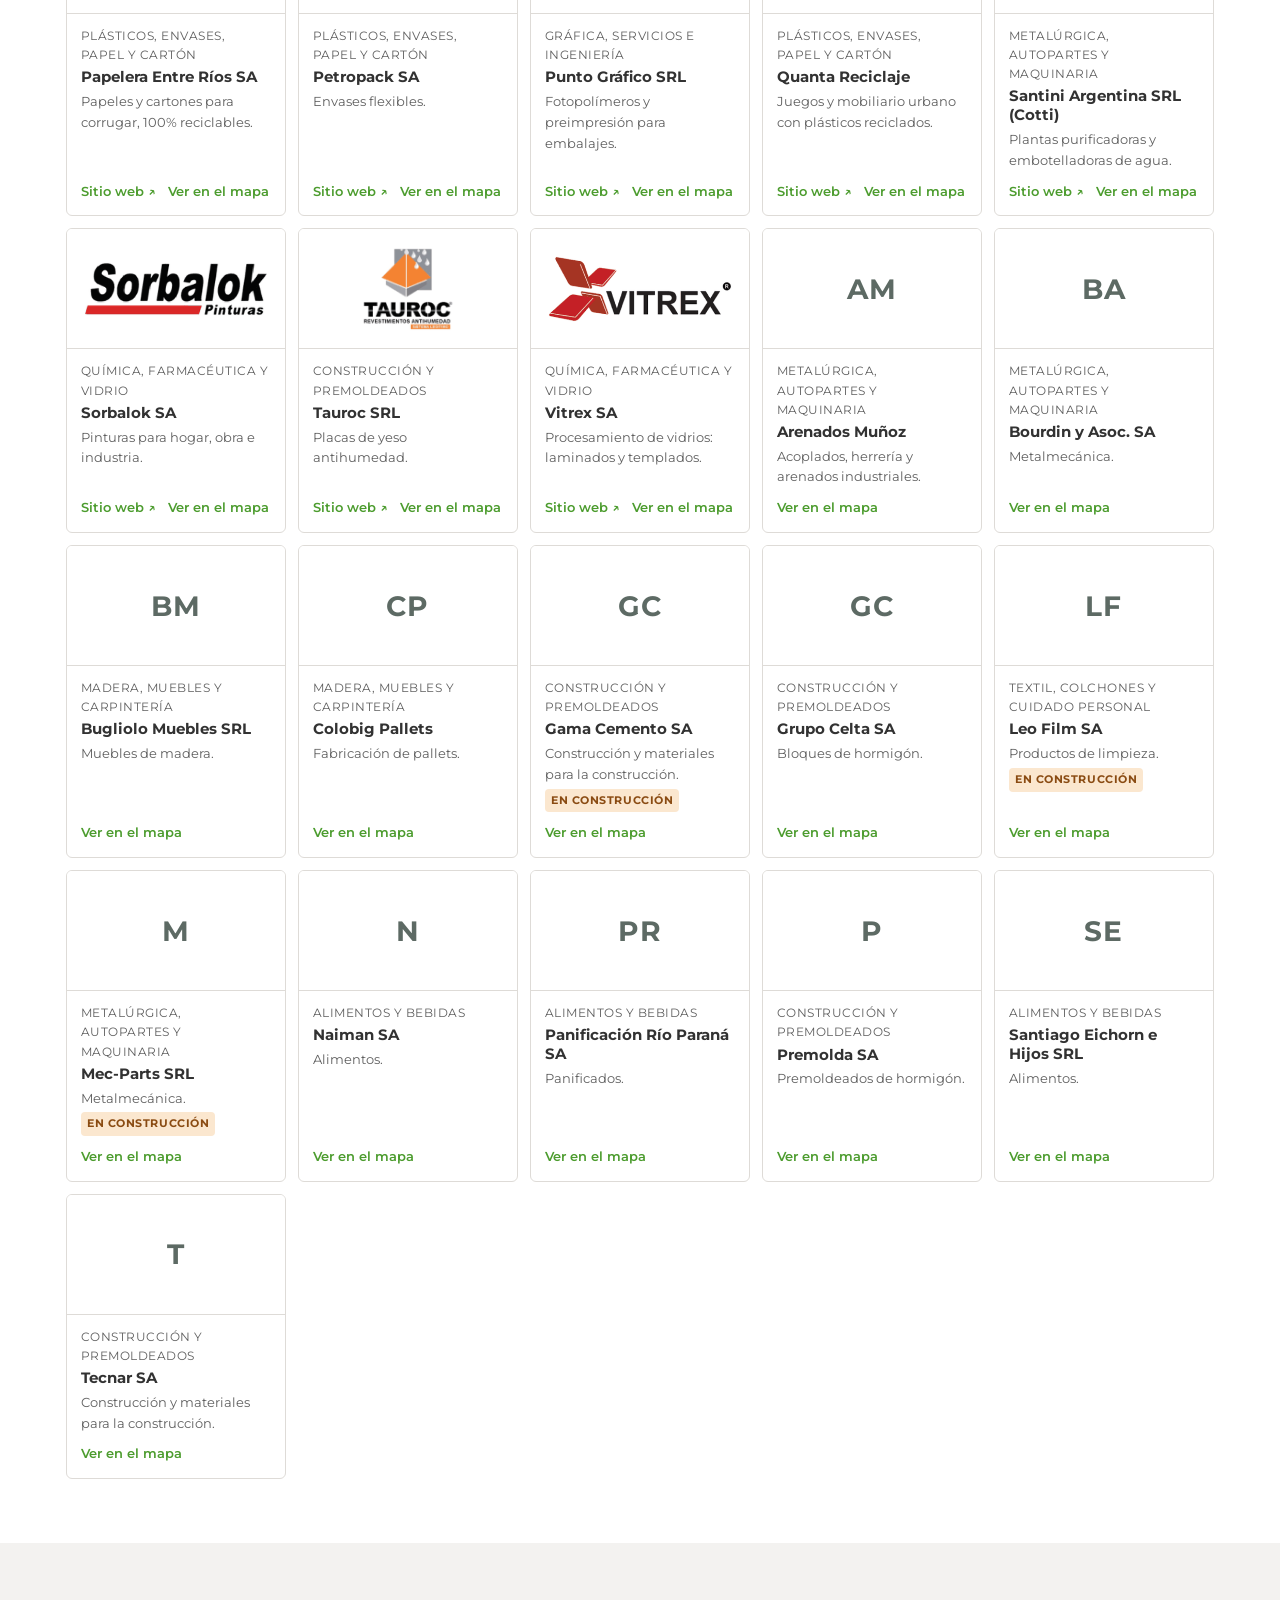
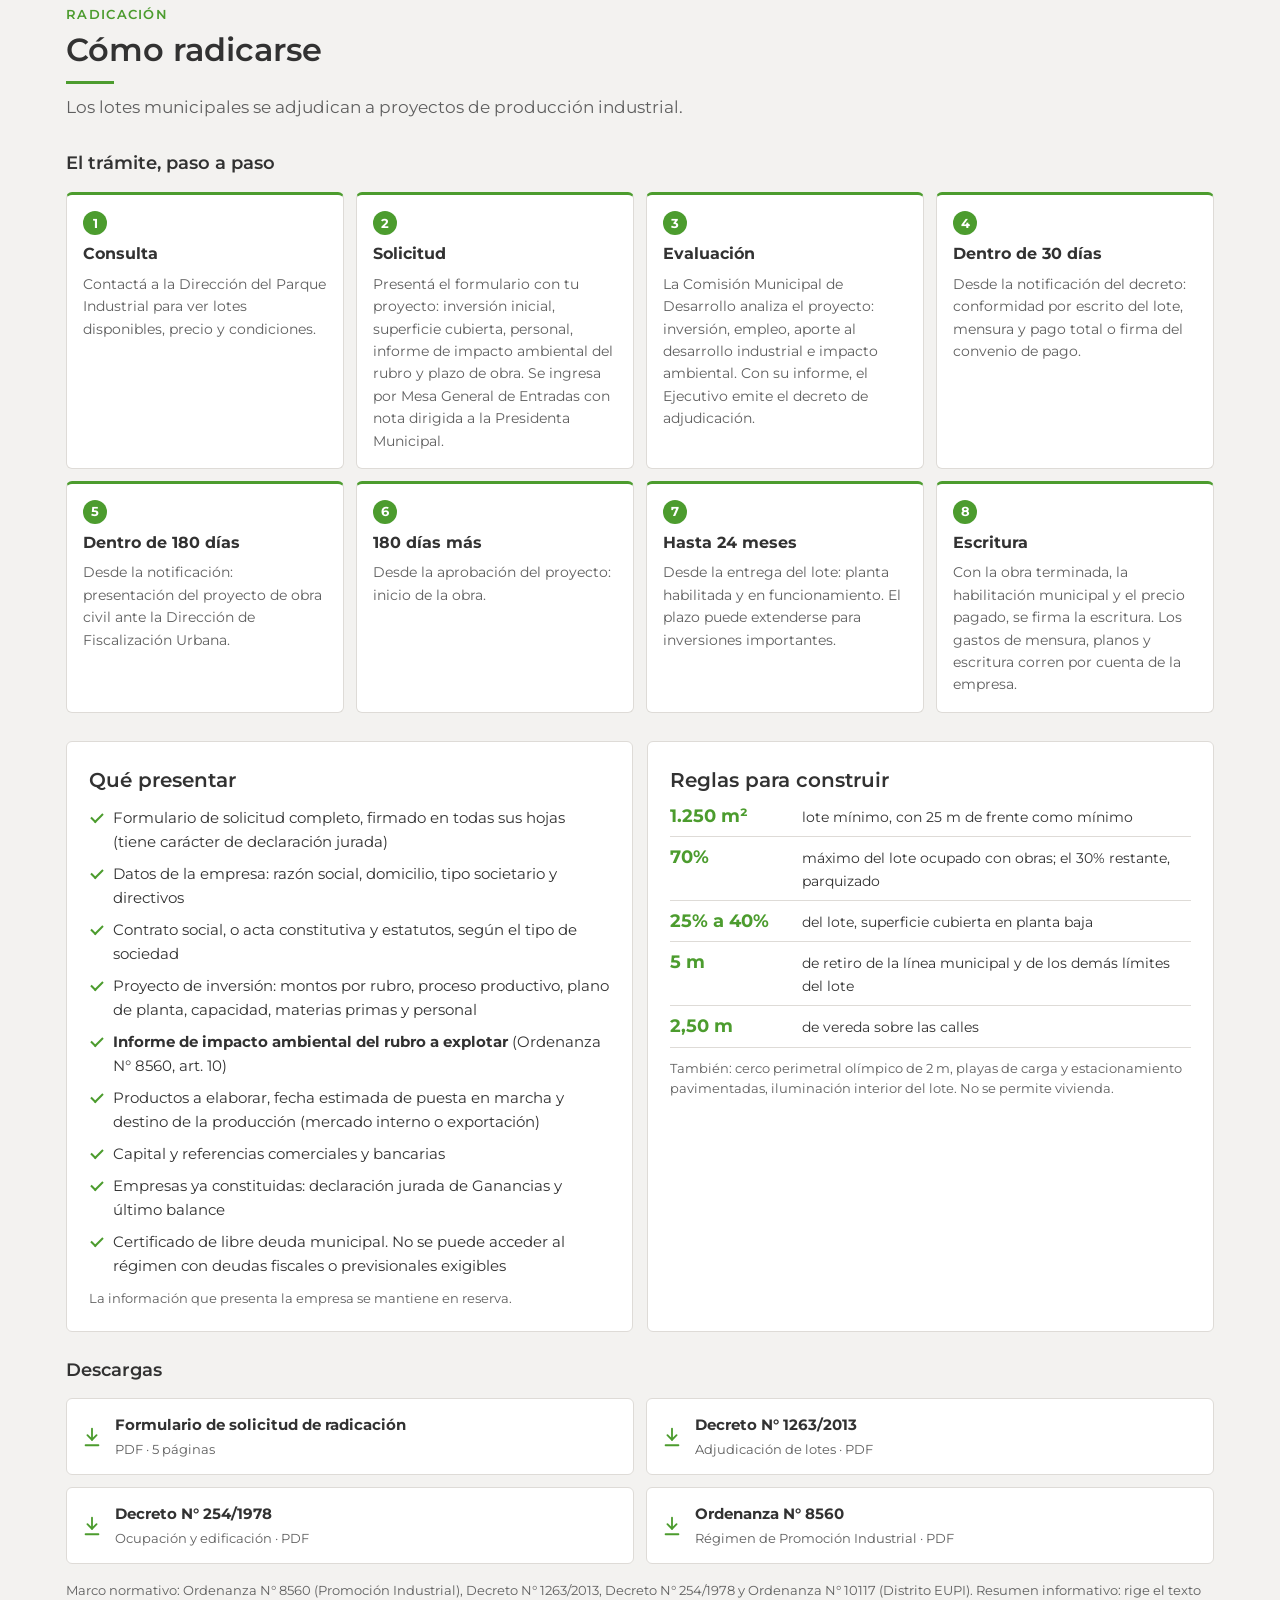
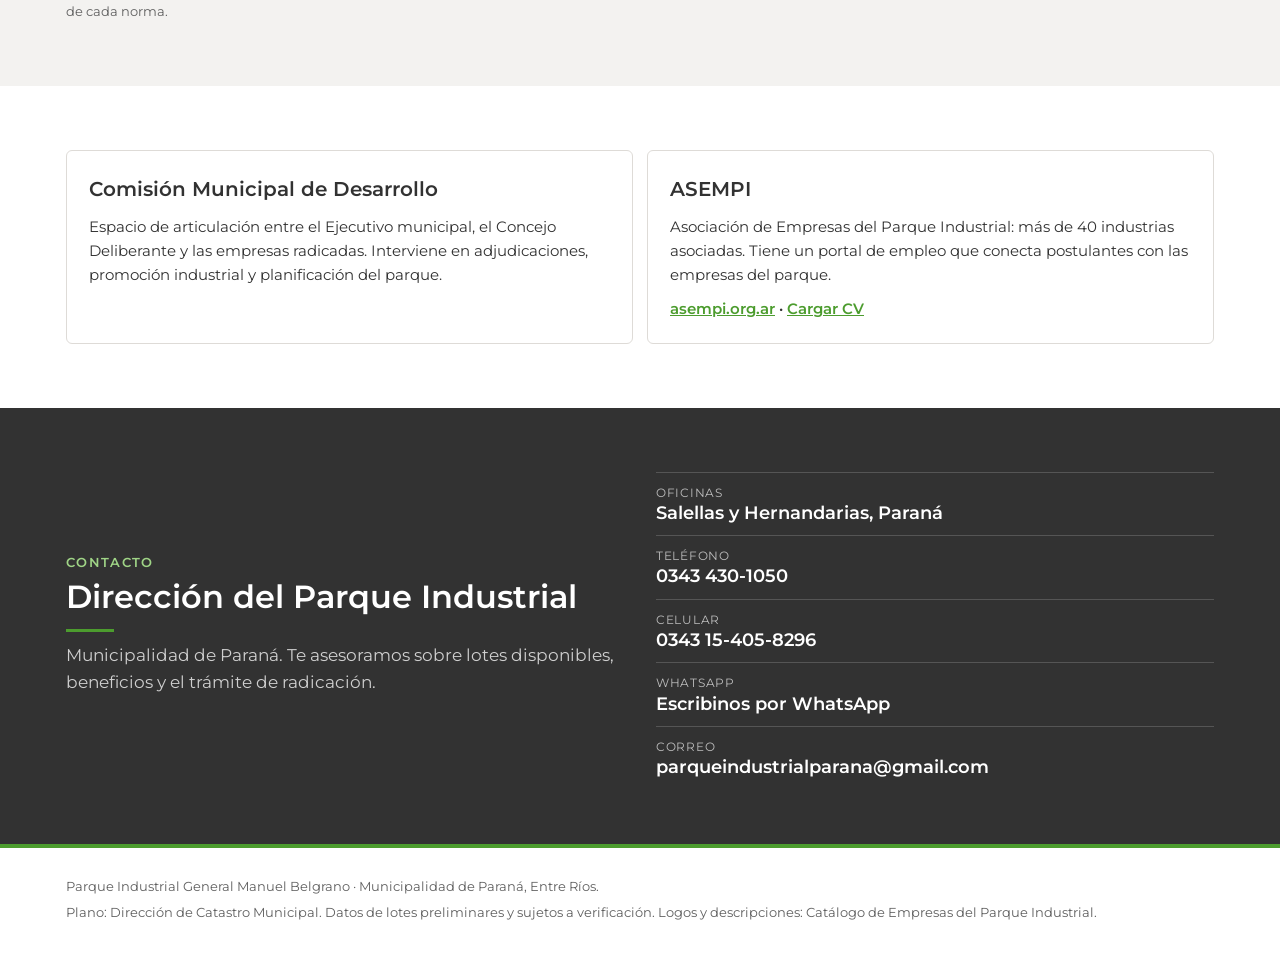
==== commit a3e114c7: "Quitar la tarjeta 'Otros beneficios del régimen' Co-Authored-By: Claude Opus 5.5 <noreply@anthropic." ====
--- a/index.html
+++ b/index.html
@@ -11,7 +11,7 @@
 </script>
 <link rel="preconnect" href="https://fonts.googleapis.com">
 <link rel="stylesheet" href="https://fonts.googleapis.com/css2?family=Montserrat:wght@400;500;600;700&family=IBM+Plex+Mono:wght@400;500&display=swap">
-<link rel="stylesheet" href="sitio.css?v=202611021406">
+<link rel="stylesheet" href="sitio.css?v=202611021412">
 </head>
 <body>
 <a class="saltar" href="#lotes">Ir a lotes disponibles</a>
@@ -121,7 +121,7 @@
           <p class="nota">Estos valores corresponden a los lotes municipales. Los lotes privados en venta tienen el precio que fija su titular.</p>
         </article>
       </div>
-      <div class="ben ben-2">
+      <div class="ben ben-1">
         <article class="card">
           <h3>Si ya estás en el parque y ampliás</h3>
           <p class="card-sub">Ordenanza N° 8560 · artículos 20 a 23</p>
@@ -131,17 +131,6 @@
             <li><b>50%</b><span>del aumento, si sumás al menos 20% más de personal y dos de estas: +30% de producción, +30% de equipamiento o +30% de superficie construida</span></li>
           </ul>
           <p class="nota">Se solicita antes de invertir, detallando las inversiones y el plazo. Al terminar el período de promoción también se puede pedir el diferimiento de hasta el 50% de esa tasa por 5 años, con requisitos similares.</p>
-        </article>
-        <article class="card">
-          <h3>Otros beneficios del régimen</h3>
-          <p class="card-sub">Ordenanza N° 8560 · artículos 15 y 24</p>
-          <ul class="tick">
-            <li><b>Ventanilla única</b> para agilizar los trámites de habilitación y de ampliación</li>
-            <li>Capacitación, consultoría y asistencia técnica con el auspicio de la Municipalidad</li>
-            <li>Preferencia en las licitaciones municipales, a igualdad de condiciones</li>
-            <li>Bolsa de trabajo y base de oferta educativa vinculada a la industria</li>
-            <li><b>Crédito fiscal</b> para pagar la Tasa de Higiene: hasta el 10% de lo invertido en certificaciones de calidad o capacitación, y hasta el 50% en mejoras de infraestructura del parque aprobadas por la Comisión</li>
-          </ul>
         </article>
       </div>
       <p class="nota">Los beneficios se otorgan por resolución del Ejecutivo municipal, con intervención de la Comisión Municipal de Desarrollo. Requieren libre deuda municipal y que las inversiones estén certificadas por un contador matriculado. Consultá las condiciones con la Dirección del Parque Industrial.</p>
@@ -342,7 +331,7 @@
   </div>
 </footer>
 
-<script src="config.js?v=202611021406"></script>
-<script src="sitio.js?v=202611021406"></script>
+<script src="config.js?v=202611021412"></script>
+<script src="sitio.js?v=202611021412"></script>
 </body>
 </html>
--- a/sitio.css
+++ b/sitio.css
@@ -134,8 +134,8 @@
 
 /* Beneficios */
 .ben { display: grid; grid-template-columns: repeat(3, minmax(0, 1fr)); gap: 14px; margin-bottom: 16px; }
-.ben-2 { grid-template-columns: repeat(2, minmax(0, 1fr)); }
-.ben-2 .reglas li { grid-template-columns: 64px minmax(0, 1fr); }
+.ben-1 { grid-template-columns: minmax(0, 1fr); }
+.ben-1 .reglas li { grid-template-columns: 64px minmax(0, 1fr); }
 .big-list { list-style: none; margin: 4px 0 0; padding: 0; display: flex; flex-direction: column; gap: 14px; }
 .big-list li { display: flex; flex-direction: column; gap: 2px; }
 .big-list b { font: 700 26px/1.1 var(--f-display); color: var(--accent); font-variant-numeric: tabular-nums; }
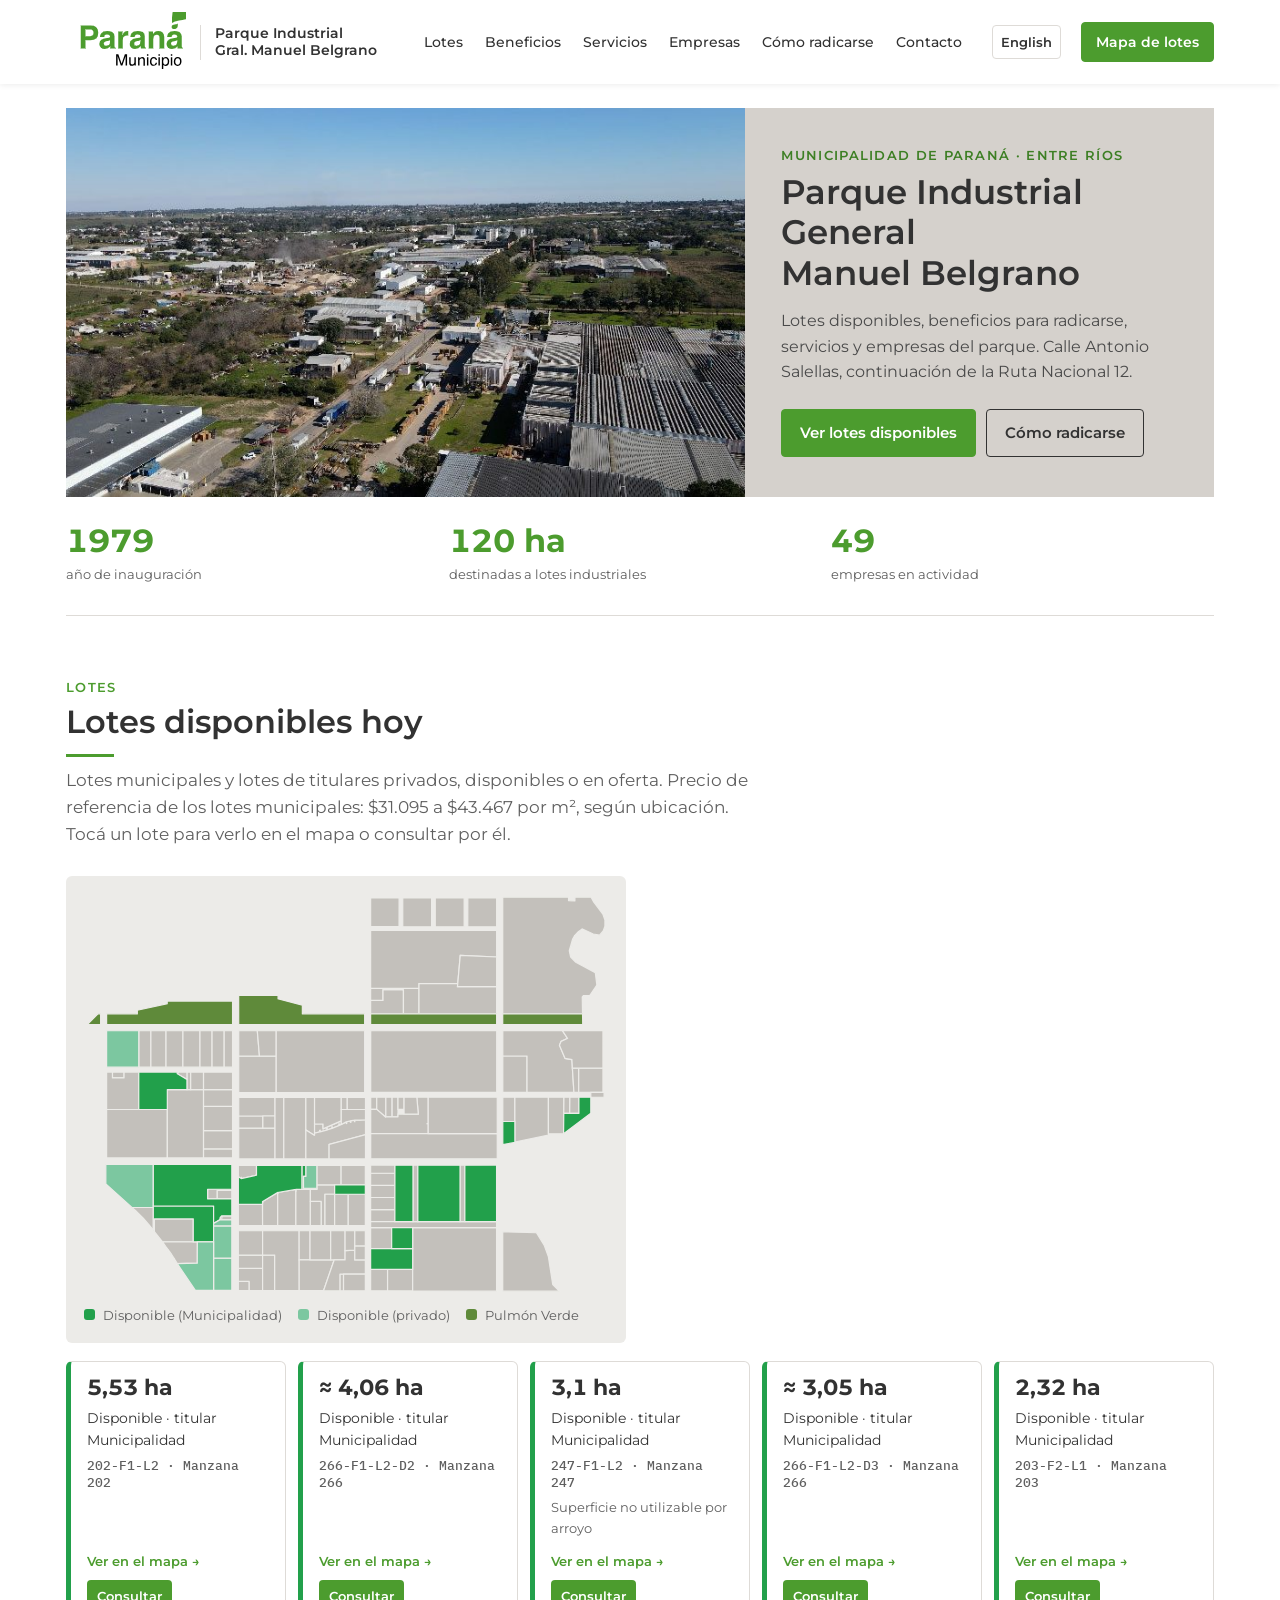
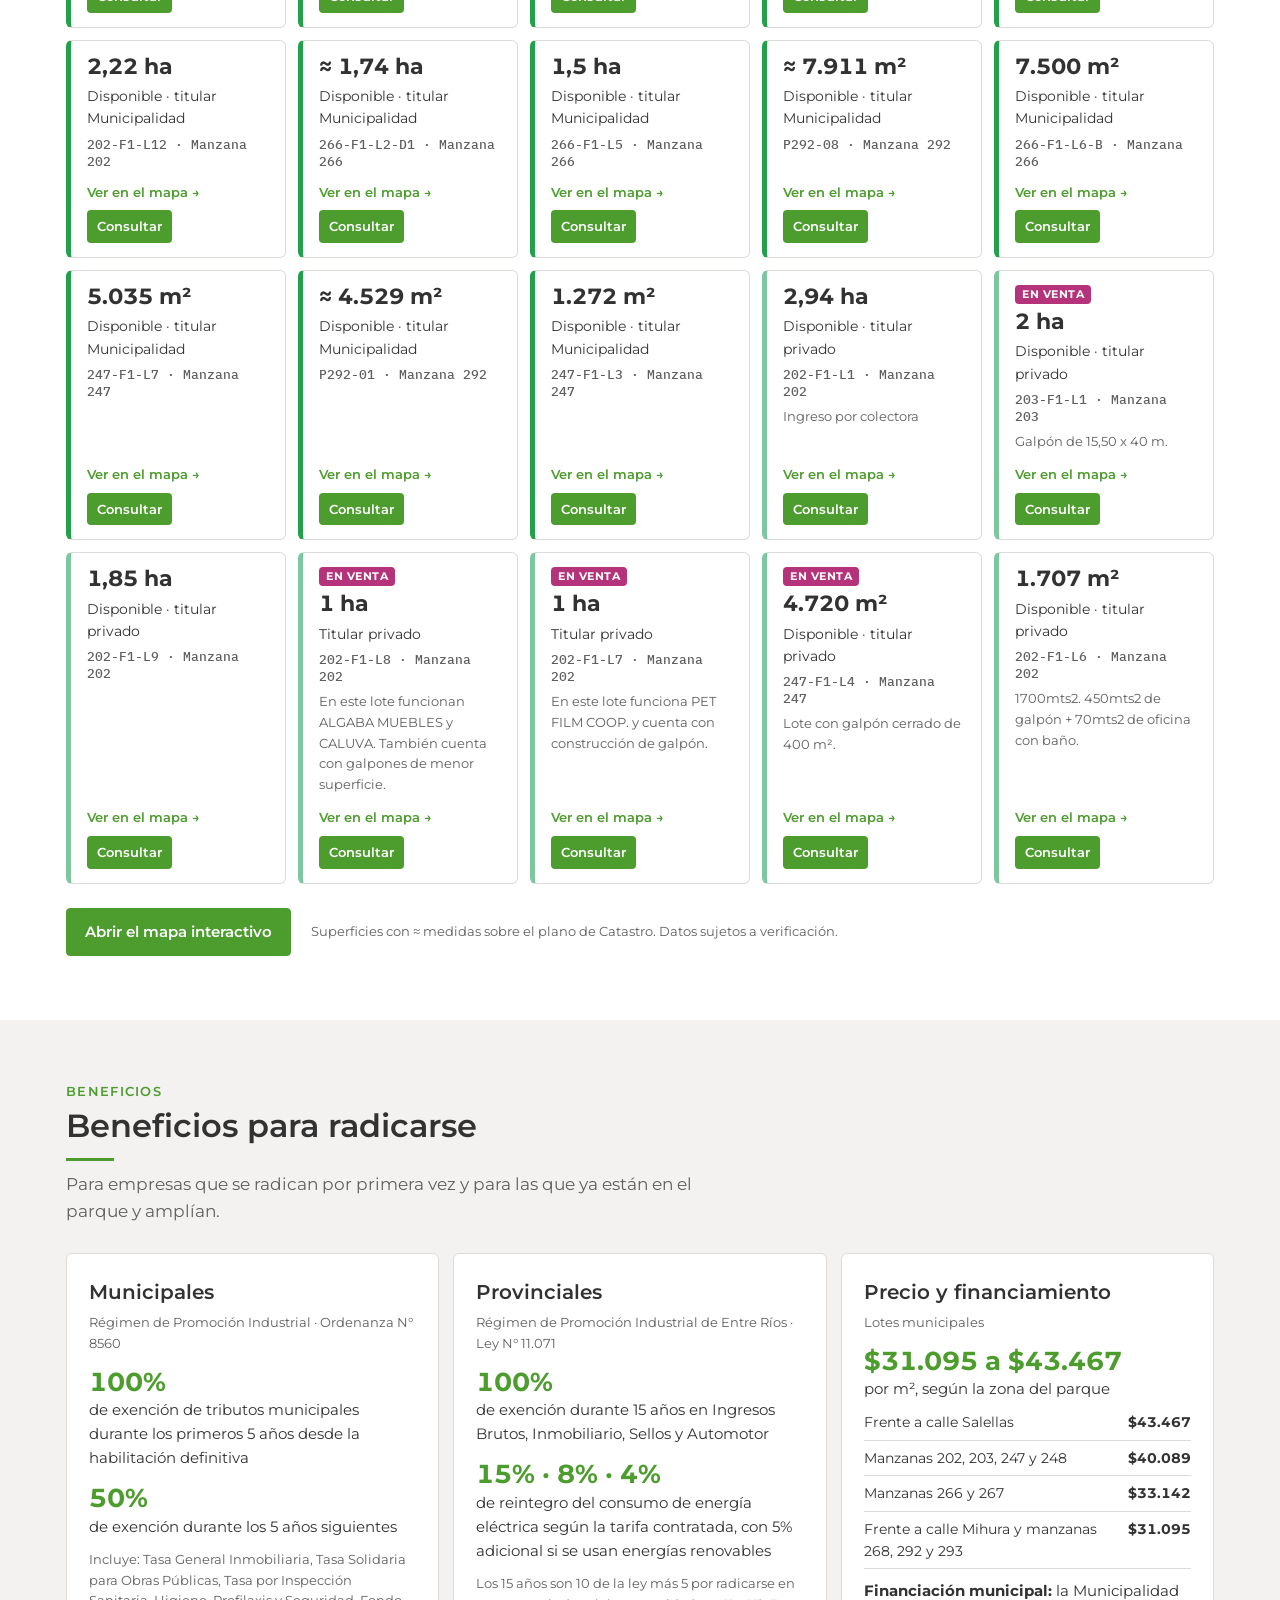
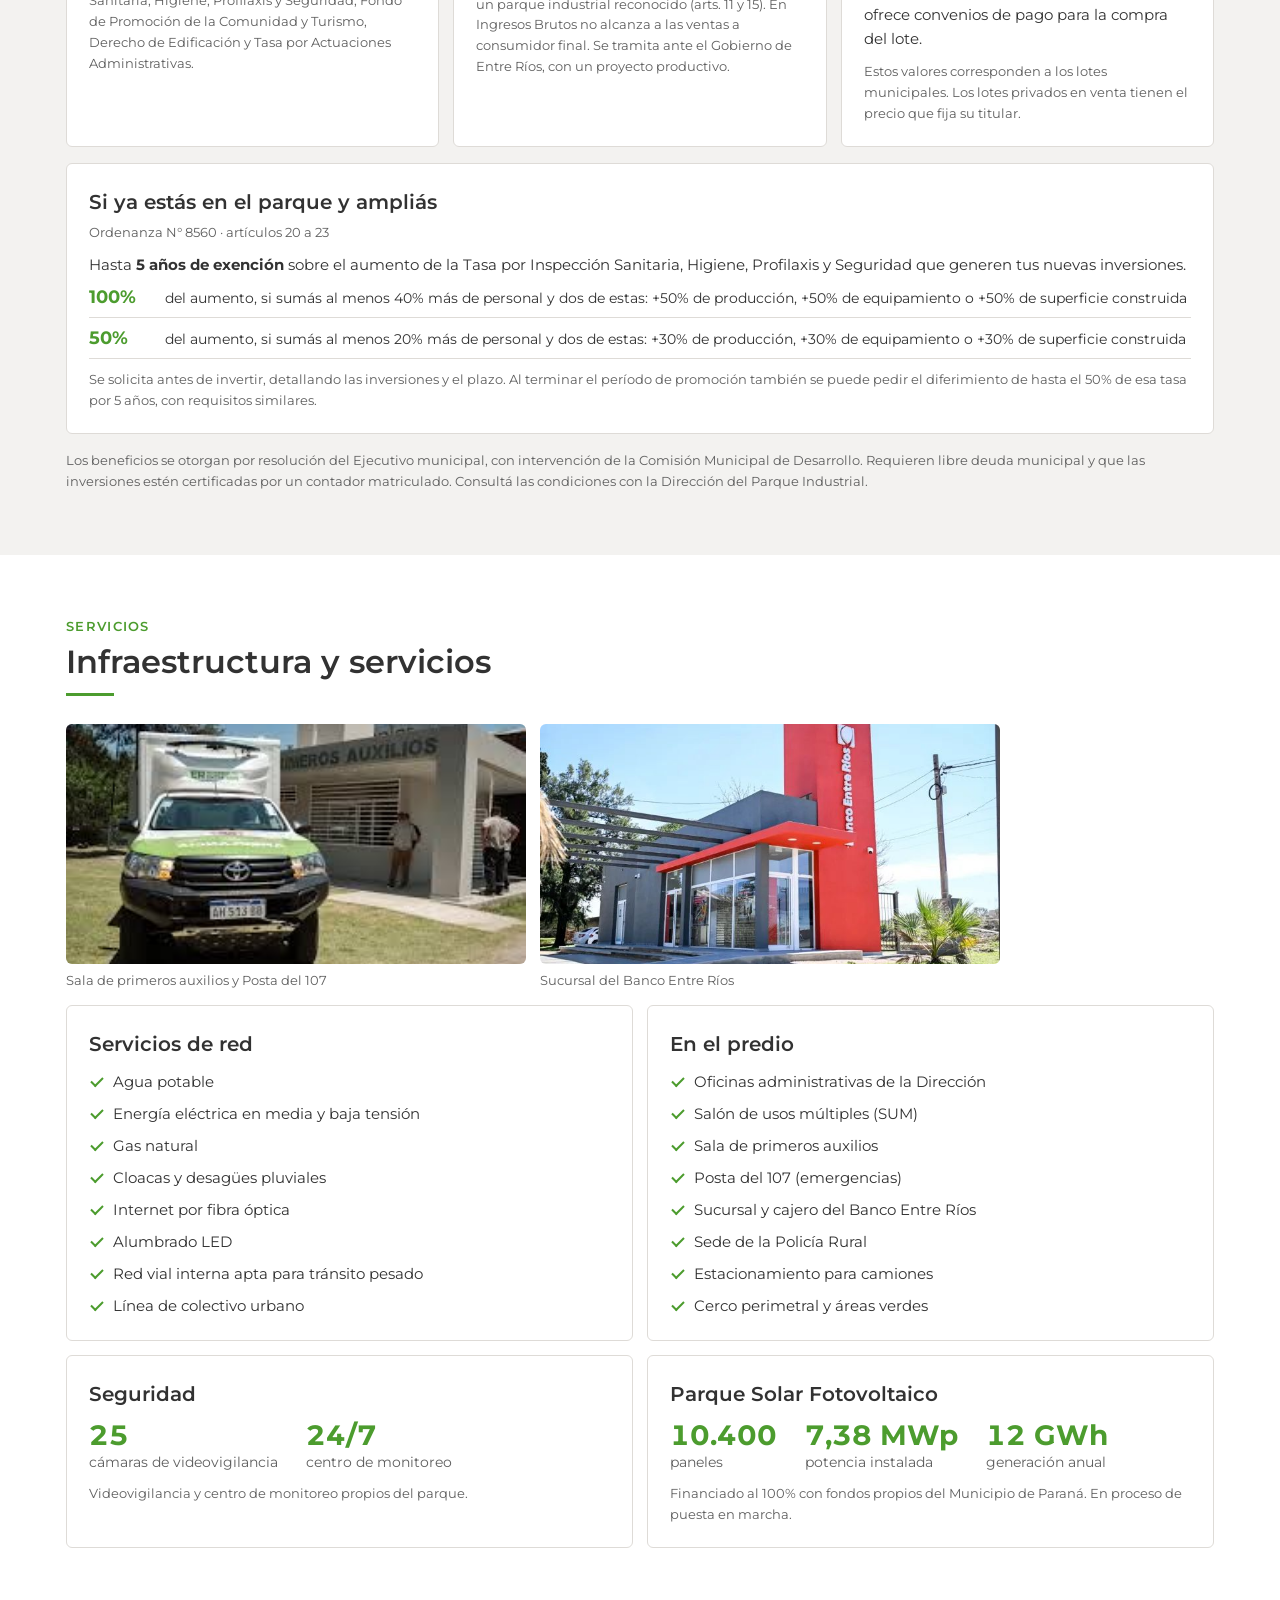
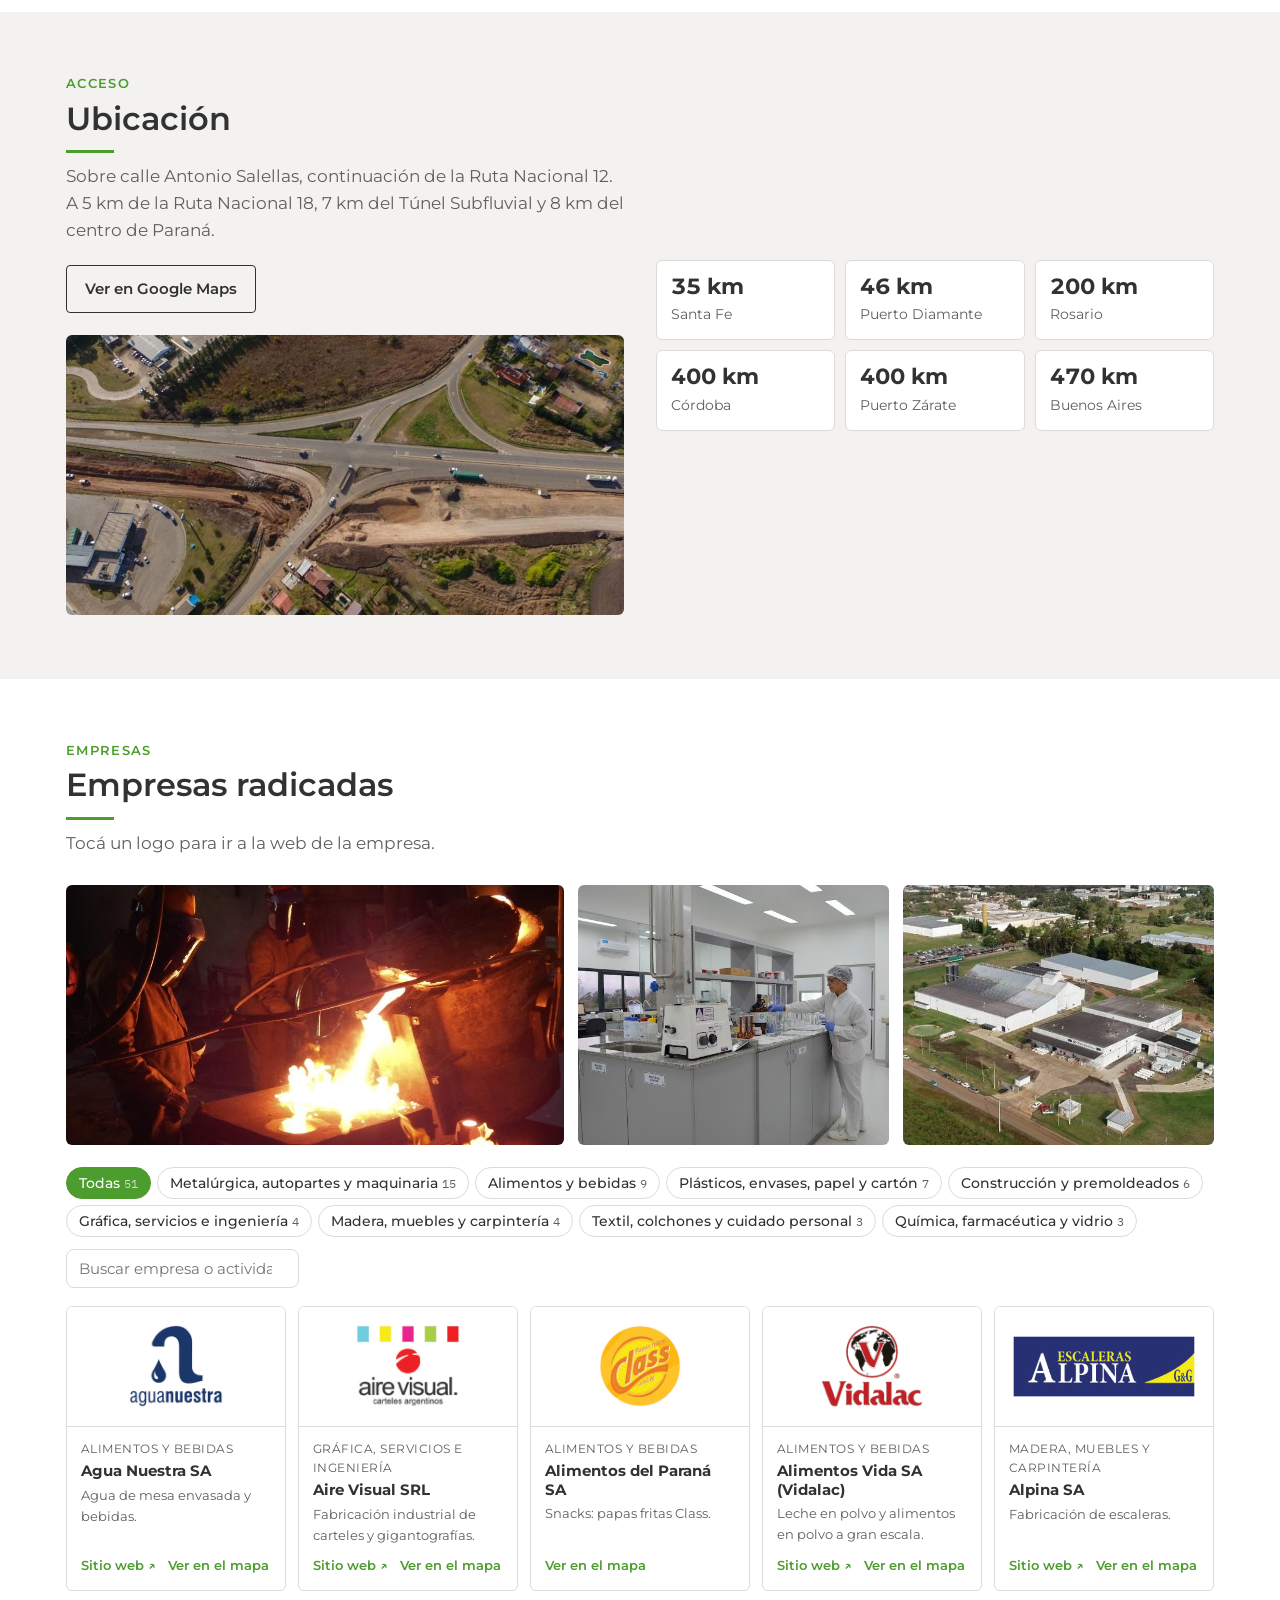
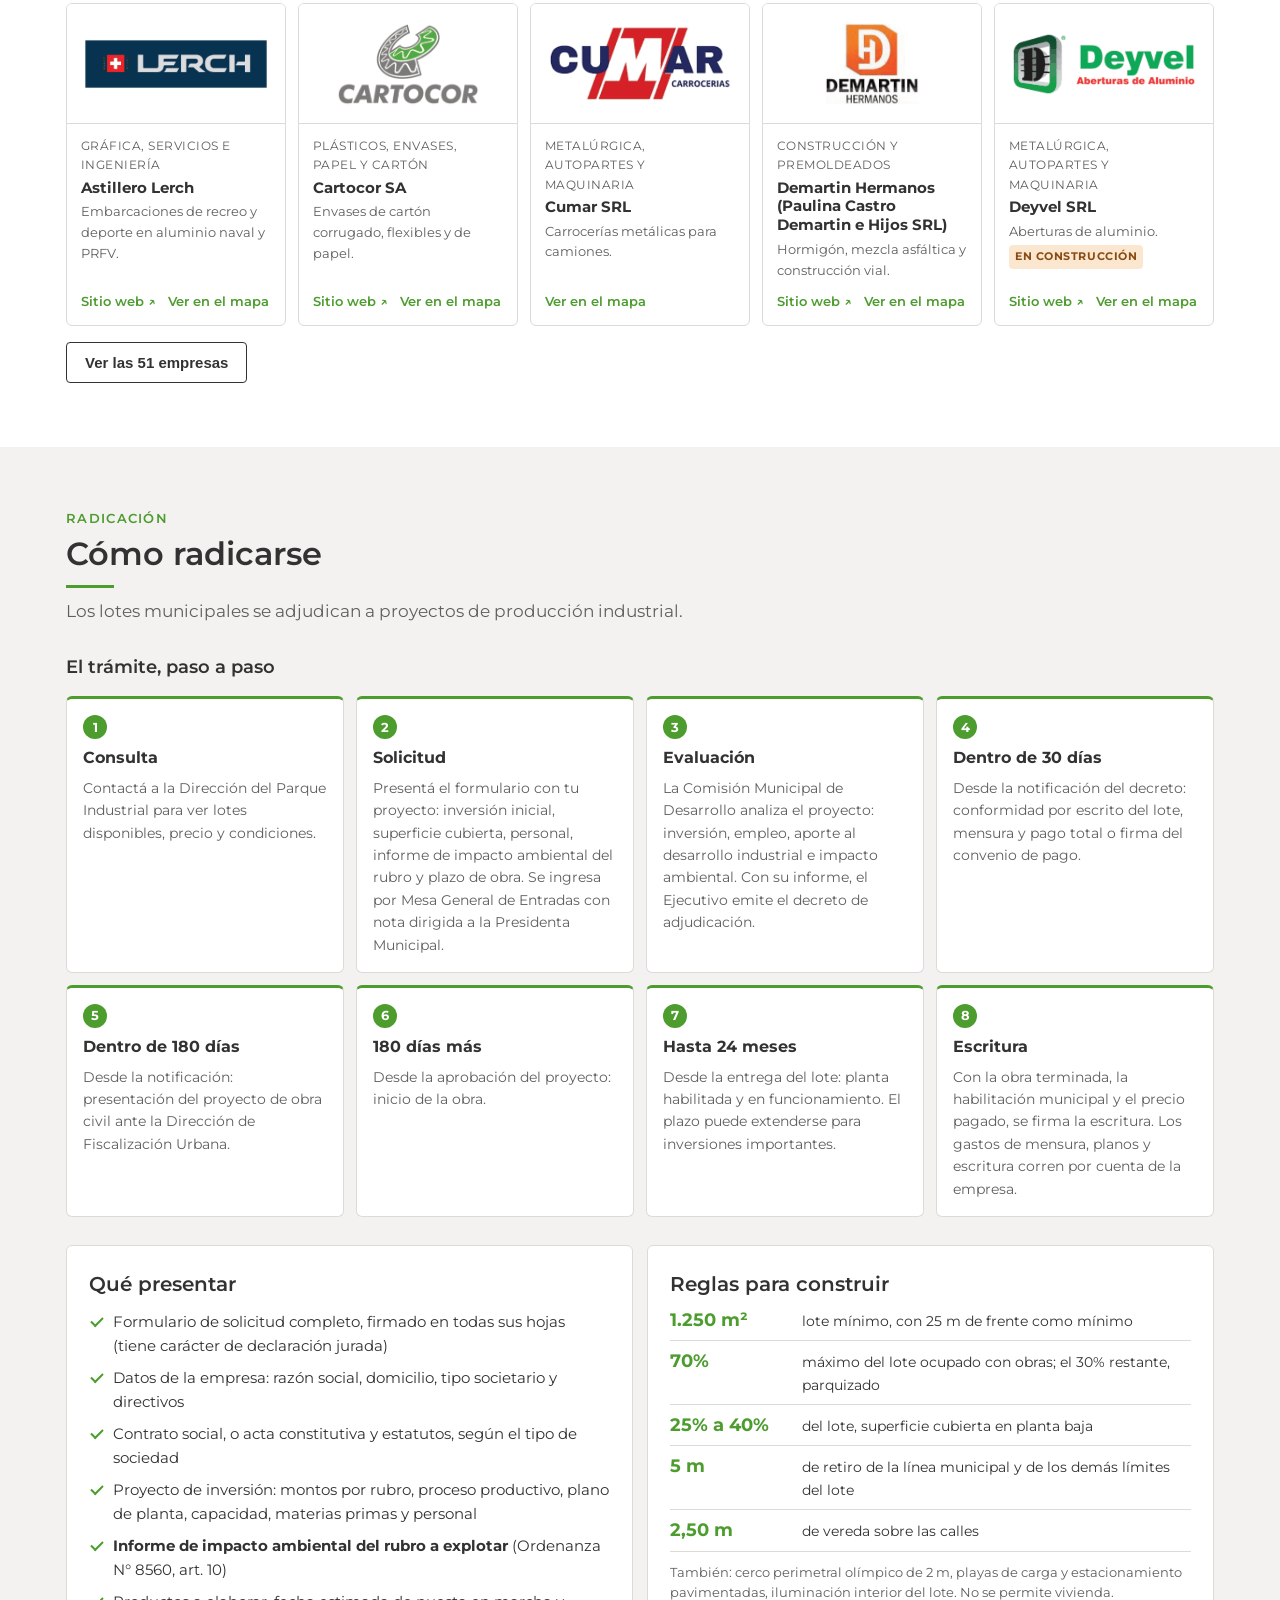
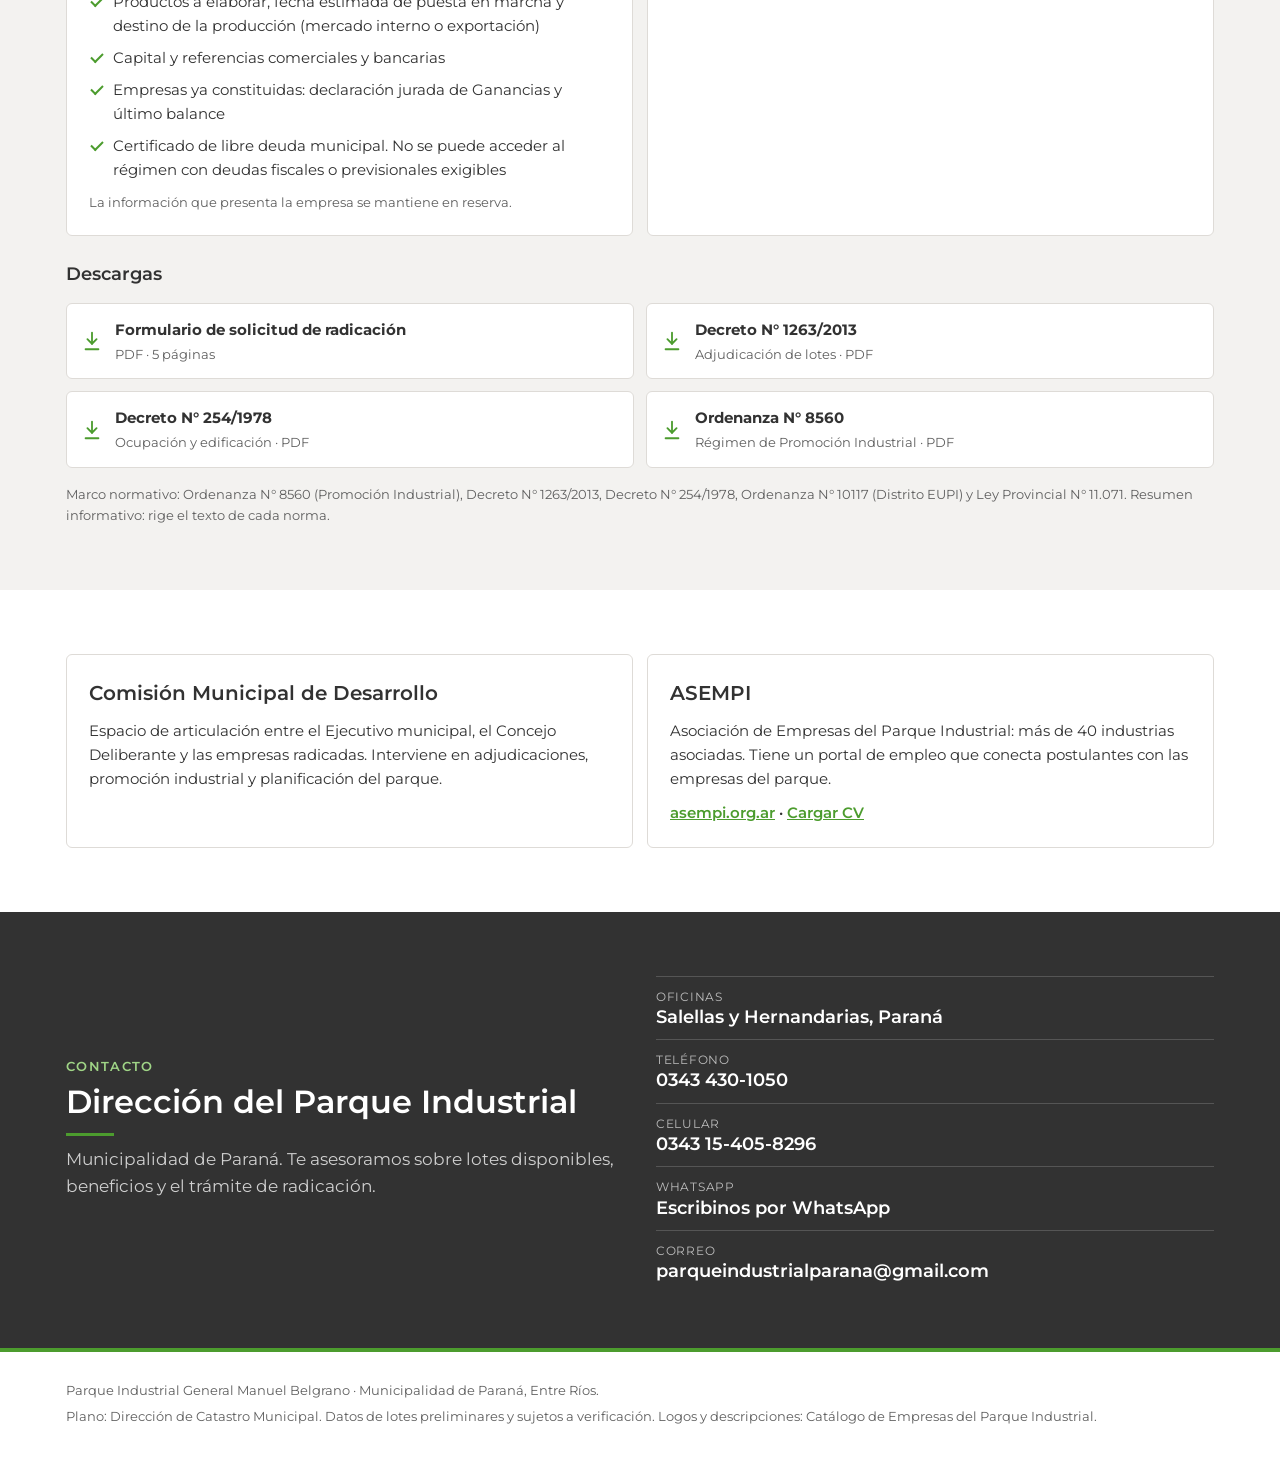
==== commit 0db4c017: "Vista inversor: sin conteos, directorio corto, consulta por lote, Ley 11.071 y versión en inglés - P" ====
--- a/index.html
+++ b/index.html
@@ -11,7 +11,7 @@
 </script>
 <link rel="preconnect" href="https://fonts.googleapis.com">
 <link rel="stylesheet" href="https://fonts.googleapis.com/css2?family=Montserrat:wght@400;500;600;700&family=IBM+Plex+Mono:wght@400;500&display=swap">
-<link rel="stylesheet" href="sitio.css?v=202611021412">
+<link rel="stylesheet" href="sitio.css?v=202611101340">
 </head>
 <body>
 <a class="saltar" href="#lotes">Ir a lotes disponibles</a>
@@ -30,6 +30,7 @@
       <a href="#radicarse">Cómo radicarse</a>
       <a href="#contacto">Contacto</a>
     </nav>
+    <a class="idioma" href="en.html" lang="en" hreflang="en">English</a>
     <a class="btn btn-sm" href="mapa.html">Mapa de lotes</a>
   </div>
 </header>
@@ -99,11 +100,12 @@
         </article>
         <article class="card">
           <h3>Provinciales</h3>
-          <p class="card-sub">Promoción industrial de Entre Ríos</p>
+          <p class="card-sub">Régimen de Promoción Industrial de Entre Ríos · Ley N° 11.071</p>
           <ul class="big-list">
             <li><b>100%</b><span>de exención durante 15 años en Ingresos Brutos, Inmobiliario, Sellos y Automotor</span></li>
-            <li><b>15% · 8% · 4%</b><span>de reintegro del consumo de energía, con 5% adicional si se usan energías renovables</span></li>
-          </ul>
+            <li><b>15% · 8% · 4%</b><span>de reintegro del consumo de energía eléctrica según la tarifa contratada, con 5% adicional si se usan energías renovables</span></li>
+          </ul>
+          <p class="nota">Los 15 años son 10 de la ley más 5 por radicarse en un parque industrial reconocido (arts. 11 y 15). En Ingresos Brutos no alcanza a las ventas a consumidor final. Se tramita ante el Gobierno de Entre Ríos, con un proyecto productivo.</p>
         </article>
         <article class="card">
           <h3>Precio y financiamiento</h3>
@@ -233,6 +235,7 @@
           <input id="emp-q" type="search" placeholder="Buscar empresa o actividad" autocomplete="off"></label>
       </div>
       <ul class="emp" id="emp-grid"></ul>
+      <p class="emp-pie"><button type="button" class="btn ghost" id="emp-mas" hidden>Ver todas las empresas</button></p>
     </div>
   </section>
 
@@ -294,7 +297,7 @@
           <li><a href="docs/ordenanza-8560-promocion-industrial.pdf" target="_blank" rel="noopener"><b>Ordenanza N° 8560</b><span>Régimen de Promoción Industrial · PDF</span></a></li>
         </ul>
       </div>
-      <p class="nota">Marco normativo: Ordenanza N° 8560 (Promoción Industrial), Decreto N° 1263/2013, Decreto N° 254/1978 y Ordenanza N° 10117 (Distrito EUPI). Resumen informativo: rige el texto de cada norma.</p>
+      <p class="nota">Marco normativo: Ordenanza N° 8560 (Promoción Industrial), Decreto N° 1263/2013, Decreto N° 254/1978, Ordenanza N° 10117 (Distrito EUPI) y Ley Provincial N° 11.071. Resumen informativo: rige el texto de cada norma.</p>
     </div>
   </section>
 
@@ -324,6 +327,8 @@
   </section>
 </main>
 
+<a class="wa-fijo" id="wa-fijo" target="_blank" rel="noopener" hidden>Consultar por WhatsApp</a>
+
 <footer class="pie">
   <div class="wrap">
     <p>Parque Industrial General Manuel Belgrano · Municipalidad de Paraná, Entre Ríos.</p>
@@ -331,7 +336,7 @@
   </div>
 </footer>
 
-<script src="config.js?v=202611021412"></script>
-<script src="sitio.js?v=202611021412"></script>
+<script src="config.js?v=202611101340"></script>
+<script src="sitio.js?v=202611101340"></script>
 </body>
 </html>
--- a/sitio.css
+++ b/sitio.css
@@ -88,7 +88,7 @@
 .plano-lotes figcaption { display: flex; flex-wrap: wrap; align-items: center; gap: 6px 8px; font-size: 13px; color: var(--muted); margin-top: 10px; }
 .plano-lotes figcaption .dot:not(:first-child) { margin-left: 8px; }
 
-.cifras { display: grid; grid-template-columns: repeat(5, minmax(0, 1fr)); gap: 0; margin: 0; padding-block: 26px 30px; border-bottom: 1px solid var(--line); }
+.cifras { display: grid; grid-template-columns: repeat(auto-fit, minmax(170px, 1fr)); gap: 0; margin: 0; padding-block: 26px 30px; border-bottom: 1px solid var(--line); }
 .cifras div { padding: 0 16px 0 0; }
 .cifras dt { font: 700 clamp(24px, 2.6vw, 32px)/1.1 var(--f-display); color: var(--accent); font-variant-numeric: tabular-nums; }
 .cifras dd { margin: 6px 0 0; color: var(--muted); font-size: 13px; }
@@ -130,7 +130,16 @@
 .lote .tit { font-size: 14px; }
 .lote .badge { align-self: flex-start; font: 700 11px/1 var(--f-body); letter-spacing: .05em; text-transform: uppercase; color: #fff; background: var(--st-oferta); padding: 4px 7px; border-radius: 4px; }
 .lote .obs { font-size: 13px; color: var(--muted); }
-.lote .ver { font-size: 13px; font-weight: 600; color: var(--accent); margin-top: auto; }
+.lote .lote-acc { display: flex; flex-wrap: wrap; align-items: center; justify-content: space-between; gap: 8px 12px; margin-top: auto; padding-top: 6px; }
+.lote .ver { font-size: 13px; font-weight: 600; color: var(--accent); text-decoration: none; }
+.lote .ver:hover { text-decoration: underline; }
+.lote .consultar { font-size: 13px; font-weight: 600; text-decoration: none; color: var(--accent-ink); background: var(--accent); border-radius: 4px; padding: 6px 10px; }
+.lote .consultar:hover { background: var(--accent-dark); }
+.emp-pie { margin-top: 16px; }
+.idioma { font-size: 13px; font-weight: 600; color: var(--ink); text-decoration: none; padding: 6px 8px; border: 1px solid var(--line); border-radius: 4px; }
+.idioma:hover { border-color: var(--accent); color: var(--accent); }
+.wa-fijo { display: none; }
+[hidden] { display: none !important; }
 
 /* Beneficios */
 .ben { display: grid; grid-template-columns: repeat(3, minmax(0, 1fr)); gap: 14px; margin-bottom: 16px; }
@@ -234,9 +243,17 @@
   .rad-cols, .descargas ul { grid-template-columns: minmax(0, 1fr); }
   .cifras { grid-template-columns: repeat(3, minmax(0, 1fr)); }
   .nav nav { display: none; }
-  .nav .btn-sm { margin-left: auto; }
+  .nav .idioma { margin-left: auto; }
 }
 @media (max-width: 640px) {
+  .wa-fijo {
+    display: flex; align-items: center; justify-content: center; position: fixed; z-index: 30;
+    left: max(12px, env(safe-area-inset-left, 0px)); right: max(12px, env(safe-area-inset-right, 0px));
+    bottom: max(12px, env(safe-area-inset-bottom, 0px));
+    background: var(--accent); color: var(--accent-ink); font-weight: 700; font-size: 15px; text-decoration: none;
+    padding: 13px 16px; border-radius: 8px; box-shadow: 0 4px 14px rgba(0, 0, 0, .25);
+  }
+  body { padding-bottom: 72px; }
   .hero { padding-block: 32px 28px; }
   .sec { padding-block: 44px; }
   .serv, .com, .pasos, .linea { grid-template-columns: minmax(0, 1fr); }
